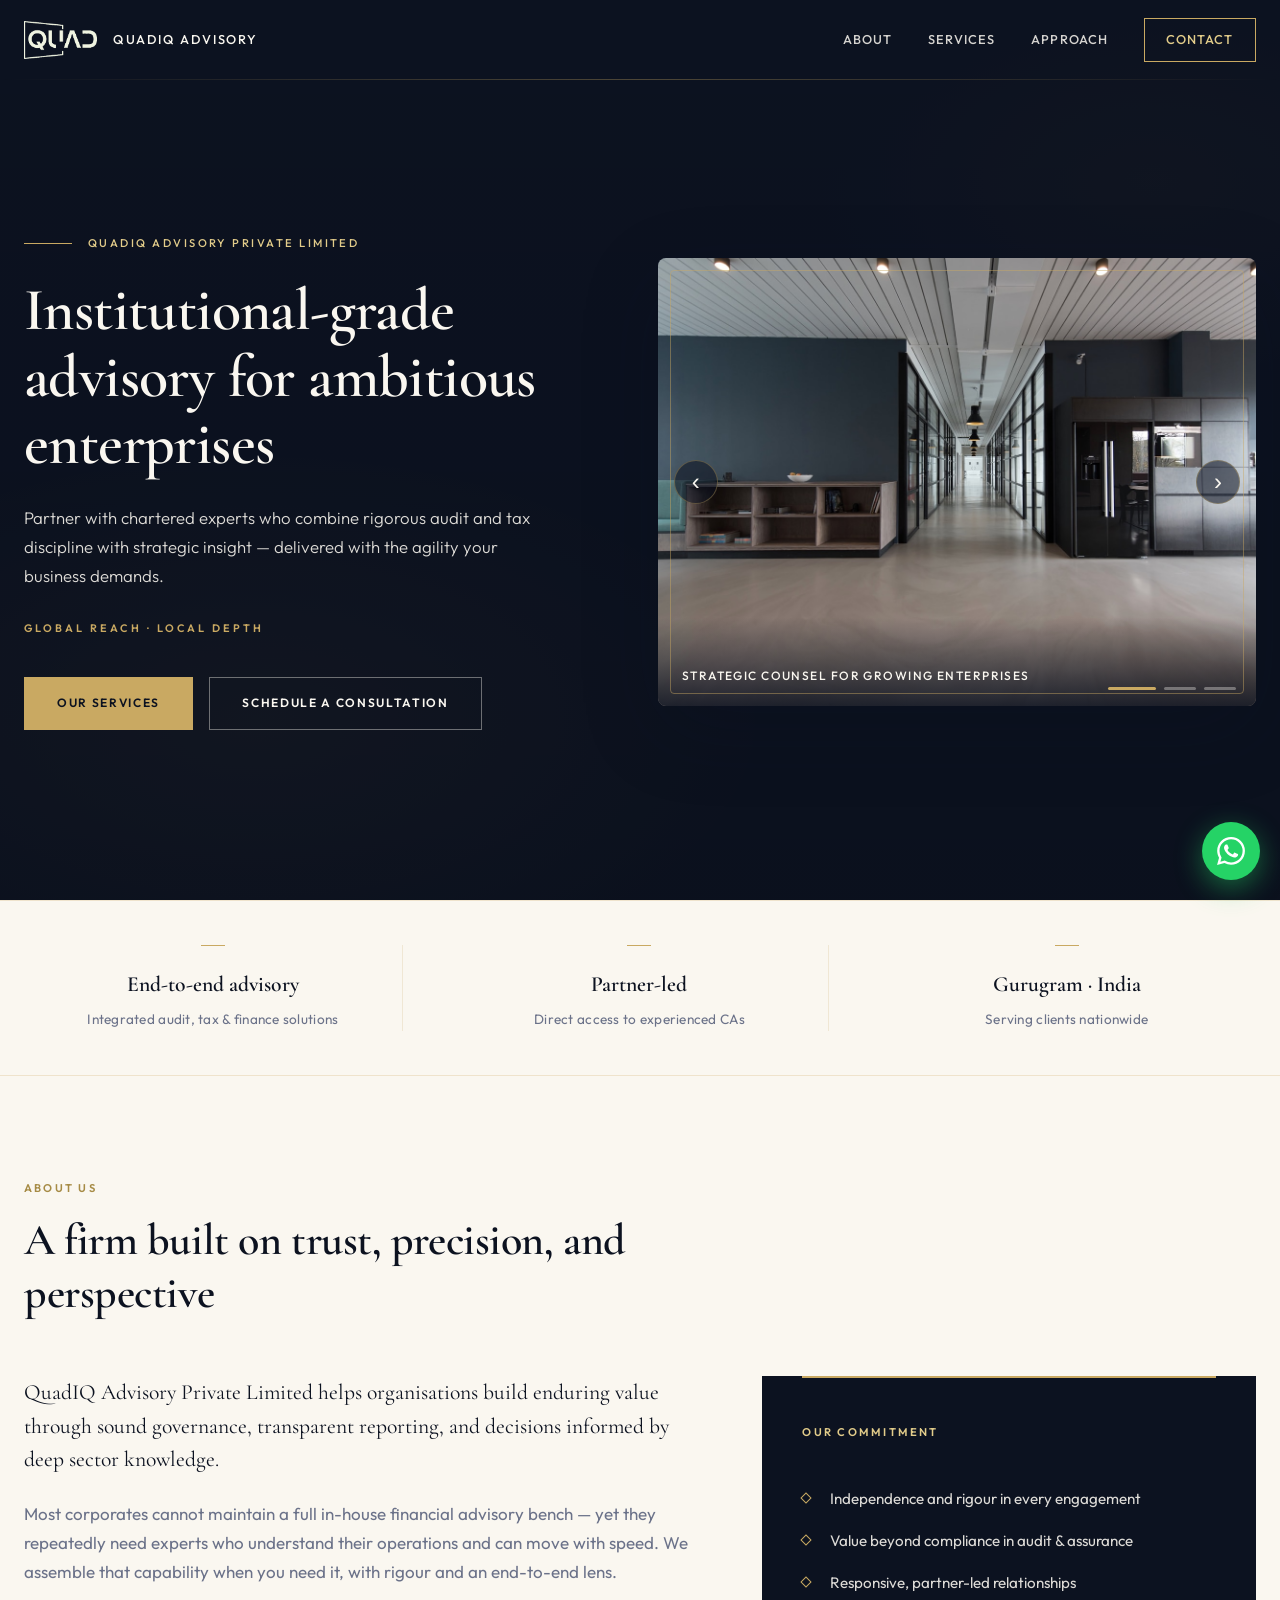
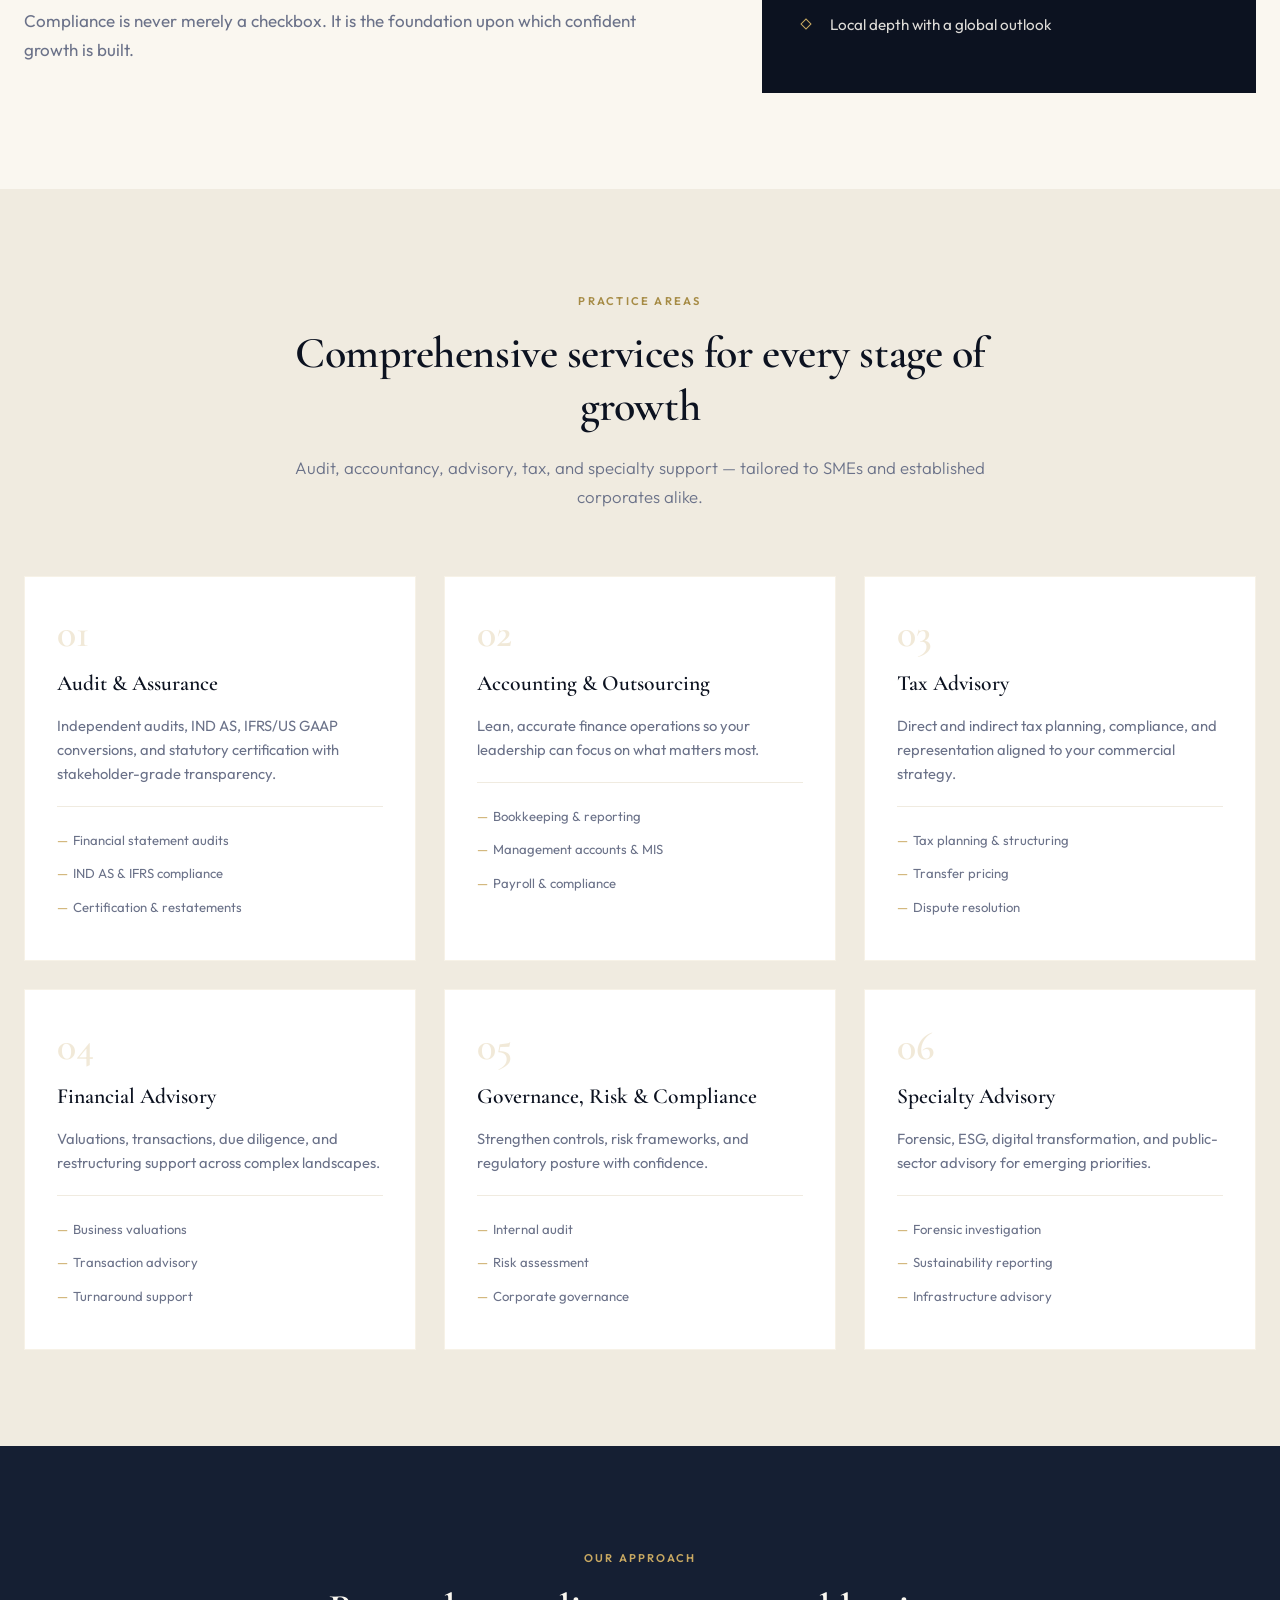
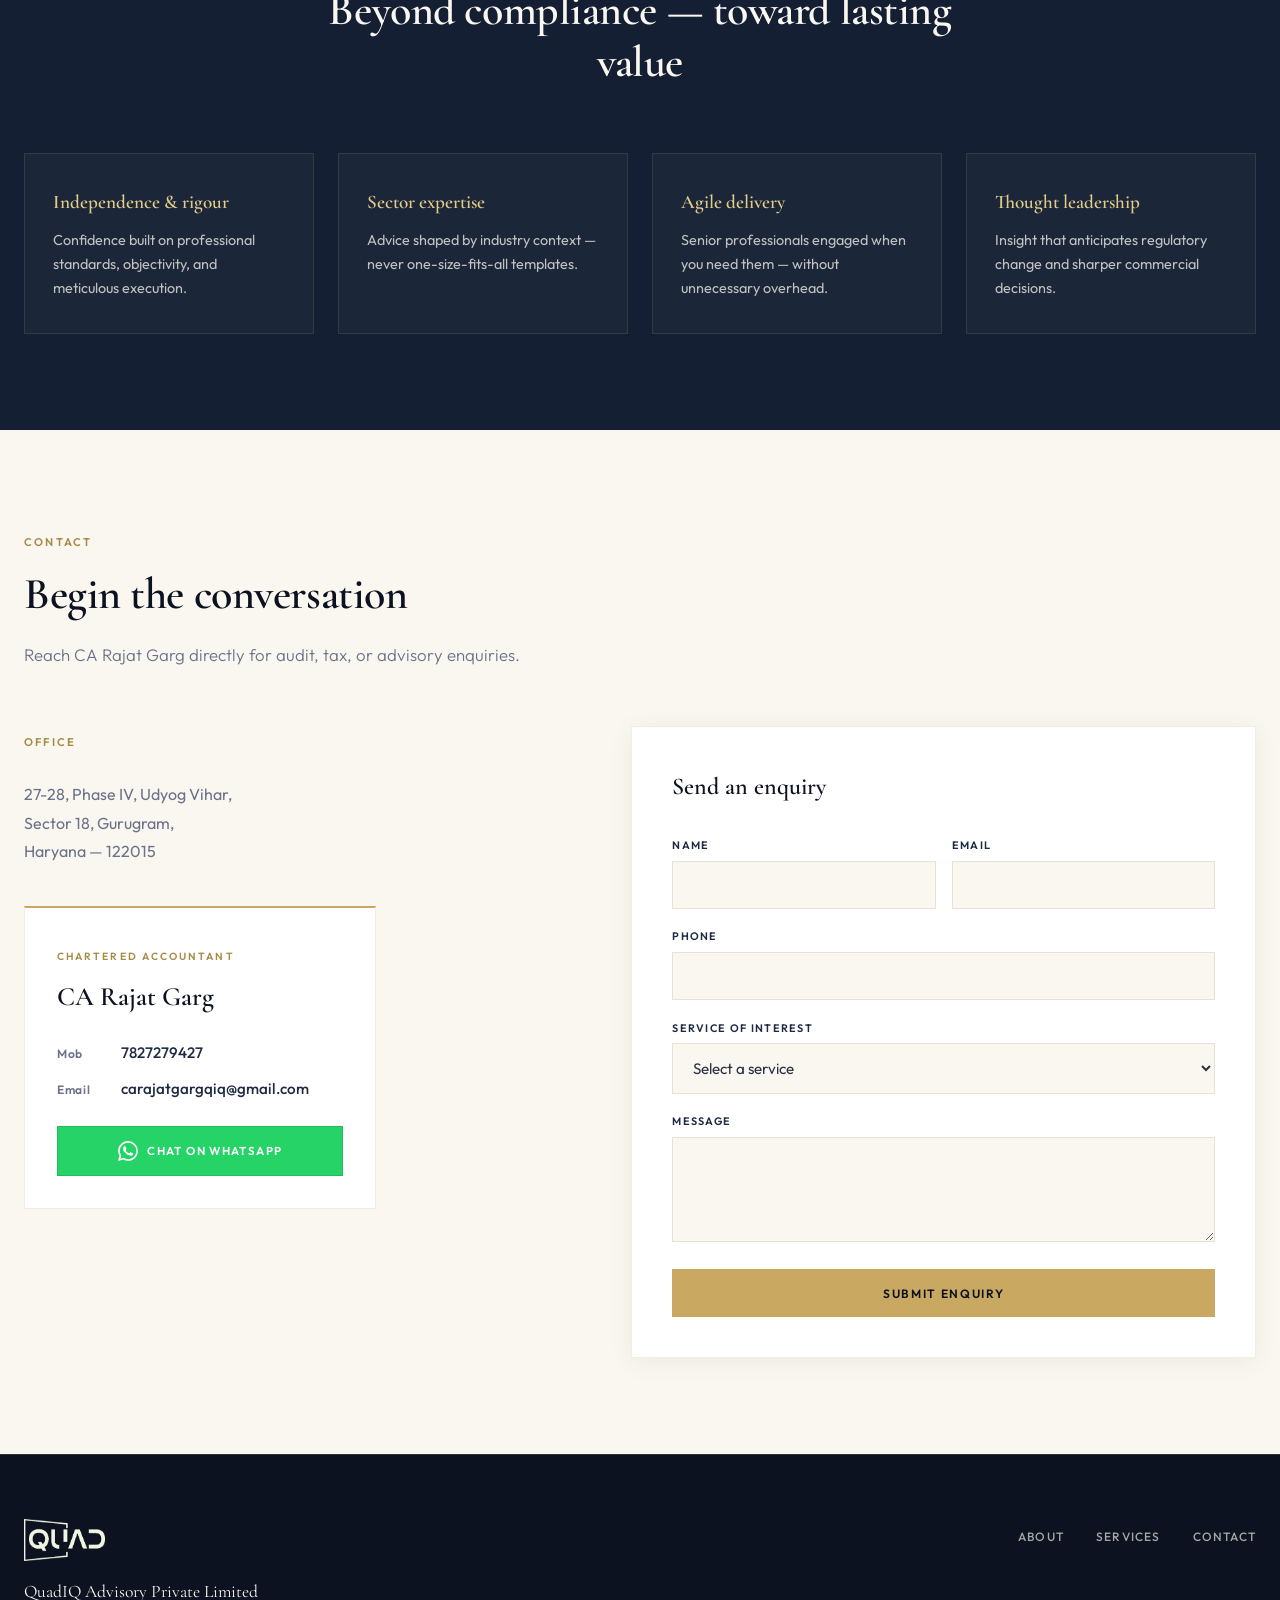
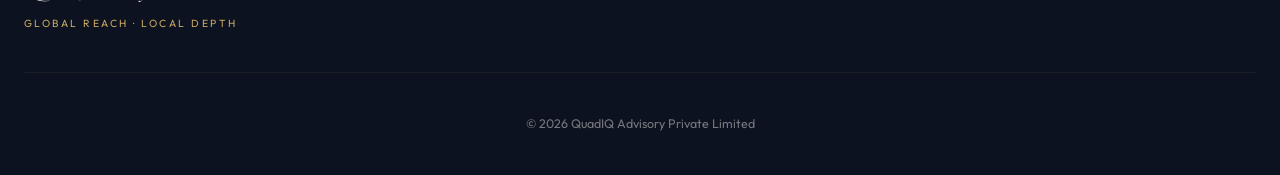
==== index.html @ 0214b920 "final changes" ====
<!DOCTYPE html>
<html lang="en-IN">
<head>
  <meta charset="UTF-8" />
  <meta name="viewport" content="width=device-width, initial-scale=1.0" />
  <title>QuadIQ Advisory | Audit, Tax &amp; Financial Advisory in Gurugram</title>
  <meta name="description" content="QuadIQ Advisory Private Limited — partner-led CA firm for audit &amp; assurance, tax advisory, accounting outsourcing, financial advisory &amp; GRC in Gurugram, India. Global reach, local depth." />
  <meta name="keywords" content="chartered accountant Gurugram, audit and assurance India, tax advisory Gurugram, financial advisory Haryana, IND AS audit, QuadIQ Advisory, CA firm Udyog Vihar" />
  <meta name="author" content="QuadIQ Advisory Private Limited" />
  <meta name="robots" content="index, follow, max-image-preview:large, max-snippet:-1, max-video-preview:-1" />
  <meta name="googlebot" content="index, follow" />
  <meta name="theme-color" content="#0c1220" />
  <meta name="format-detection" content="telephone=yes" />
  <meta name="geo.region" content="IN-HR" />
  <meta name="geo.placename" content="Gurugram" />
  <meta name="geo.position" content="28.4950;77.0890" />
  <meta name="ICBM" content="28.4950, 77.0890" />

  <link rel="canonical" href="https://quadiqadvisory.com/" />
  <link rel="alternate" hreflang="en-in" href="https://quadiqadvisory.com/" />
  <link rel="alternate" hreflang="en" href="https://quadiqadvisory.com/" />
  <link rel="alternate" hreflang="x-default" href="https://quadiqadvisory.com/" />

  <!-- Open Graph -->
  <meta property="og:type" content="website" />
  <meta property="og:site_name" content="QuadIQ Advisory" />
  <meta property="og:title" content="QuadIQ Advisory | Audit, Tax &amp; Financial Advisory" />
  <meta property="og:description" content="Partner-led audit, tax, and financial advisory in Gurugram. Global reach, local depth." />
  <meta property="og:url" content="https://quadiqadvisory.com/" />
  <meta property="og:locale" content="en_IN" />
  <meta property="og:image" content="https://quadiqadvisory.com/public/assets/og-image.jpg" />
  <meta property="og:image:width" content="1200" />
  <meta property="og:image:height" content="630" />
  <meta property="og:image:alt" content="QuadIQ Advisory — professional financial advisory services" />

  <!-- Twitter Card -->
  <meta name="twitter:card" content="summary_large_image" />
  <meta name="twitter:title" content="QuadIQ Advisory | Audit, Tax &amp; Financial Advisory" />
  <meta name="twitter:description" content="Partner-led audit, tax, and financial advisory in Gurugram, India." />
  <meta name="twitter:image" content="https://quadiqadvisory.com/public/assets/og-image.jpg" />
  <meta name="twitter:image:alt" content="QuadIQ Advisory" />

  <link rel="icon" href="public/assets/favicon.png" type="image/png" />
  <link rel="apple-touch-icon" href="public/assets/logo.png" />
  <link rel="manifest" href="site.webmanifest" />

  <link rel="preconnect" href="https://fonts.googleapis.com" />
  <link rel="preconnect" href="https://fonts.gstatic.com" crossorigin />
  <link href="https://fonts.googleapis.com/css2?family=Cormorant+Garamond:ital,wght@0,500;0,600;0,700;1,500&family=Outfit:wght@300;400;500;600&display=swap" rel="stylesheet" />
  <link rel="stylesheet" href="css/styles.css" />

  <script type="application/ld+json">
  {
    "@context": "https://schema.org",
    "@graph": [
      {
        "@type": "Organization",
        "@id": "https://quadiqadvisory.com/#organization",
        "name": "QuadIQ Advisory Private Limited",
        "alternateName": "QuadIQ Advisory",
        "url": "https://quadiqadvisory.com/",
        "logo": "https://quadiqadvisory.com/public/assets/logo.png",
        "image": "https://quadiqadvisory.com/public/assets/og-image.jpg",
        "description": "Partner-led chartered accountancy and advisory firm in Gurugram, India.",
        "slogan": "Global Reach · Local Depth",
        "telephone": "+91-7827279427",
        "email": "carajatgargqiq@gmail.com",
        "address": {
          "@type": "PostalAddress",
          "streetAddress": "27-28, Phase IV, Udyog Vihar, Sector 18",
          "addressLocality": "Gurugram",
          "addressRegion": "Haryana",
          "postalCode": "122015",
          "addressCountry": "IN"
        },
        "areaServed": { "@type": "Country", "name": "India" }
      },
      {
        "@type": "ProfessionalService",
        "@id": "https://quadiqadvisory.com/#business",
        "name": "QuadIQ Advisory Private Limited",
        "url": "https://quadiqadvisory.com/",
        "image": "https://quadiqadvisory.com/public/assets/og-image.jpg",
        "telephone": "+91-7827279427",
        "email": "carajatgargqiq@gmail.com",
        "priceRange": "$$",
        "address": {
          "@type": "PostalAddress",
          "streetAddress": "27-28, Phase IV, Udyog Vihar, Sector 18",
          "addressLocality": "Gurugram",
          "addressRegion": "Haryana",
          "postalCode": "122015",
          "addressCountry": "IN"
        },
        "geo": {
          "@type": "GeoCoordinates",
          "latitude": 28.495,
          "longitude": 77.089
        },
        "openingHoursSpecification": {
          "@type": "OpeningHoursSpecification",
          "dayOfWeek": ["Monday", "Tuesday", "Wednesday", "Thursday", "Friday"],
          "opens": "09:00",
          "closes": "18:00"
        }
      },
      {
        "@type": "WebSite",
        "@id": "https://quadiqadvisory.com/#website",
        "url": "https://quadiqadvisory.com/",
        "name": "QuadIQ Advisory",
        "publisher": { "@id": "https://quadiqadvisory.com/#organization" },
        "inLanguage": "en-IN"
      },
      {
        "@type": "WebPage",
        "@id": "https://quadiqadvisory.com/#webpage",
        "url": "https://quadiqadvisory.com/",
        "name": "QuadIQ Advisory | Audit, Tax & Financial Advisory in Gurugram",
        "isPartOf": { "@id": "https://quadiqadvisory.com/#website" },
        "about": { "@id": "https://quadiqadvisory.com/#organization" },
        "inLanguage": "en-IN"
      }
    ]
  }
  </script>

  <!-- Analytics: paste Google tag / GTM snippet below when ready -->
</head>
<body>
  <header class="site-header" id="top">
    <div class="container header-inner">
      <a href="#top" class="brand" aria-label="QuadIQ Advisory home">
        <img src="public/assets/logo-light.png" alt="QUAD" class="brand-logo logo" width="120" height="63" data-logo-dark="public/assets/logo.png" data-logo-light="public/assets/logo-light.png" />
        <span class="brand-text">QuadIQ Advisory</span>
      </a>
      <button class="nav-toggle" aria-label="Open menu" aria-expanded="false" aria-controls="site-nav">
        <span></span><span></span><span></span>
      </button>
      <nav class="site-nav" id="site-nav" aria-label="Main navigation">
        <a href="#about">About</a>
        <a href="#services">Services</a>
        <a href="#approach">Approach</a>
        <a href="#contact" class="nav-cta">Contact</a>
      </nav>
    </div>
  </header>

  <main id="main-content">
    <section class="hero" aria-label="Introduction">
      <div class="hero-pattern" aria-hidden="true"></div>
      <div class="container hero-grid">
        <div class="hero-content reveal">
          <div class="eyebrow">
            <span class="eyebrow-line" aria-hidden="true"></span>
            <span>QuadIQ Advisory Private Limited</span>
          </div>
          <h1>Institutional-grade advisory for ambitious enterprises</h1>
          <p class="hero-lead">
            Partner with chartered experts who combine rigorous audit and tax discipline with
            strategic insight — delivered with the agility your business demands.
          </p>
          <p class="hero-tagline">Global Reach · Local Depth</p>
          <div class="hero-actions">
            <a href="#services" class="btn btn-gold">Our Services</a>
            <a href="#contact" class="btn btn-ghost">Schedule a Consultation</a>
          </div>
        </div>

        <div class="hero-carousel-wrap reveal reveal-delay">
          <div class="hero-carousel" data-carousel aria-roledescription="carousel" aria-label="Featured imagery">
            <div class="carousel-track">
              <figure class="carousel-slide is-active" data-slide="0">
                <img src="public/assets/carousel/slide-1.jpg" alt="Modern corporate workspace" width="700" height="520" />
                <figcaption class="carousel-caption">Strategic counsel for growing enterprises</figcaption>
              </figure>
              <figure class="carousel-slide" data-slide="1">
                <img src="public/assets/carousel/slide-2.jpg" alt="Financial planning and analysis" width="700" height="520" />
                <figcaption class="carousel-caption">Audit, tax &amp; assurance with depth</figcaption>
              </figure>
              <figure class="carousel-slide" data-slide="2">
                <img src="public/assets/carousel/slide-3.jpg" alt="Global business skyline" width="700" height="520" />
                <figcaption class="carousel-caption">Global reach, rooted in local expertise</figcaption>
              </figure>
            </div>
            <div class="carousel-frame" aria-hidden="true"></div>
            <button type="button" class="carousel-btn carousel-btn--prev" aria-label="Previous slide" data-carousel-prev>&lsaquo;</button>
            <button type="button" class="carousel-btn carousel-btn--next" aria-label="Next slide" data-carousel-next>&rsaquo;</button>
            <div class="carousel-dots" role="tablist" aria-label="Choose slide">
              <button type="button" role="tab" aria-selected="true" aria-label="Slide 1" data-carousel-dot="0"></button>
              <button type="button" role="tab" aria-selected="false" aria-label="Slide 2" data-carousel-dot="1"></button>
              <button type="button" role="tab" aria-selected="false" aria-label="Slide 3" data-carousel-dot="2"></button>
            </div>
          </div>
        </div>
      </div>
    </section>

    <section class="trust-bar" aria-label="Highlights">
      <div class="container trust-grid">
        <div class="trust-item">
          <span class="trust-accent" aria-hidden="true"></span>
          <p class="trust-title">End-to-end advisory</p>
          <p class="trust-desc">Integrated audit, tax &amp; finance solutions</p>
        </div>
        <div class="trust-item">
          <span class="trust-accent" aria-hidden="true"></span>
          <p class="trust-title">Partner-led</p>
          <p class="trust-desc">Direct access to experienced CAs</p>
        </div>
        <div class="trust-item">
          <span class="trust-accent" aria-hidden="true"></span>
          <p class="trust-title">Gurugram · India</p>
          <p class="trust-desc">Serving clients nationwide</p>
        </div>
      </div>
    </section>

    <section class="section" id="about">
      <div class="container">
        <div class="section-intro reveal">
          <span class="label">About us</span>
          <h2 class="section-title">A firm built on trust, precision, and perspective</h2>
        </div>
        <div class="split reveal">
          <div class="prose">
            <p class="lead">
              QuadIQ Advisory Private Limited helps organisations build enduring value through
              sound governance, transparent reporting, and decisions informed by deep sector knowledge.
            </p>
            <p>
              Most corporates cannot maintain a full in-house financial advisory bench — yet they repeatedly
              need experts who understand their operations and can move with speed. We assemble that capability
              when you need it, with rigour and an end-to-end lens.
            </p>
            <p>
              Compliance is never merely a checkbox. It is the foundation upon which confident growth is built.
            </p>
          </div>
          <aside class="about-card">
            <div class="about-card-header">
              <span class="label label--light">Our commitment</span>
            </div>
            <ul class="check-list">
              <li>Independence and rigour in every engagement</li>
              <li>Value beyond compliance in audit &amp; assurance</li>
              <li>Responsive, partner-led relationships</li>
              <li>Local depth with a global outlook</li>
            </ul>
          </aside>
        </div>
      </div>
    </section>

    <section class="section section-ivory" id="services">
      <div class="container">
        <div class="section-intro centered reveal">
          <span class="label">Practice areas</span>
          <h2 class="section-title">Comprehensive services for every stage of growth</h2>
          <p class="section-lead">
            Audit, accountancy, advisory, tax, and specialty support — tailored to SMEs and established corporates alike.
          </p>
        </div>

        <div class="services-grid">
          <article class="service-card reveal">
            <span class="service-num">01</span>
            <h3>Audit &amp; Assurance</h3>
            <p>Independent audits, IND AS, IFRS/US GAAP conversions, and statutory certification with stakeholder-grade transparency.</p>
            <ul class="service-list">
              <li>Financial statement audits</li>
              <li>IND AS &amp; IFRS compliance</li>
              <li>Certification &amp; restatements</li>
            </ul>
          </article>
          <article class="service-card reveal">
            <span class="service-num">02</span>
            <h3>Accounting &amp; Outsourcing</h3>
            <p>Lean, accurate finance operations so your leadership can focus on what matters most.</p>
            <ul class="service-list">
              <li>Bookkeeping &amp; reporting</li>
              <li>Management accounts &amp; MIS</li>
              <li>Payroll &amp; compliance</li>
            </ul>
          </article>
          <article class="service-card reveal">
            <span class="service-num">03</span>
            <h3>Tax Advisory</h3>
            <p>Direct and indirect tax planning, compliance, and representation aligned to your commercial strategy.</p>
            <ul class="service-list">
              <li>Tax planning &amp; structuring</li>
              <li>Transfer pricing</li>
              <li>Dispute resolution</li>
            </ul>
          </article>
          <article class="service-card reveal">
            <span class="service-num">04</span>
            <h3>Financial Advisory</h3>
            <p>Valuations, transactions, due diligence, and restructuring support across complex landscapes.</p>
            <ul class="service-list">
              <li>Business valuations</li>
              <li>Transaction advisory</li>
              <li>Turnaround support</li>
            </ul>
          </article>
          <article class="service-card reveal">
            <span class="service-num">05</span>
            <h3>Governance, Risk &amp; Compliance</h3>
            <p>Strengthen controls, risk frameworks, and regulatory posture with confidence.</p>
            <ul class="service-list">
              <li>Internal audit</li>
              <li>Risk assessment</li>
              <li>Corporate governance</li>
            </ul>
          </article>
          <article class="service-card reveal">
            <span class="service-num">06</span>
            <h3>Specialty Advisory</h3>
            <p>Forensic, ESG, digital transformation, and public-sector advisory for emerging priorities.</p>
            <ul class="service-list">
              <li>Forensic investigation</li>
              <li>Sustainability reporting</li>
              <li>Infrastructure advisory</li>
            </ul>
          </article>
        </div>
      </div>
    </section>

    <section class="section section-navy" id="approach">
      <div class="container">
        <div class="section-intro centered reveal">
          <span class="label label--gold">Our approach</span>
          <h2 class="section-title section-title--light">Beyond compliance — toward lasting value</h2>
        </div>
        <div class="approach-grid">
          <div class="approach-card reveal">
            <h3>Independence &amp; rigour</h3>
            <p>Confidence built on professional standards, objectivity, and meticulous execution.</p>
          </div>
          <div class="approach-card reveal">
            <h3>Sector expertise</h3>
            <p>Advice shaped by industry context — never one-size-fits-all templates.</p>
          </div>
          <div class="approach-card reveal">
            <h3>Agile delivery</h3>
            <p>Senior professionals engaged when you need them — without unnecessary overhead.</p>
          </div>
          <div class="approach-card reveal">
            <h3>Thought leadership</h3>
            <p>Insight that anticipates regulatory change and sharper commercial decisions.</p>
          </div>
        </div>
      </div>
    </section>

    <section class="section" id="contact">
      <div class="container">
        <div class="section-intro reveal">
          <span class="label">Contact</span>
          <h2 class="section-title">Begin the conversation</h2>
          <p class="section-lead">Reach CA Rajat Garg directly for audit, tax, or advisory enquiries.</p>
        </div>

        <div class="contact-layout reveal">
          <div class="contact-side">
            <address class="office-block">
              <span class="label">Office</span>
              <p>
                27-28, Phase IV, Udyog Vihar,<br />
                Sector 18, Gurugram,<br />
                Haryana — 122015
              </p>
            </address>
            <article class="partner-card partner-card--primary">
              <span class="partner-role">Chartered Accountant</span>
              <h3>CA Rajat Garg</h3>
              <ul class="partner-contact-list">
                <li>
                  <span class="partner-label">Mob</span>
                  <a href="tel:+917827279427">7827279427</a>
                </li>
                <li>
                  <span class="partner-label">Email</span>
                  <a href="mailto:carajatgargqiq@gmail.com">carajatgargqiq@gmail.com</a>
                </li>
              </ul>
              <a
                href="https://wa.me/917827279427?text=Hello%2C%20I%20would%20like%20to%20enquire%20about%20QuadIQ%20Advisory%20services."
                class="btn btn-whatsapp"
                target="_blank"
                rel="noopener noreferrer"
              >
                <svg class="btn-whatsapp-icon" viewBox="0 0 24 24" width="20" height="20" aria-hidden="true" focusable="false">
                  <path fill="currentColor" d="M17.472 14.382c-.297-.149-1.758-.867-2.03-.967-.273-.099-.471-.148-.67.15-.197.297-.767.966-.94 1.164-.173.199-.347.223-.644.075-.297-.15-1.255-.463-2.39-1.475-.883-.788-1.48-1.761-1.653-2.059-.173-.297-.018-.458.13-.606.134-.133.298-.347.446-.52.149-.174.198-.298.298-.497.099-.198.05-.371-.025-.52-.075-.149-.669-1.612-.916-2.207-.242-.579-.487-.5-.669-.51-.173-.008-.371-.01-.57-.01-.198 0-.52.074-.792.372-.272.297-1.04 1.016-1.04 2.479 0 1.462 1.065 2.875 1.213 3.074.149.198 2.096 3.2 5.077 4.487.709.306 1.262.489 1.694.625.712.227 1.36.195 1.871.118.571-.085 1.758-.719 2.006-1.413.248-.694.248-1.289.173-1.413-.074-.124-.272-.198-.57-.347m-5.421 7.403h-.004a9.87 9.87 0 01-5.031-1.378l-.361-.214-3.741.982.998-3.648-.235-.374a9.86 9.86 0 01-1.51-5.26c.001-5.45 4.436-9.884 9.888-9.884 2.64 0 5.122 1.03 6.988 2.898a9.825 9.825 0 012.893 6.994c-.003 5.45-4.435 9.884-9.881 9.884m8.413-18.297A11.815 11.815 0 0012.05 0C5.495 0 .16 5.335.157 11.892c0 2.096.547 4.142 1.588 5.945L.057 24l6.305-1.654a11.882 11.882 0 005.683 1.448h.005c6.554 0 11.89-5.335 11.893-11.893a11.821 11.821 0 00-3.48-8.413z"/>
                </svg>
                Chat on WhatsApp
              </a>
            </article>
          </div>

          <form
            class="contact-form"
            id="contact-form"
            action="https://formsubmit.co/ajax/carajatgargqiq@gmail.com"
            method="post"
          >
            <input type="hidden" name="_subject" value="New enquiry — QuadIQ Advisory website" />
            <input type="hidden" name="_captcha" value="false" />
            <input type="text" name="_honey" class="visually-hidden" tabindex="-1" autocomplete="off" aria-hidden="true" />
            <h3 class="form-title">Send an enquiry</h3>
            <div class="form-row">
              <label>
                <span>Name</span>
                <input type="text" name="name" required autocomplete="name" />
              </label>
              <label>
                <span>Email</span>
                <input type="email" name="email" required autocomplete="email" />
              </label>
            </div>
            <label>
              <span>Phone</span>
              <input type="tel" name="phone" autocomplete="tel" />
            </label>
            <label>
              <span>Service of interest</span>
              <select name="service">
                <option value="">Select a service</option>
                <option>Audit &amp; Assurance</option>
                <option>Accounting &amp; Outsourcing</option>
                <option>Tax Advisory</option>
                <option>Financial Advisory</option>
                <option>Governance, Risk &amp; Compliance</option>
                <option>Other</option>
              </select>
            </label>
            <label>
              <span>Message</span>
              <textarea name="message" rows="4" required></textarea>
            </label>
            <button type="submit" class="btn btn-gold btn-full" id="form-submit-btn">Submit enquiry</button>
            <p class="form-note form-note--success" id="form-note" hidden>Thank you — your message has been sent. We will respond shortly.</p>
            <p class="form-note form-note--error" id="form-error" hidden>Something went wrong. Please try again or contact us on WhatsApp.</p>
          </form>
        </div>
      </div>
    </section>
  </main>

  <footer class="site-footer">
    <div class="container footer-inner">
      <div class="footer-brand">
        <img src="public/assets/logo-light.png" alt="QUAD" class="footer-logo logo" width="140" height="73" />
        <p class="footer-name">QuadIQ Advisory Private Limited</p>
        <p class="footer-tagline">Global Reach · Local Depth</p>
      </div>
      <nav class="footer-nav" aria-label="Footer">
        <a href="#about">About</a>
        <a href="#services">Services</a>
        <a href="#contact">Contact</a>
      </nav>
      <p class="footer-copy">&copy; <span id="year"></span> QuadIQ Advisory Private Limited</p>
    </div>
  </footer>

  <a
    href="https://wa.me/917827279427?text=Hello%2C%20I%20would%20like%20to%20enquire%20about%20QuadIQ%20Advisory%20services."
    class="whatsapp-float"
    target="_blank"
    rel="noopener noreferrer"
    aria-label="Chat with CA Rajat Garg on WhatsApp"
  >
    <svg viewBox="0 0 24 24" width="28" height="28" aria-hidden="true" focusable="false">
      <path fill="currentColor" d="M17.472 14.382c-.297-.149-1.758-.867-2.03-.967-.273-.099-.471-.148-.67.15-.197.297-.767.966-.94 1.164-.173.199-.347.223-.644.075-.297-.15-1.255-.463-2.39-1.475-.883-.788-1.48-1.761-1.653-2.059-.173-.297-.018-.458.13-.606.134-.133.298-.347.446-.52.149-.174.198-.298.298-.497.099-.198.05-.371-.025-.52-.075-.149-.669-1.612-.916-2.207-.242-.579-.487-.5-.669-.51-.173-.008-.371-.01-.57-.01-.198 0-.52.074-.792.372-.272.297-1.04 1.016-1.04 2.479 0 1.462 1.065 2.875 1.213 3.074.149.198 2.096 3.2 5.077 4.487.709.306 1.262.489 1.694.625.712.227 1.36.195 1.871.118.571-.085 1.758-.719 2.006-1.413.248-.694.248-1.289.173-1.413-.074-.124-.272-.198-.57-.347m-5.421 7.403h-.004a9.87 9.87 0 01-5.031-1.378l-.361-.214-3.741.982.998-3.648-.235-.374a9.86 9.86 0 01-1.51-5.26c.001-5.45 4.436-9.884 9.888-9.884 2.64 0 5.122 1.03 6.988 2.898a9.825 9.825 0 012.893 6.994c-.003 5.45-4.435 9.884-9.881 9.884m8.413-18.297A11.815 11.815 0 0012.05 0C5.495 0 .16 5.335.157 11.892c0 2.096.547 4.142 1.588 5.945L.057 24l6.305-1.654a11.882 11.882 0 005.683 1.448h.005c6.554 0 11.89-5.335 11.893-11.893a11.821 11.821 0 00-3.48-8.413z"/>
    </svg>
  </a>

  <script src="js/main.js"></script>
</body>
</html>
---- css/styles.css ----
/* QuadIQ Advisory — Premium design system */
:root {
  --navy: #0c1220;
  --navy-mid: #151f33;
  --navy-soft: #1e2a42;
  --ivory: #faf7f0;
  --ivory-deep: #f0ebe0;
  --cream: #e8e2d4;
  --gold: #c9a962;
  --gold-light: #e2cc8a;
  --gold-dark: #a68b45;
  --white: #ffffff;
  --text: #2a3142;
  --text-muted: #6b7289;
  --text-on-dark: rgba(250, 247, 240, 0.88);
  --font-display: "Cormorant Garamond", Georgia, serif;
  --font-body: "Outfit", system-ui, sans-serif;
  --max-w: 1240px;
  --header-h: 80px;
  --radius: 4px;
  --radius-lg: 8px;
  --ease: cubic-bezier(0.4, 0, 0.2, 1);
  --shadow-soft: 0 4px 24px rgba(12, 18, 32, 0.06);
  --shadow-rich: 0 24px 80px rgba(12, 18, 32, 0.18);
  --line-gold: linear-gradient(90deg, transparent, var(--gold), transparent);
}

*,
*::before,
*::after {
  box-sizing: border-box;
}

html {
  scroll-behavior: smooth;
}

body {
  margin: 0;
  font-family: var(--font-body);
  font-size: 1.0625rem;
  font-weight: 400;
  line-height: 1.7;
  color: var(--text);
  background: var(--ivory);
  -webkit-font-smoothing: antialiased;
}

img {
  max-width: 100%;
  height: auto;
  display: block;
}

a {
  color: inherit;
  text-decoration: none;
  transition: color 0.3s var(--ease);
}

.container {
  width: min(100% - 3rem, var(--max-w));
  margin-inline: auto;
}

/* Typography utilities */
.label {
  display: inline-block;
  font-size: 0.7rem;
  font-weight: 600;
  letter-spacing: 0.2em;
  text-transform: uppercase;
  color: var(--gold-dark);
  margin-bottom: 1rem;
}

.label--light {
  color: var(--gold-light);
}

.label--gold {
  color: var(--gold);
}

.logo {
  display: block;
  height: auto;
  object-fit: contain;
  object-position: left center;
}

/* Header */
.site-header {
  position: fixed;
  inset: 0 0 auto;
  z-index: 200;
  height: var(--header-h);
  transition: background 0.4s var(--ease), border-color 0.4s var(--ease), box-shadow 0.4s var(--ease);
}

.site-header::after {
  content: "";
  position: absolute;
  inset: auto 0 0;
  height: 1px;
  background: var(--line-gold);
  opacity: 0.35;
}

.site-header.scrolled {
  background: rgba(250, 247, 240, 0.97);
  backdrop-filter: blur(16px);
  box-shadow: var(--shadow-soft);
}

.site-header.scrolled .brand,
.site-header.scrolled .brand-text,
.site-header.scrolled .site-nav a:not(.nav-cta) {
  color: var(--navy);
}

.site-header.scrolled .nav-toggle span {
  background: var(--navy);
}

.site-header.scrolled .nav-cta {
  background: var(--navy);
  color: var(--ivory) !important;
}

.header-inner {
  display: flex;
  align-items: center;
  justify-content: space-between;
  height: var(--header-h);
}

.brand {
  display: flex;
  align-items: center;
  gap: 1rem;
  color: var(--ivory);
}

.brand-logo {
  height: 38px;
  width: auto;
  max-width: 130px;
}

.brand-text {
  display: none;
  font-family: var(--font-body);
  font-size: 0.8rem;
  font-weight: 500;
  letter-spacing: 0.14em;
  text-transform: uppercase;
}

@media (min-width: 720px) {
  .brand-text {
    display: block;
  }
}

.site-nav {
  display: flex;
  align-items: center;
  gap: 2.25rem;
}

.site-nav a {
  font-size: 0.8rem;
  font-weight: 500;
  letter-spacing: 0.08em;
  text-transform: uppercase;
  color: rgba(250, 247, 240, 0.85);
}

.site-nav a:hover {
  color: var(--gold-light);
}

.nav-cta {
  padding: 0.65rem 1.35rem;
  border: 1px solid var(--gold);
  color: var(--gold-light) !important;
  transition: background 0.3s var(--ease), color 0.3s var(--ease);
}

.nav-cta:hover {
  background: var(--gold);
  color: var(--navy) !important;
}

.nav-toggle {
  display: none;
  flex-direction: column;
  gap: 6px;
  padding: 8px;
  background: none;
  border: none;
  cursor: pointer;
}

.nav-toggle span {
  display: block;
  width: 24px;
  height: 1.5px;
  background: var(--ivory);
  transition: transform 0.3s var(--ease), opacity 0.3s var(--ease);
}

@media (max-width: 768px) {
  .nav-toggle {
    display: flex;
  }

  .site-nav {
    position: fixed;
    top: var(--header-h);
    left: 0;
    right: 0;
    flex-direction: column;
    padding: 2rem;
    gap: 1.25rem;
    background: var(--navy);
    border-bottom: 1px solid rgba(201, 169, 98, 0.2);
    transform: translateY(-110%);
    opacity: 0;
    pointer-events: none;
    transition: transform 0.4s var(--ease), opacity 0.4s var(--ease);
  }

  .site-nav.open {
    transform: translateY(0);
    opacity: 1;
    pointer-events: auto;
  }

  .site-header.scrolled .site-nav {
    background: var(--ivory);
  }

  .site-header.scrolled .site-nav a:not(.nav-cta) {
    color: var(--navy);
  }

  .nav-toggle[aria-expanded="true"] span:nth-child(1) {
    transform: translateY(7.5px) rotate(45deg);
  }

  .nav-toggle[aria-expanded="true"] span:nth-child(2) {
    opacity: 0;
  }

  .nav-toggle[aria-expanded="true"] span:nth-child(3) {
    transform: translateY(-7.5px) rotate(-45deg);
  }
}

/* Hero */
.hero {
  position: relative;
  min-height: 100vh;
  min-height: 100dvh;
  padding: calc(var(--header-h) + 3rem) 0 4rem;
  background: var(--navy);
  overflow: hidden;
}

.hero-pattern {
  position: absolute;
  inset: 0;
  opacity: 0.4;
  background:
    radial-gradient(ellipse 80% 60% at 20% 80%, rgba(201, 169, 98, 0.08), transparent 50%),
    radial-gradient(ellipse 60% 50% at 90% 20%, rgba(201, 169, 98, 0.05), transparent 45%),
    linear-gradient(180deg, transparent 0%, rgba(0, 0, 0, 0.15) 100%);
  pointer-events: none;
}

.hero-grid {
  position: relative;
  display: grid;
  gap: 3.5rem;
  align-items: center;
  min-height: calc(100vh - var(--header-h) - 7rem);
  min-height: calc(100dvh - var(--header-h) - 7rem);
}

@media (min-width: 960px) {
  .hero-grid {
    grid-template-columns: 1fr 1.05fr;
    gap: 4rem;
  }
}

.hero-content {
  color: var(--ivory);
}

.eyebrow {
  display: flex;
  align-items: center;
  gap: 1rem;
  margin-bottom: 1.5rem;
  font-size: 0.7rem;
  font-weight: 500;
  letter-spacing: 0.22em;
  text-transform: uppercase;
  color: var(--gold-light);
}

.eyebrow-line {
  width: 48px;
  height: 1px;
  background: var(--gold);
  flex-shrink: 0;
}

.hero h1 {
  font-family: var(--font-display);
  font-size: clamp(2.5rem, 5.5vw, 3.75rem);
  font-weight: 600;
  line-height: 1.12;
  letter-spacing: -0.01em;
  margin: 0 0 1.5rem;
  color: var(--ivory);
}

.hero-lead {
  font-size: 1.05rem;
  font-weight: 300;
  line-height: 1.75;
  color: var(--text-on-dark);
  margin: 0 0 1.75rem;
  max-width: 32rem;
}

.hero-tagline {
  font-size: 0.68rem;
  font-weight: 600;
  letter-spacing: 0.28em;
  text-transform: uppercase;
  color: var(--gold);
  margin: 0 0 2.5rem;
}

.hero-actions {
  display: flex;
  flex-wrap: wrap;
  gap: 1rem;
}

/* Carousel */
.hero-carousel-wrap {
  position: relative;
}

.hero-carousel {
  position: relative;
  border-radius: var(--radius-lg);
  overflow: hidden;
  box-shadow: var(--shadow-rich);
}

.carousel-frame {
  position: absolute;
  inset: 12px;
  border: 1px solid rgba(201, 169, 98, 0.45);
  border-radius: calc(var(--radius-lg) - 4px);
  pointer-events: none;
  z-index: 3;
}

.carousel-track {
  position: relative;
  aspect-ratio: 4 / 3;
  background: var(--navy-mid);
}

.carousel-slide {
  position: absolute;
  inset: 0;
  margin: 0;
  opacity: 0;
  transition: opacity 1s var(--ease);
}

.carousel-slide.is-active {
  opacity: 1;
  z-index: 1;
}

.carousel-slide img {
  width: 100%;
  height: 100%;
  object-fit: cover;
  transform: scale(1.05);
  transition: transform 8s var(--ease);
}

.carousel-slide.is-active img {
  transform: scale(1);
}

.carousel-caption {
  position: absolute;
  left: 0;
  right: 0;
  bottom: 0;
  margin: 0;
  padding: 3rem 1.5rem 1.25rem;
  font-size: 0.75rem;
  font-weight: 500;
  letter-spacing: 0.12em;
  text-transform: uppercase;
  color: var(--ivory);
  background: linear-gradient(transparent, rgba(12, 18, 32, 0.85));
  z-index: 2;
}

.carousel-btn {
  position: absolute;
  top: 50%;
  transform: translateY(-50%);
  z-index: 4;
  width: 44px;
  height: 44px;
  display: flex;
  align-items: center;
  justify-content: center;
  font-size: 1.5rem;
  line-height: 1;
  color: var(--ivory);
  background: rgba(12, 18, 32, 0.55);
  border: 1px solid rgba(201, 169, 98, 0.35);
  border-radius: 50%;
  cursor: pointer;
  transition: background 0.3s var(--ease), border-color 0.3s var(--ease);
}

.carousel-btn:hover {
  background: rgba(201, 169, 98, 0.25);
  border-color: var(--gold);
}

.carousel-btn--prev {
  left: 1rem;
}

.carousel-btn--next {
  right: 1rem;
}

.carousel-dots {
  position: absolute;
  bottom: 1rem;
  right: 1.25rem;
  z-index: 4;
  display: flex;
  gap: 0.5rem;
}

.carousel-dots button {
  width: 32px;
  height: 3px;
  padding: 0;
  border: none;
  border-radius: 2px;
  background: rgba(250, 247, 240, 0.35);
  cursor: pointer;
  transition: background 0.3s var(--ease), width 0.3s var(--ease);
}

.carousel-dots button[aria-selected="true"] {
  background: var(--gold);
  width: 48px;
}

/* Buttons */
.btn {
  display: inline-flex;
  align-items: center;
  justify-content: center;
  padding: 0.95rem 2rem;
  font-family: var(--font-body);
  font-size: 0.75rem;
  font-weight: 600;
  letter-spacing: 0.14em;
  text-transform: uppercase;
  border: 1px solid transparent;
  border-radius: 0;
  cursor: pointer;
  transition: background 0.35s var(--ease), color 0.35s var(--ease), border-color 0.35s var(--ease), transform 0.2s ease;
}

.btn:active {
  transform: scale(0.98);
}

.btn-gold {
  background: var(--gold);
  color: var(--navy);
  border-color: var(--gold);
}

.btn-gold:hover {
  background: var(--gold-light);
  border-color: var(--gold-light);
  color: var(--navy);
}

.btn-ghost {
  background: transparent;
  color: var(--ivory);
  border-color: rgba(250, 247, 240, 0.4);
}

.btn-ghost:hover {
  border-color: var(--gold);
  color: var(--gold-light);
}

.btn-full {
  width: 100%;
}

/* Trust bar */
.trust-bar {
  background: var(--ivory);
  border-top: 1px solid rgba(201, 169, 98, 0.25);
  border-bottom: 1px solid rgba(201, 169, 98, 0.25);
  padding: 2.75rem 0;
}

.trust-grid {
  display: grid;
  gap: 2rem;
}

@media (min-width: 768px) {
  .trust-grid {
    grid-template-columns: repeat(3, 1fr);
    gap: 3rem;
  }
}

.trust-item {
  text-align: center;
  padding: 0 1rem;
}

@media (min-width: 768px) {
  .trust-item:not(:last-child) {
    border-right: 1px solid rgba(201, 169, 98, 0.2);
  }
}

.trust-accent {
  display: block;
  width: 24px;
  height: 1px;
  background: var(--gold);
  margin: 0 auto 1.25rem;
}

.trust-title {
  font-family: var(--font-display);
  font-size: 1.35rem;
  font-weight: 600;
  color: var(--navy);
  margin: 0 0 0.35rem;
}

.trust-desc {
  font-size: 0.85rem;
  color: var(--text-muted);
  margin: 0;
  letter-spacing: 0.02em;
}

/* Sections */
.section {
  padding: 6rem 0;
}

.section-ivory {
  background: var(--ivory-deep);
}

.section-navy {
  background: var(--navy-mid);
  color: var(--text-on-dark);
}

.section-intro {
  margin-bottom: 3.5rem;
  max-width: 38rem;
}

.section-intro.centered {
  text-align: center;
  max-width: 44rem;
  margin-inline: auto;
  margin-bottom: 4rem;
}

.section-title {
  font-family: var(--font-display);
  font-size: clamp(2rem, 4vw, 2.75rem);
  font-weight: 600;
  line-height: 1.2;
  color: var(--navy);
  margin: 0;
  letter-spacing: -0.01em;
}

.section-title--light {
  color: var(--ivory);
}

.section-lead {
  font-size: 1.05rem;
  font-weight: 300;
  color: var(--text-muted);
  margin: 1.25rem 0 0;
  line-height: 1.75;
}

.split {
  display: grid;
  gap: 3rem;
  align-items: start;
}

@media (min-width: 860px) {
  .split {
    grid-template-columns: 1.35fr 1fr;
    gap: 4.5rem;
  }
}

.prose .lead {
  font-family: var(--font-display);
  font-size: 1.35rem;
  line-height: 1.55;
  color: var(--navy);
  margin: 0 0 1.5rem;
}

.prose p {
  color: var(--text-muted);
  margin: 0 0 1.25rem;
}

.about-card {
  background: var(--navy);
  color: var(--ivory);
  padding: 2.5rem;
  position: relative;
  overflow: hidden;
}

.about-card::before {
  content: "";
  position: absolute;
  top: 0;
  left: 2.5rem;
  right: 2.5rem;
  height: 2px;
  background: var(--gold);
}

.about-card-header {
  margin-bottom: 1.75rem;
}

.check-list {
  list-style: none;
  margin: 0;
  padding: 0;
}

.check-list li {
  position: relative;
  padding-left: 1.75rem;
  margin-bottom: 1rem;
  font-size: 0.95rem;
  color: var(--text-on-dark);
}

.check-list li::before {
  content: "";
  position: absolute;
  left: 0;
  top: 0.55em;
  width: 8px;
  height: 8px;
  border: 1px solid var(--gold);
  transform: rotate(45deg);
}

/* Services */
.services-grid {
  display: grid;
  gap: 1.5rem;
}

@media (min-width: 640px) {
  .services-grid {
    grid-template-columns: repeat(2, 1fr);
  }
}

@media (min-width: 1024px) {
  .services-grid {
    grid-template-columns: repeat(3, 1fr);
    gap: 1.75rem;
  }
}

.service-card {
  background: var(--white);
  padding: 2.25rem 2rem;
  border: 1px solid rgba(201, 169, 98, 0.15);
  position: relative;
  transition: transform 0.4s var(--ease), box-shadow 0.4s var(--ease), border-color 0.4s var(--ease);
}

.service-card::before {
  content: "";
  position: absolute;
  top: 0;
  left: 0;
  right: 0;
  height: 2px;
  background: linear-gradient(90deg, var(--gold), var(--gold-light));
  transform: scaleX(0);
  transform-origin: left;
  transition: transform 0.4s var(--ease);
}

.service-card:hover {
  transform: translateY(-6px);
  box-shadow: var(--shadow-rich);
  border-color: rgba(201, 169, 98, 0.35);
}

.service-card:hover::before {
  transform: scaleX(1);
}

.service-num {
  display: block;
  font-family: var(--font-display);
  font-size: 2.5rem;
  font-weight: 600;
  color: rgba(201, 169, 98, 0.25);
  line-height: 1;
  margin-bottom: 0.75rem;
}

.service-card h3 {
  font-family: var(--font-display);
  font-size: 1.35rem;
  font-weight: 600;
  color: var(--navy);
  margin: 0 0 0.75rem;
}

.service-card > p {
  font-size: 0.92rem;
  color: var(--text-muted);
  margin: 0 0 1.25rem;
  line-height: 1.65;
}

.service-list {
  margin: 0;
  padding: 0;
  list-style: none;
  border-top: 1px solid var(--ivory-deep);
  padding-top: 1rem;
}

.service-list li {
  font-size: 0.82rem;
  color: var(--text-muted);
  padding: 0.35rem 0;
  padding-left: 1rem;
  position: relative;
}

.service-list li::before {
  content: "—";
  position: absolute;
  left: 0;
  color: var(--gold);
}

/* Approach */
.approach-grid {
  display: grid;
  gap: 1.5rem;
}

@media (min-width: 640px) {
  .approach-grid {
    grid-template-columns: repeat(2, 1fr);
  }
}

@media (min-width: 1024px) {
  .approach-grid {
    grid-template-columns: repeat(4, 1fr);
  }
}

.approach-card {
  padding: 2rem 1.75rem;
  border: 1px solid rgba(201, 169, 98, 0.15);
  background: rgba(255, 255, 255, 0.03);
  transition: border-color 0.3s var(--ease), background 0.3s var(--ease);
}

.approach-card:hover {
  border-color: rgba(201, 169, 98, 0.4);
  background: rgba(201, 169, 98, 0.06);
}

.approach-card h3 {
  font-family: var(--font-display);
  font-size: 1.2rem;
  font-weight: 600;
  color: var(--gold-light);
  margin: 0 0 0.65rem;
}

.approach-card p {
  font-size: 0.9rem;
  color: var(--text-on-dark);
  margin: 0;
  opacity: 0.85;
  line-height: 1.65;
}

/* Contact */
.contact-layout {
  display: grid;
  gap: 3rem;
}

@media (min-width: 900px) {
  .contact-layout {
    grid-template-columns: 1fr 1.15fr;
    gap: 4rem;
    align-items: start;
  }
}

.office-block {
  font-style: normal;
  margin-bottom: 2.5rem;
}

.office-block p {
  font-size: 1rem;
  color: var(--text-muted);
  margin: 0.75rem 0 0;
  line-height: 1.8;
}

.partner-card {
  padding: 2rem;
  background: var(--white);
  border: 1px solid rgba(201, 169, 98, 0.2);
  border-top: 2px solid var(--gold);
}

.partner-card--primary {
  max-width: 22rem;
}

.partner-role {
  font-size: 0.65rem;
  font-weight: 600;
  letter-spacing: 0.2em;
  text-transform: uppercase;
  color: var(--gold-dark);
}

.partner-card h3 {
  font-family: var(--font-display);
  font-size: 1.65rem;
  font-weight: 600;
  color: var(--navy);
  margin: 0.35rem 0 1.25rem;
}

.partner-contact-list {
  list-style: none;
  margin: 0 0 1.5rem;
  padding: 0;
}

.partner-contact-list li {
  display: grid;
  grid-template-columns: 3.5rem 1fr;
  gap: 0.5rem;
  align-items: baseline;
  margin-bottom: 0.65rem;
}

.partner-label {
  font-size: 0.75rem;
  font-weight: 600;
  letter-spacing: 0.06em;
  color: var(--text-muted);
}

.partner-contact-list a {
  font-size: 0.95rem;
  font-weight: 500;
  color: var(--navy-soft);
  word-break: break-word;
}

.partner-contact-list a:hover {
  color: var(--gold-dark);
}

.btn-whatsapp {
  display: inline-flex;
  align-items: center;
  justify-content: center;
  gap: 0.6rem;
  width: 100%;
  padding: 0.9rem 1.25rem;
  font-size: 0.72rem;
  font-weight: 600;
  letter-spacing: 0.12em;
  text-transform: uppercase;
  color: var(--white);
  background: #25d366;
  border: 1px solid #20bd5a;
  border-radius: 0;
  transition: background 0.3s var(--ease), transform 0.2s ease;
}

.btn-whatsapp:hover {
  background: #20bd5a;
  color: var(--white);
}

.btn-whatsapp-icon {
  flex-shrink: 0;
}

.whatsapp-float {
  position: fixed;
  right: 1.25rem;
  bottom: 1.25rem;
  z-index: 150;
  display: flex;
  align-items: center;
  justify-content: center;
  width: 58px;
  height: 58px;
  color: var(--white);
  background: #25d366;
  border-radius: 50%;
  box-shadow: 0 8px 28px rgba(37, 211, 102, 0.45);
  transition: transform 0.25s var(--ease), box-shadow 0.25s var(--ease), background 0.25s var(--ease);
}

.whatsapp-float:hover {
  color: var(--white);
  background: #20bd5a;
  transform: scale(1.06);
  box-shadow: 0 12px 36px rgba(37, 211, 102, 0.5);
}

.visually-hidden {
  position: absolute;
  width: 1px;
  height: 1px;
  padding: 0;
  margin: -1px;
  overflow: hidden;
  clip: rect(0, 0, 0, 0);
  white-space: nowrap;
  border: 0;
}

.contact-form {
  background: var(--white);
  padding: 2.5rem;
  border: 1px solid rgba(201, 169, 98, 0.2);
  box-shadow: var(--shadow-soft);
}

.form-title {
  font-family: var(--font-display);
  font-size: 1.5rem;
  font-weight: 600;
  color: var(--navy);
  margin: 0 0 1.75rem;
}

.contact-form label {
  display: block;
  margin-bottom: 1.15rem;
}

.contact-form label span {
  display: block;
  font-size: 0.68rem;
  font-weight: 600;
  letter-spacing: 0.12em;
  text-transform: uppercase;
  color: var(--navy-soft);
  margin-bottom: 0.4rem;
}

.contact-form input,
.contact-form select,
.contact-form textarea {
  width: 100%;
  padding: 0.85rem 1rem;
  font-family: var(--font-body);
  font-size: 0.95rem;
  border: 1px solid var(--cream);
  border-radius: 0;
  background: var(--ivory);
  color: var(--text);
  transition: border-color 0.3s var(--ease), box-shadow 0.3s var(--ease);
}

.contact-form input:focus,
.contact-form select:focus,
.contact-form textarea:focus {
  outline: none;
  border-color: var(--gold);
  box-shadow: 0 0 0 1px var(--gold);
  background: var(--white);
}

.form-row {
  display: grid;
  gap: 1rem;
}

@media (min-width: 480px) {
  .form-row {
    grid-template-columns: 1fr 1fr;
  }
}

.form-note {
  margin: 1rem 0 0;
  font-size: 0.9rem;
}

.form-note--success {
  color: var(--gold-dark);
}

.form-note--error {
  color: #b42318;
}

#form-submit-btn:disabled {
  opacity: 0.7;
  cursor: not-allowed;
}

/* Footer */
.site-footer {
  background: var(--navy);
  color: var(--text-on-dark);
  padding: 4rem 0 2.5rem;
  border-top: 1px solid rgba(201, 169, 98, 0.2);
}

.footer-inner {
  display: grid;
  gap: 2.5rem;
  text-align: center;
}

@media (min-width: 768px) {
  .footer-inner {
    grid-template-columns: 1fr auto;
    text-align: left;
    align-items: start;
  }

  .footer-copy {
    grid-column: 1 / -1;
    text-align: center;
    padding-top: 2.5rem;
    margin-top: 0.5rem;
    border-top: 1px solid rgba(201, 169, 98, 0.15);
  }
}

.footer-logo {
  height: 42px;
  width: auto;
  margin-bottom: 1rem;
}

.footer-name {
  font-family: var(--font-display);
  font-size: 1.1rem;
  color: var(--ivory);
  margin: 0;
}

.footer-tagline {
  font-size: 0.65rem;
  letter-spacing: 0.24em;
  text-transform: uppercase;
  color: var(--gold);
  margin: 0.5rem 0 0 !important;
}

.footer-nav {
  display: flex;
  gap: 2rem;
  justify-content: center;
}

@media (min-width: 768px) {
  .footer-nav {
    justify-content: flex-end;
    padding-top: 0.5rem;
  }
}

.footer-nav a {
  font-size: 0.75rem;
  font-weight: 500;
  letter-spacing: 0.1em;
  text-transform: uppercase;
  color: rgba(250, 247, 240, 0.65);
}

.footer-nav a:hover {
  color: var(--gold-light);
}

.footer-copy {
  font-size: 0.78rem;
  opacity: 0.5;
  margin: 0;
}

/* Reveal animations */
.reveal {
  opacity: 0;
  transform: translateY(28px);
  transition: opacity 0.9s var(--ease), transform 0.9s var(--ease);
}

.reveal.is-visible {
  opacity: 1;
  transform: translateY(0);
}

.reveal-delay {
  transition-delay: 0.15s;
}

@media (prefers-reduced-motion: reduce) {
  .reveal,
  .carousel-slide,
  .carousel-slide img {
    transition: none;
  }

  html {
    scroll-behavior: auto;
  }
}
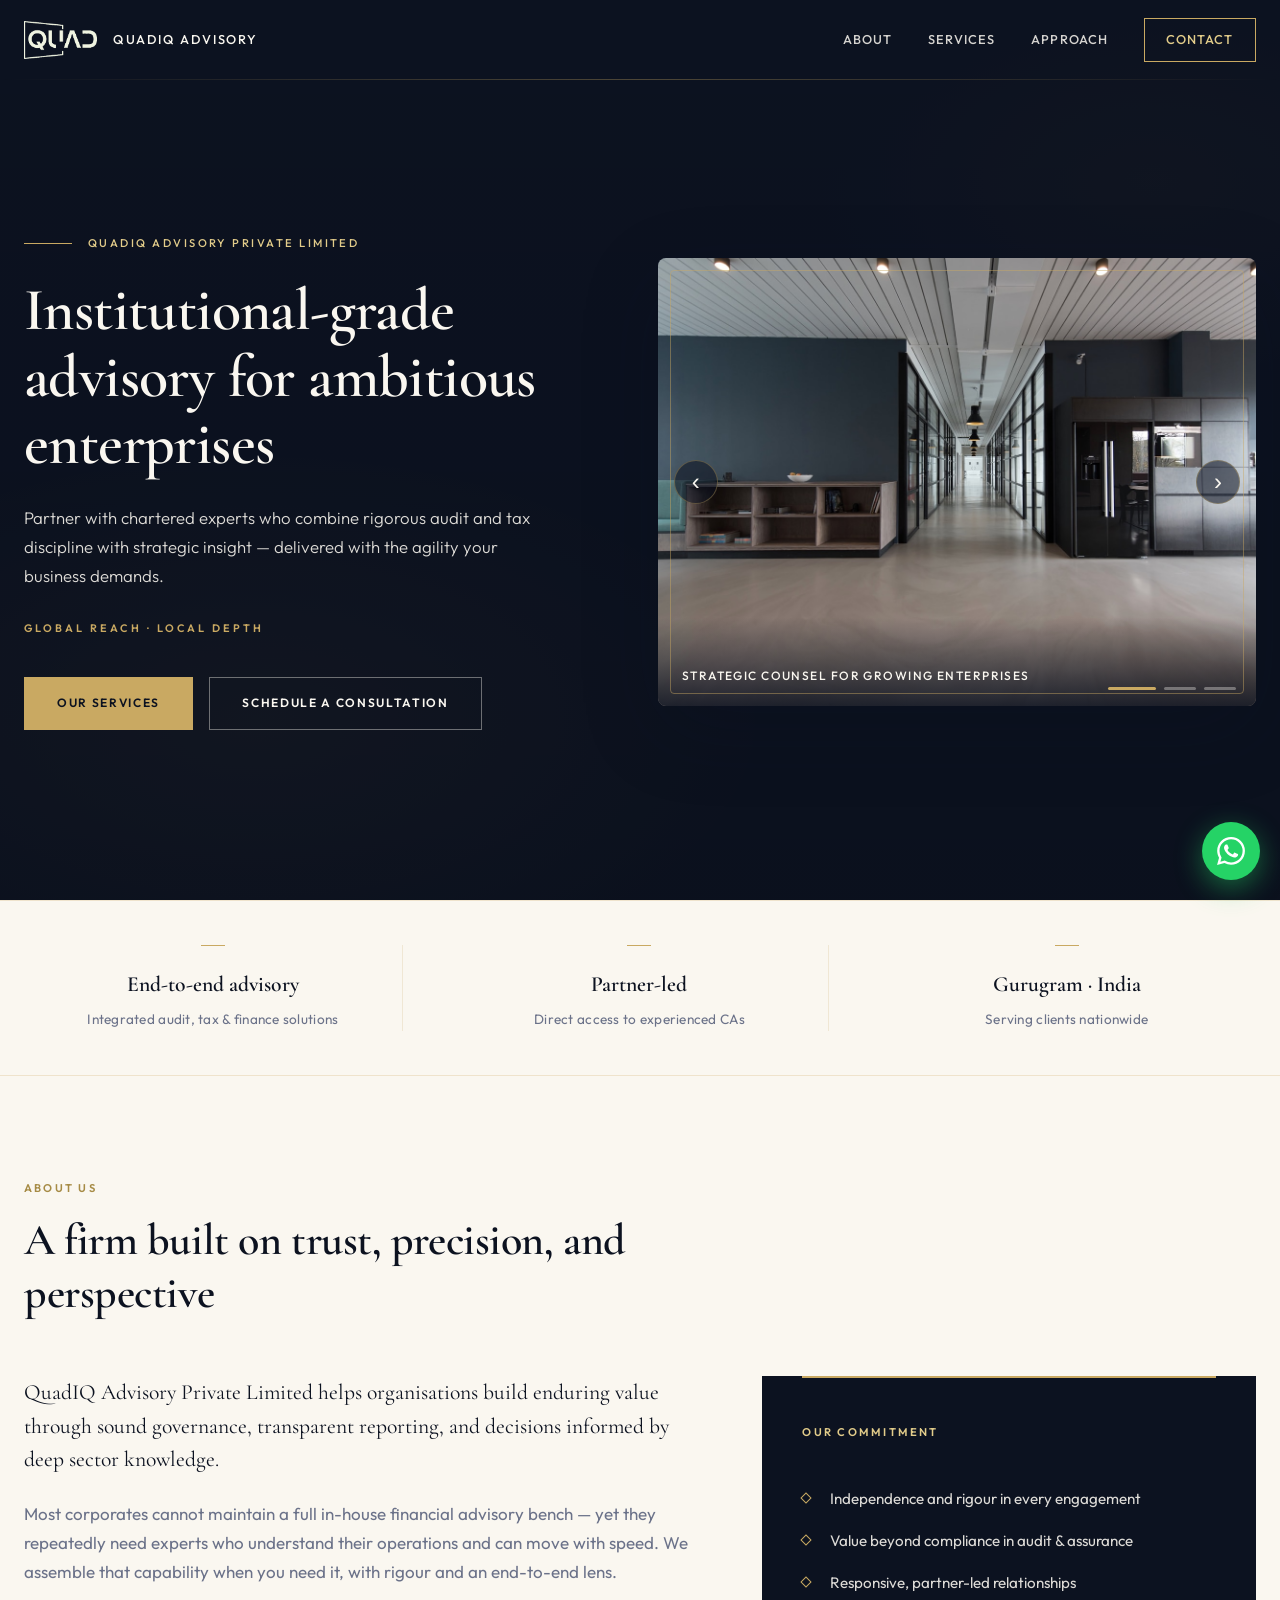
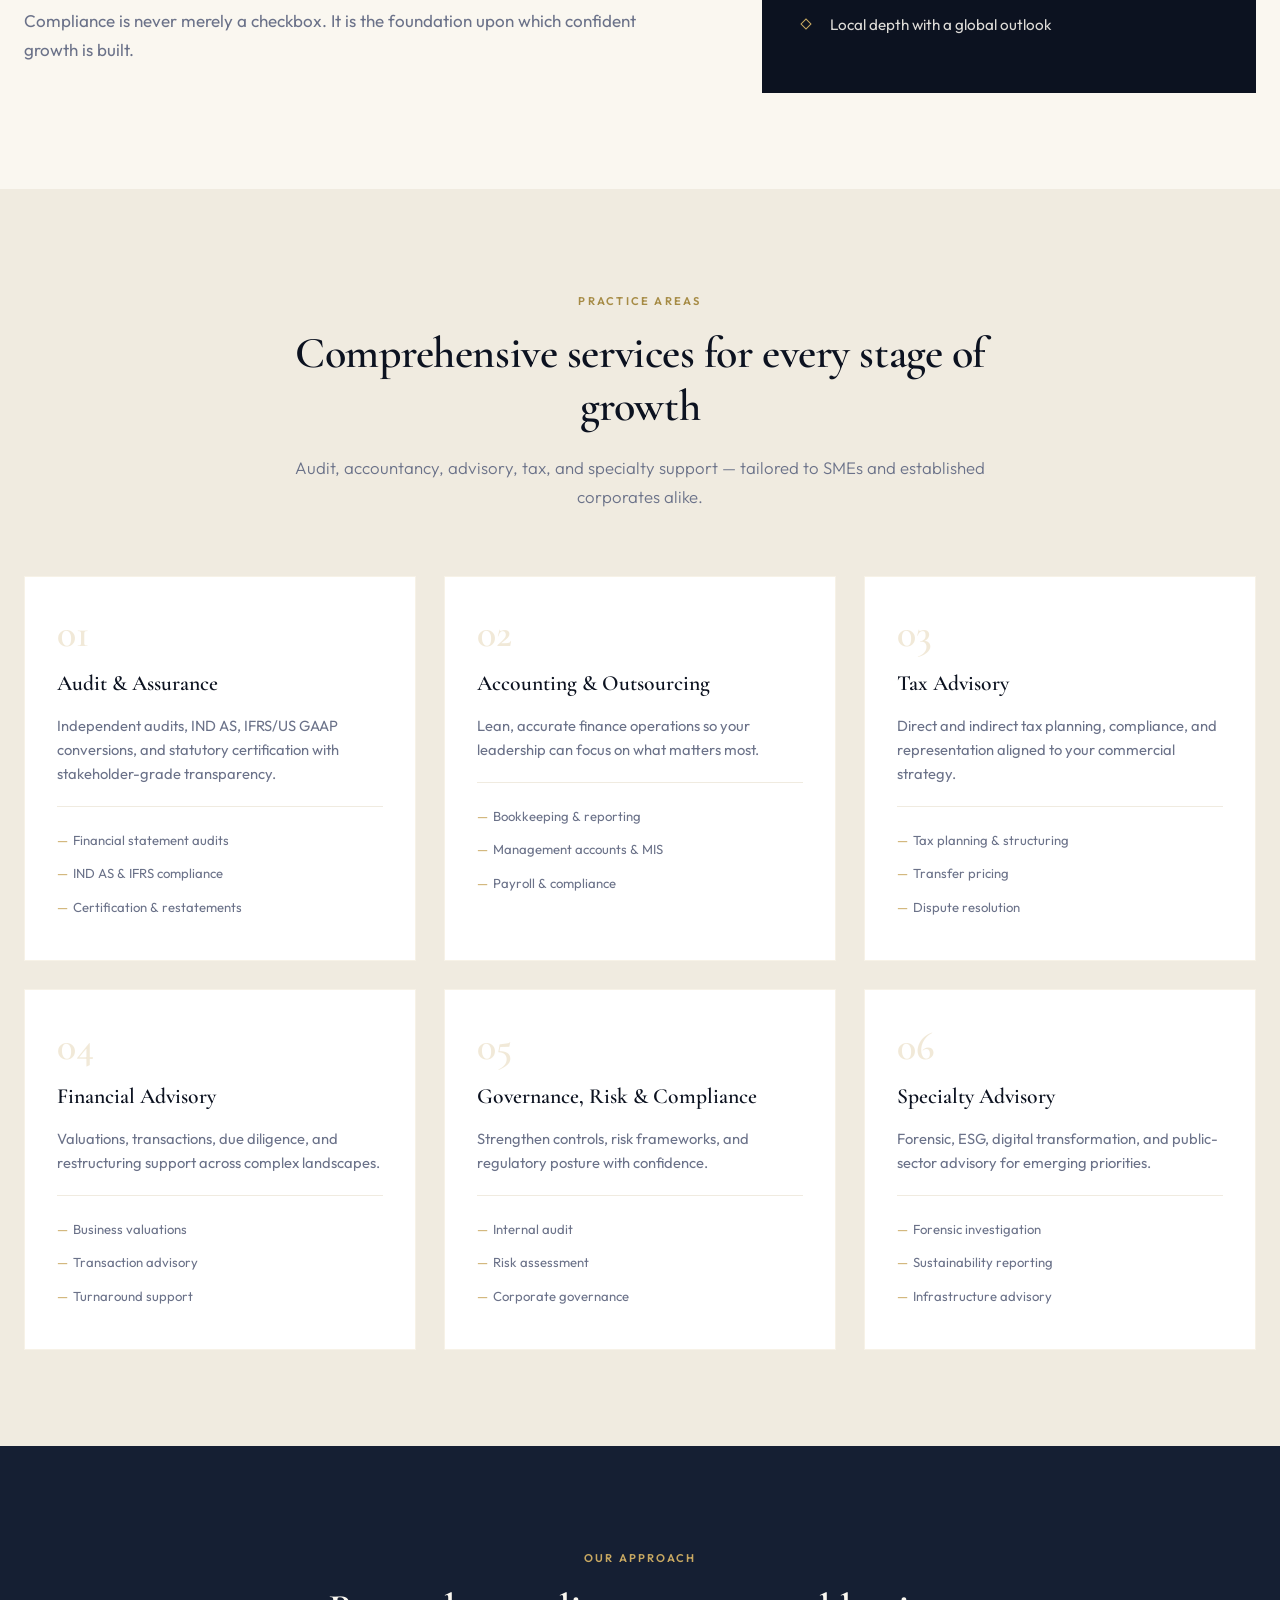
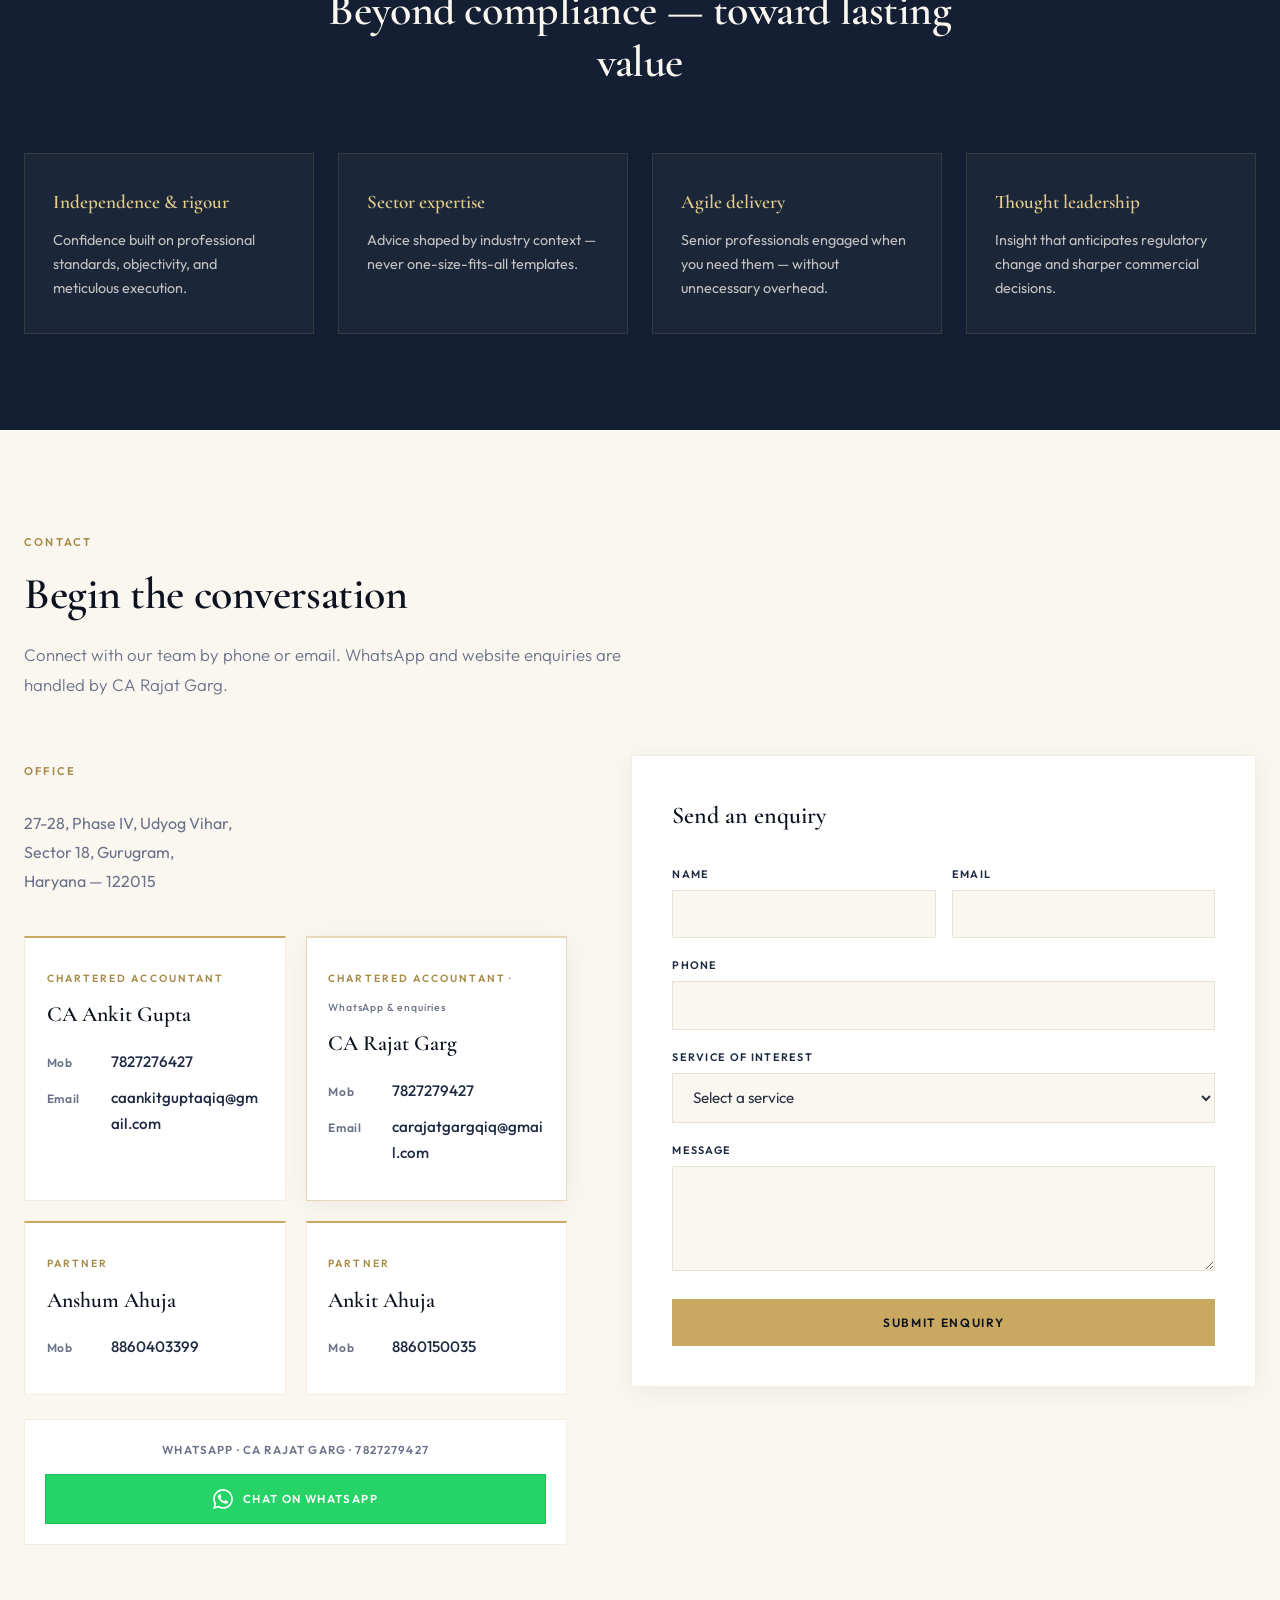
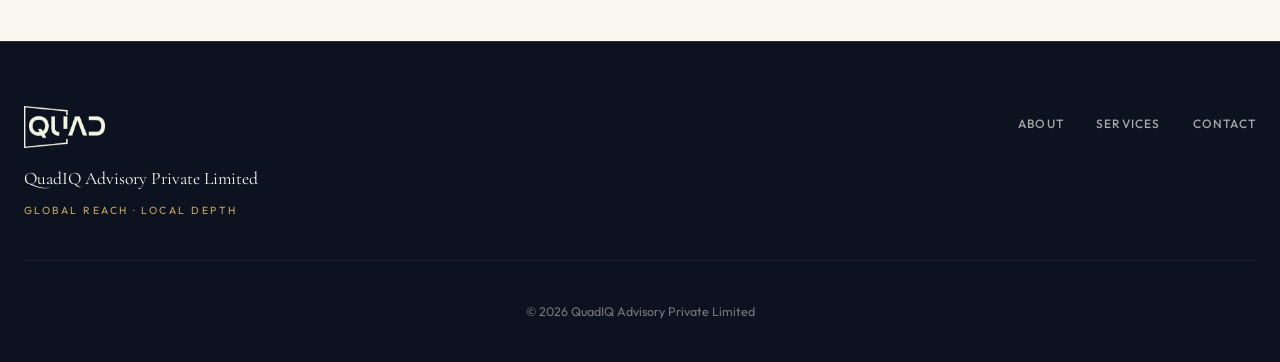
==== commit 48ba6ed1: "final changes" ====
--- a/index.html
+++ b/index.html
@@ -359,7 +359,7 @@
         <div class="section-intro reveal">
           <span class="label">Contact</span>
           <h2 class="section-title">Begin the conversation</h2>
-          <p class="section-lead">Reach CA Rajat Garg directly for audit, tax, or advisory enquiries.</p>
+          <p class="section-lead">Connect with our team by phone or email. WhatsApp and website enquiries are handled by CA Rajat Garg.</p>
         </div>
 
         <div class="contact-layout reveal">
@@ -372,19 +372,63 @@
                 Haryana — 122015
               </p>
             </address>
-            <article class="partner-card partner-card--primary">
-              <span class="partner-role">Chartered Accountant</span>
-              <h3>CA Rajat Garg</h3>
-              <ul class="partner-contact-list">
-                <li>
-                  <span class="partner-label">Mob</span>
-                  <a href="tel:+917827279427">7827279427</a>
-                </li>
-                <li>
-                  <span class="partner-label">Email</span>
-                  <a href="mailto:carajatgargqiq@gmail.com">carajatgargqiq@gmail.com</a>
-                </li>
-              </ul>
+
+            <div class="team-grid">
+              <article class="partner-card">
+                <span class="partner-role">Chartered Accountant</span>
+                <h3>CA Ankit Gupta</h3>
+                <ul class="partner-contact-list">
+                  <li>
+                    <span class="partner-label">Mob</span>
+                    <a href="tel:+917827276427">7827276427</a>
+                  </li>
+                  <li>
+                    <span class="partner-label">Email</span>
+                    <a href="mailto:caankitguptaqiq@gmail.com">caankitguptaqiq@gmail.com</a>
+                  </li>
+                </ul>
+              </article>
+
+              <article class="partner-card partner-card--featured">
+                <span class="partner-role">Chartered Accountant</span>
+                <h3>CA Rajat Garg</h3>
+                <ul class="partner-contact-list">
+                  <li>
+                    <span class="partner-label">Mob</span>
+                    <a href="tel:+917827279427">7827279427</a>
+                  </li>
+                  <li>
+                    <span class="partner-label">Email</span>
+                    <a href="mailto:carajatgargqiq@gmail.com">carajatgargqiq@gmail.com</a>
+                  </li>
+                </ul>
+              </article>
+
+              <article class="partner-card">
+                <span class="partner-role">Partner</span>
+                <h3>Anshum Ahuja</h3>
+                <ul class="partner-contact-list">
+                  <li>
+                    <span class="partner-label">Mob</span>
+                    <a href="tel:+918860403399">8860403399</a>
+                  </li>
+                </ul>
+              </article>
+
+              <article class="partner-card">
+                <span class="partner-role">Partner</span>
+                <h3>Ankit Ahuja</h3>
+                <ul class="partner-contact-list">
+                  <li>
+                    <span class="partner-label">Mob</span>
+                    <a href="tel:+918860150035">8860150035</a>
+                  </li>
+                </ul>
+              </article>
+            </div>
+
+            <div class="whatsapp-block">
+              <p class="whatsapp-note">WhatsApp · CA Rajat Garg · 7827279427</p>
               <a
                 href="https://wa.me/917827279427?text=Hello%2C%20I%20would%20like%20to%20enquire%20about%20QuadIQ%20Advisory%20services."
                 class="btn btn-whatsapp"
@@ -396,7 +440,7 @@
                 </svg>
                 Chat on WhatsApp
               </a>
-            </article>
+            </div>
           </div>
 
           <form
--- a/css/styles.css
+++ b/css/styles.css
@@ -872,15 +872,54 @@
   line-height: 1.8;
 }
 
+.team-grid {
+  display: grid;
+  gap: 1rem;
+  margin-bottom: 1.5rem;
+}
+
+@media (min-width: 560px) {
+  .team-grid {
+    grid-template-columns: repeat(2, 1fr);
+    gap: 1.25rem;
+  }
+}
+
 .partner-card {
-  padding: 2rem;
+  padding: 1.5rem 1.35rem;
   background: var(--white);
   border: 1px solid rgba(201, 169, 98, 0.2);
   border-top: 2px solid var(--gold);
-}
-
-.partner-card--primary {
-  max-width: 22rem;
+  height: 100%;
+}
+
+.partner-card--featured {
+  border-color: rgba(201, 169, 98, 0.45);
+  box-shadow: var(--shadow-soft);
+}
+
+.partner-card--featured .partner-role::after {
+  content: " · WhatsApp & enquiries";
+  letter-spacing: 0.08em;
+  font-weight: 500;
+  color: var(--text-muted);
+  text-transform: none;
+}
+
+.whatsapp-block {
+  padding: 1.25rem;
+  background: var(--white);
+  border: 1px solid rgba(201, 169, 98, 0.2);
+}
+
+.whatsapp-note {
+  margin: 0 0 0.85rem;
+  font-size: 0.72rem;
+  font-weight: 600;
+  letter-spacing: 0.1em;
+  text-transform: uppercase;
+  color: var(--text-muted);
+  text-align: center;
 }
 
 .partner-role {
@@ -893,15 +932,15 @@
 
 .partner-card h3 {
   font-family: var(--font-display);
-  font-size: 1.65rem;
+  font-size: 1.35rem;
   font-weight: 600;
   color: var(--navy);
-  margin: 0.35rem 0 1.25rem;
+  margin: 0.35rem 0 1rem;
 }
 
 .partner-contact-list {
   list-style: none;
-  margin: 0 0 1.5rem;
+  margin: 0;
   padding: 0;
 }
 
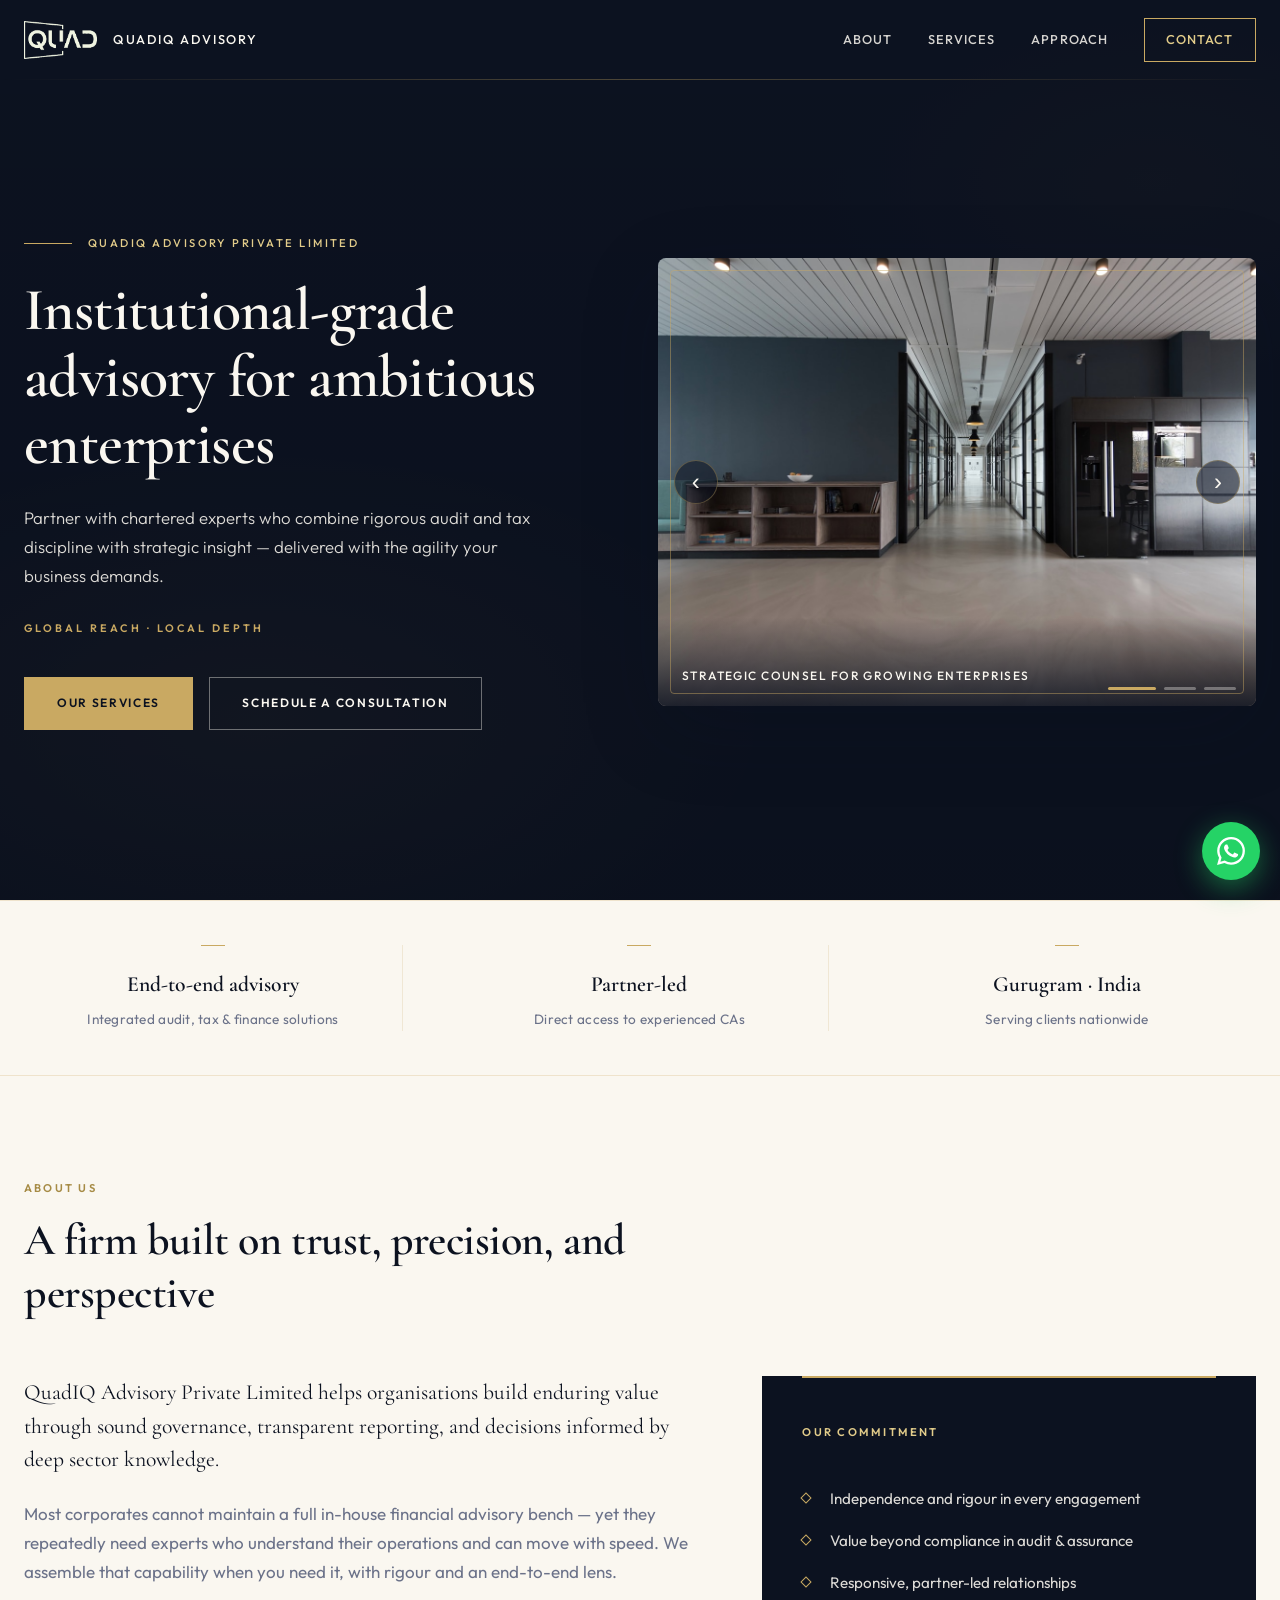
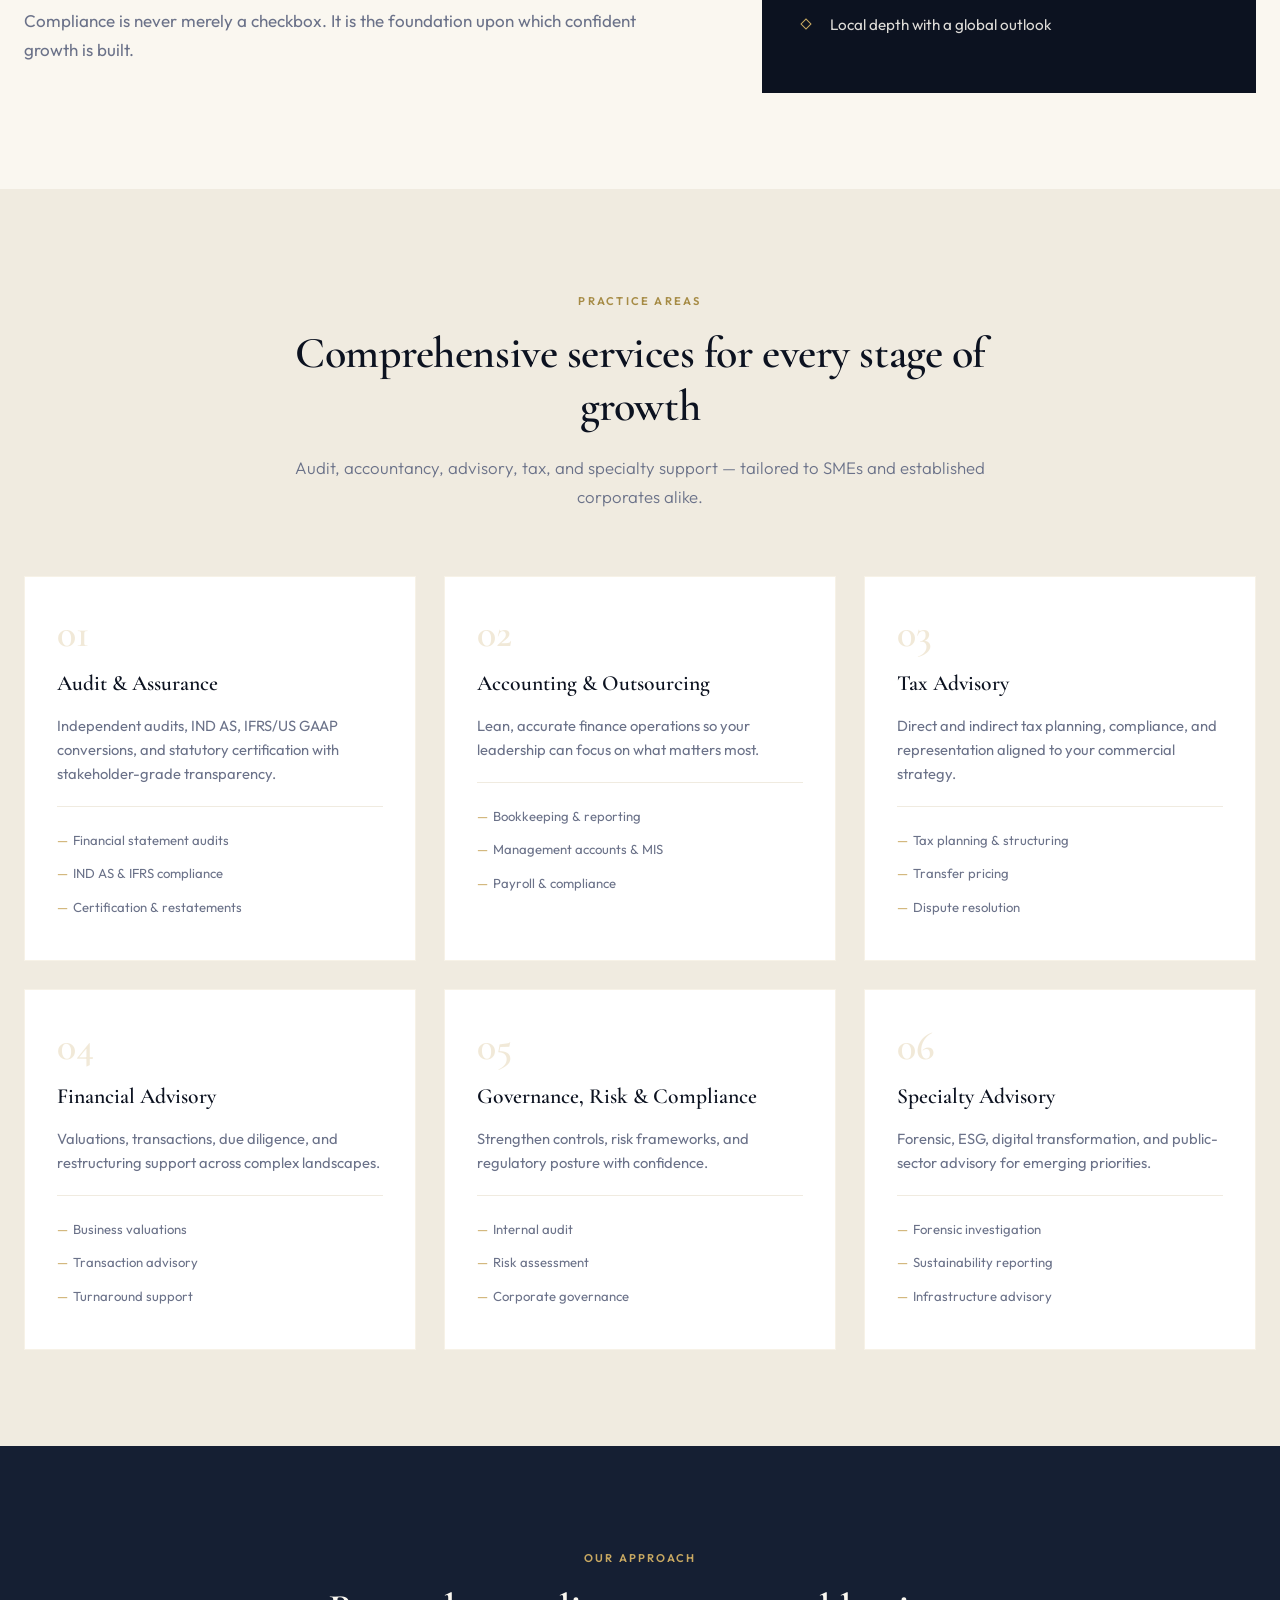
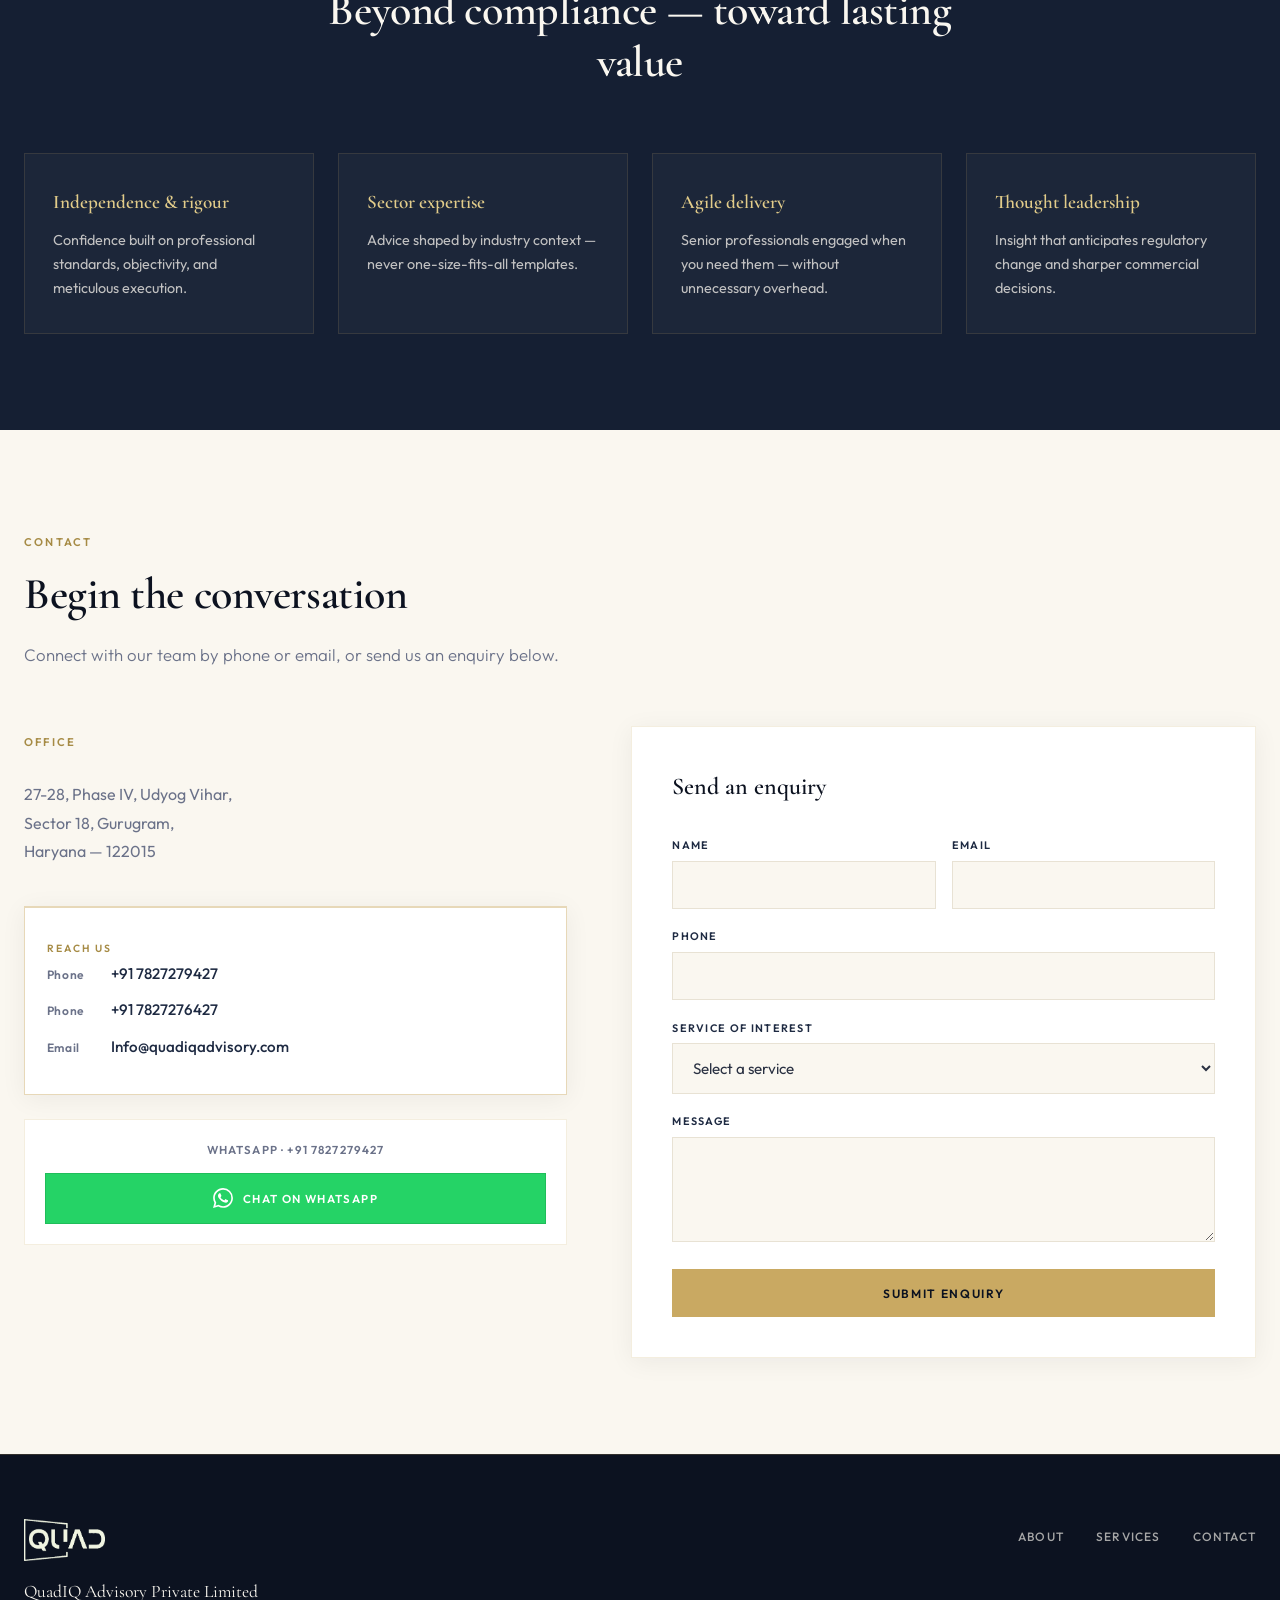
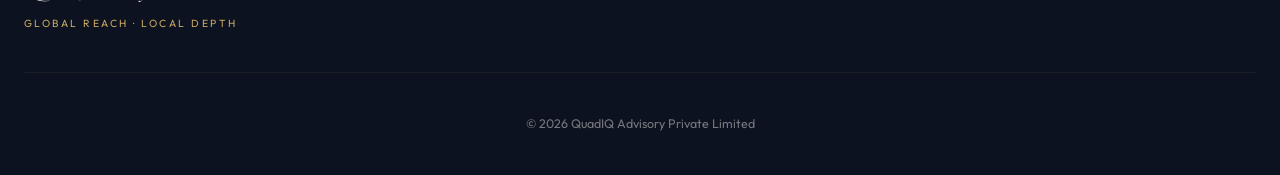
==== commit 399eac02: "final changes" ====
--- a/index.html
+++ b/index.html
@@ -64,7 +64,7 @@
         "description": "Partner-led chartered accountancy and advisory firm in Gurugram, India.",
         "slogan": "Global Reach · Local Depth",
         "telephone": "+91-7827279427",
-        "email": "carajatgargqiq@gmail.com",
+        "email": "Info@quadiqadvisory.com",
         "address": {
           "@type": "PostalAddress",
           "streetAddress": "27-28, Phase IV, Udyog Vihar, Sector 18",
@@ -82,7 +82,7 @@
         "url": "https://quadiqadvisory.com/",
         "image": "https://quadiqadvisory.com/public/assets/og-image.jpg",
         "telephone": "+91-7827279427",
-        "email": "carajatgargqiq@gmail.com",
+        "email": "Info@quadiqadvisory.com",
         "priceRange": "$$",
         "address": {
           "@type": "PostalAddress",
@@ -359,7 +359,7 @@
         <div class="section-intro reveal">
           <span class="label">Contact</span>
           <h2 class="section-title">Begin the conversation</h2>
-          <p class="section-lead">Connect with our team by phone or email. WhatsApp and website enquiries are handled by CA Rajat Garg.</p>
+          <p class="section-lead">Connect with our team by phone or email, or send us an enquiry below.</p>
         </div>
 
         <div class="contact-layout reveal">
@@ -373,62 +373,28 @@
               </p>
             </address>
 
-            <div class="team-grid">
-              <article class="partner-card">
-                <span class="partner-role">Chartered Accountant</span>
-                <h3>CA Ankit Gupta</h3>
+            <div class="contact-direct">
+              <article class="partner-card partner-card--featured">
+                <span class="partner-role">Reach us</span>
                 <ul class="partner-contact-list">
                   <li>
-                    <span class="partner-label">Mob</span>
-                    <a href="tel:+917827276427">7827276427</a>
+                    <span class="partner-label">Phone</span>
+                    <a href="tel:+917827279427">+91 7827279427</a>
+                  </li>
+                  <li>
+                    <span class="partner-label">Phone</span>
+                    <a href="tel:+917827276427">+91 7827276427</a>
                   </li>
                   <li>
                     <span class="partner-label">Email</span>
-                    <a href="mailto:caankitguptaqiq@gmail.com">caankitguptaqiq@gmail.com</a>
+                    <a href="mailto:Info@quadiqadvisory.com">Info@quadiqadvisory.com</a>
                   </li>
                 </ul>
               </article>
-
-              <article class="partner-card partner-card--featured">
-                <span class="partner-role">Chartered Accountant</span>
-                <h3>CA Rajat Garg</h3>
-                <ul class="partner-contact-list">
-                  <li>
-                    <span class="partner-label">Mob</span>
-                    <a href="tel:+917827279427">7827279427</a>
-                  </li>
-                  <li>
-                    <span class="partner-label">Email</span>
-                    <a href="mailto:carajatgargqiq@gmail.com">carajatgargqiq@gmail.com</a>
-                  </li>
-                </ul>
-              </article>
-
-              <article class="partner-card">
-                <span class="partner-role">Partner</span>
-                <h3>Anshum Ahuja</h3>
-                <ul class="partner-contact-list">
-                  <li>
-                    <span class="partner-label">Mob</span>
-                    <a href="tel:+918860403399">8860403399</a>
-                  </li>
-                </ul>
-              </article>
-
-              <article class="partner-card">
-                <span class="partner-role">Partner</span>
-                <h3>Ankit Ahuja</h3>
-                <ul class="partner-contact-list">
-                  <li>
-                    <span class="partner-label">Mob</span>
-                    <a href="tel:+918860150035">8860150035</a>
-                  </li>
-                </ul>
-              </article>
             </div>
 
             <div class="whatsapp-block">
-              <p class="whatsapp-note">WhatsApp · CA Rajat Garg · 7827279427</p>
+              <p class="whatsapp-note">WhatsApp · +91 7827279427</p>
               <a
                 href="https://wa.me/917827279427?text=Hello%2C%20I%20would%20like%20to%20enquire%20about%20QuadIQ%20Advisory%20services."
                 class="btn btn-whatsapp"
@@ -446,7 +412,7 @@
           <form
             class="contact-form"
             id="contact-form"
-            action="https://formsubmit.co/ajax/carajatgargqiq@gmail.com"
+            action="https://formsubmit.co/ajax/Info@quadiqadvisory.com"
             method="post"
           >
             <input type="hidden" name="_subject" value="New enquiry — QuadIQ Advisory website" />
--- a/css/styles.css
+++ b/css/styles.css
@@ -898,12 +898,8 @@
   box-shadow: var(--shadow-soft);
 }
 
-.partner-card--featured .partner-role::after {
-  content: " · WhatsApp & enquiries";
-  letter-spacing: 0.08em;
-  font-weight: 500;
-  color: var(--text-muted);
-  text-transform: none;
+.contact-direct {
+  margin-bottom: 1.5rem;
 }
 
 .whatsapp-block {
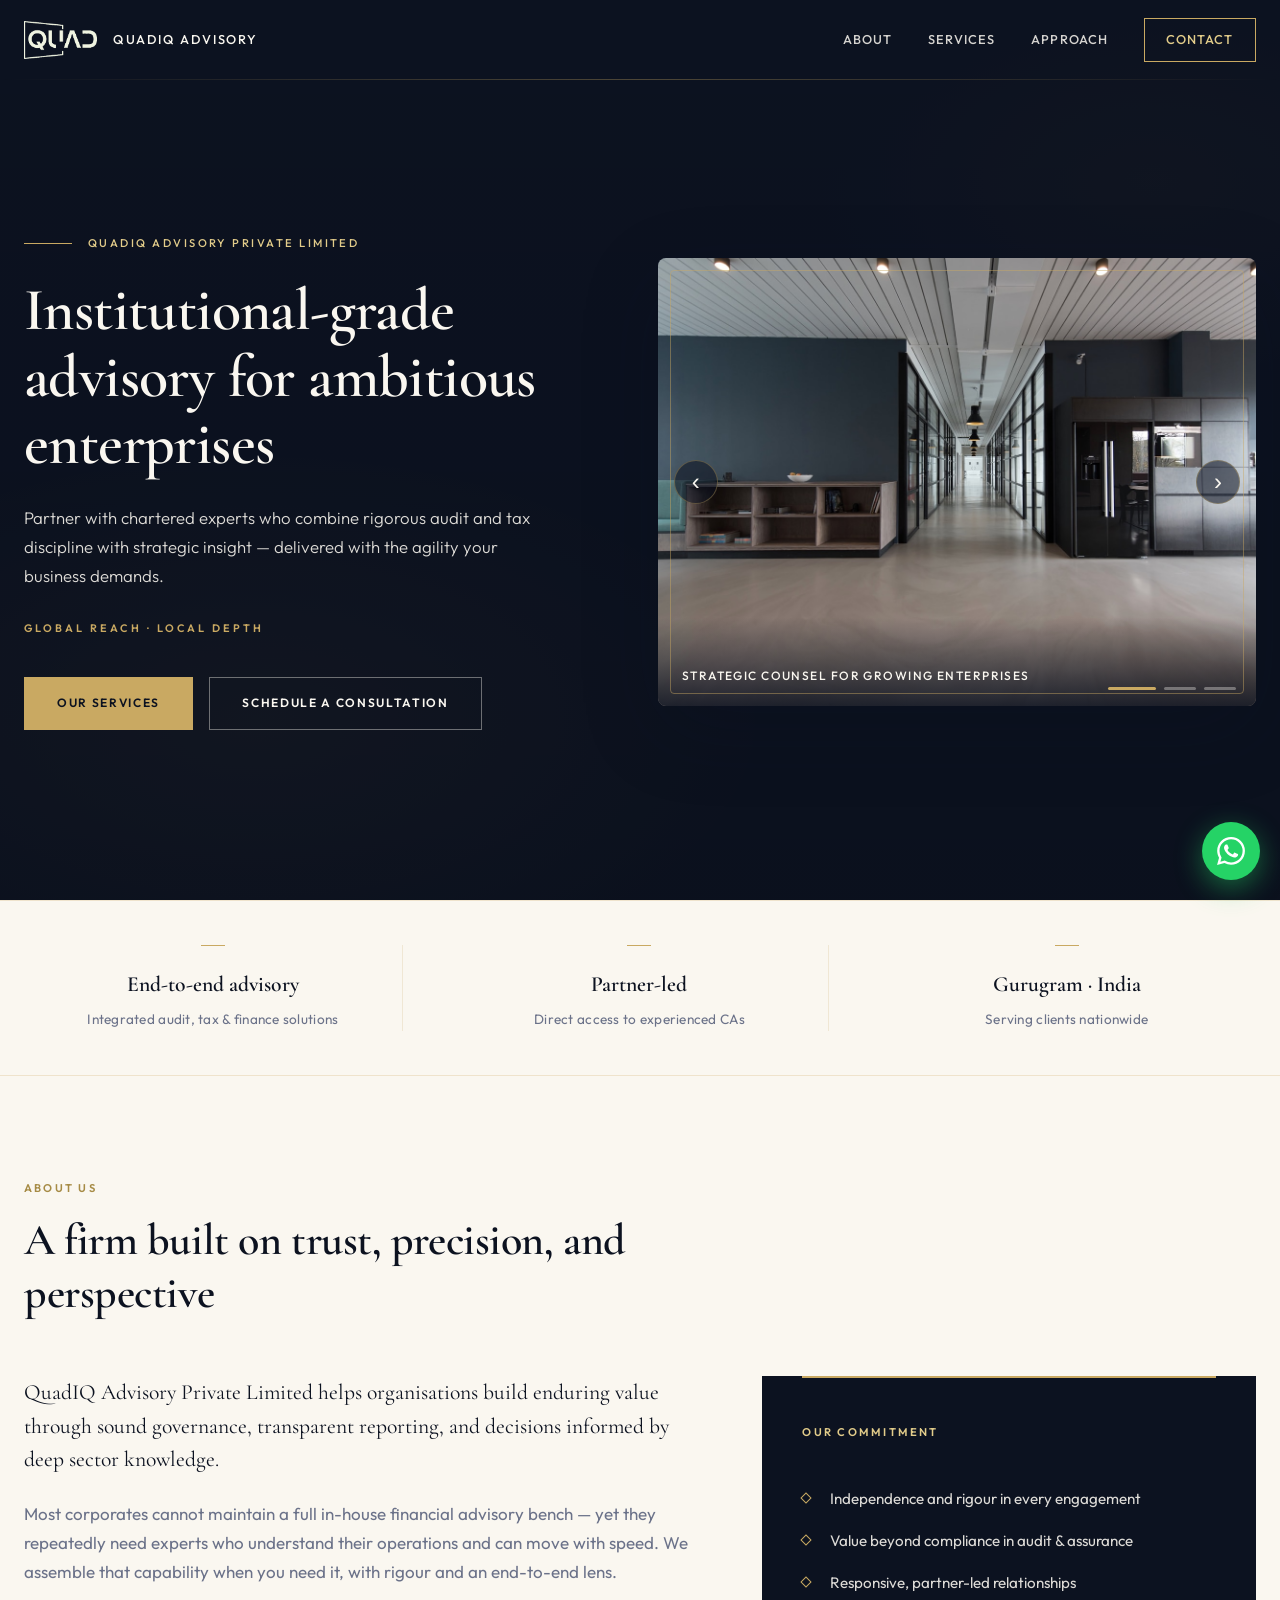
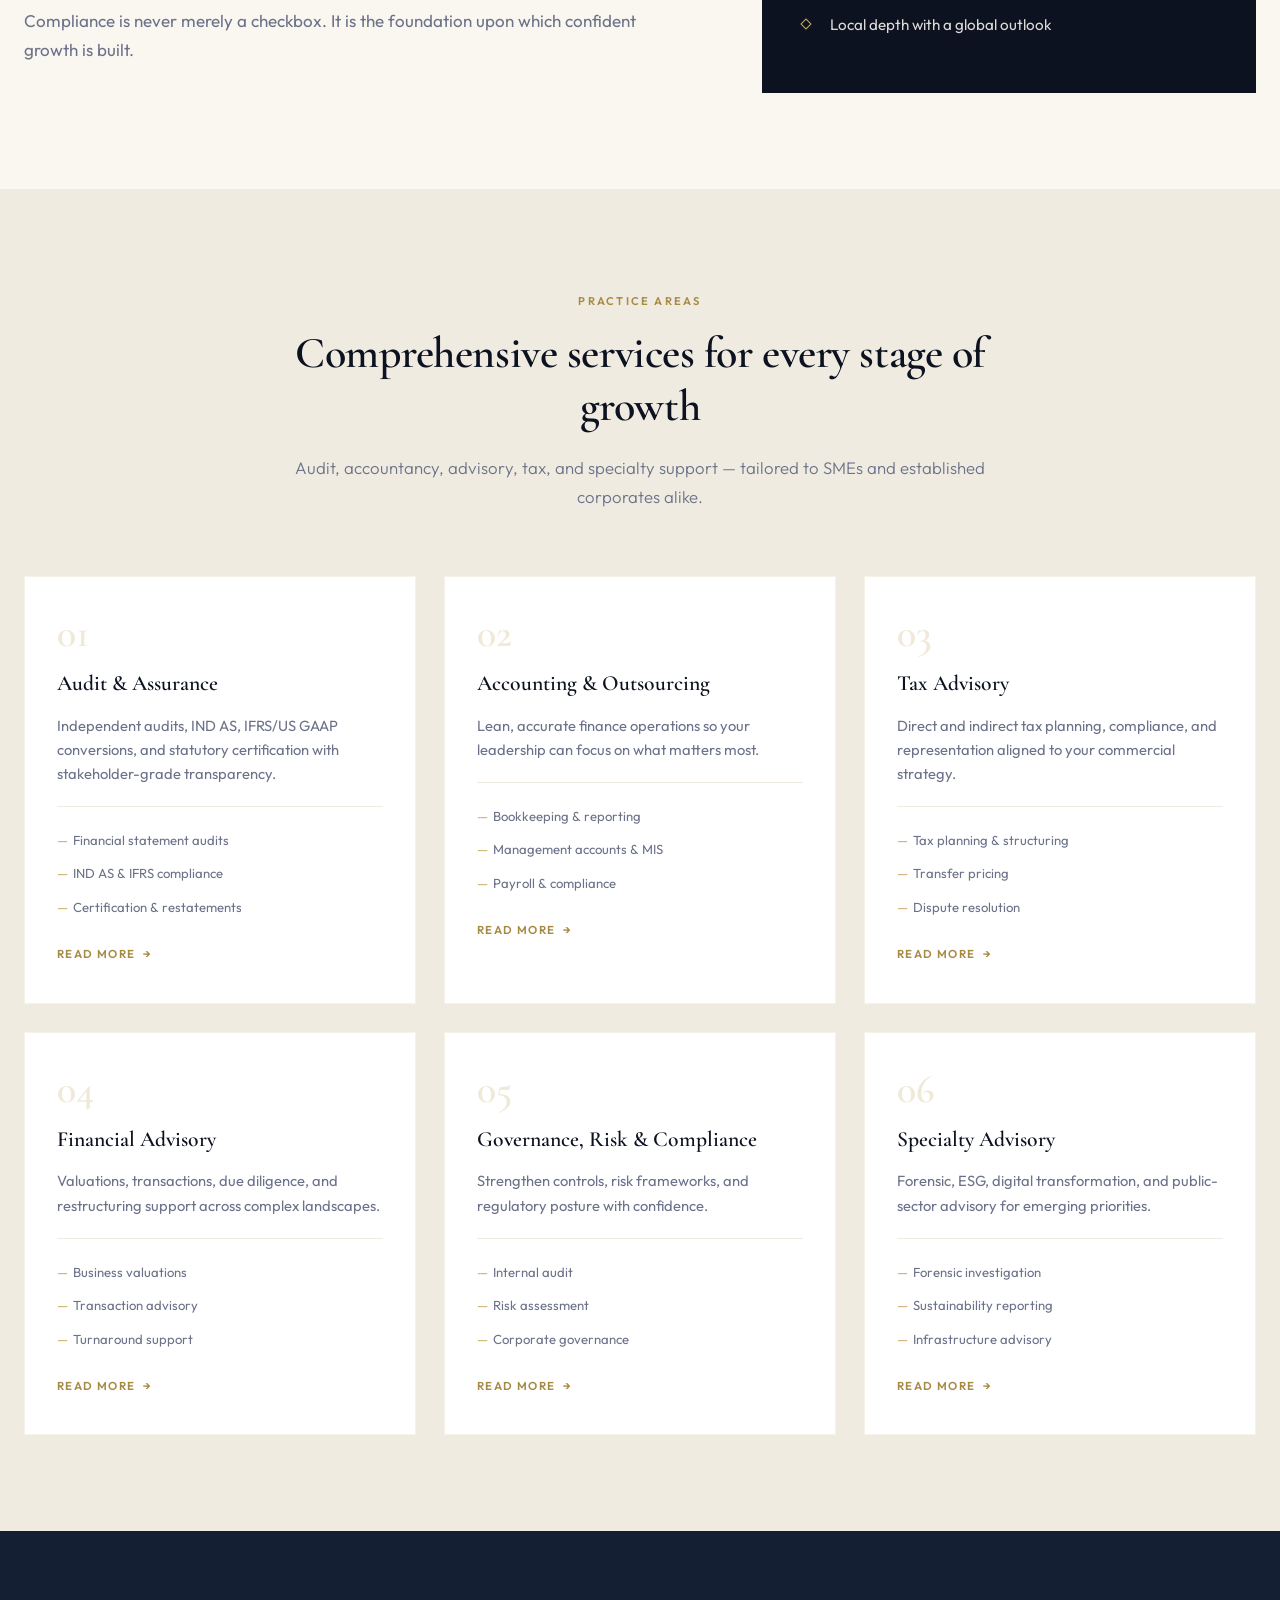
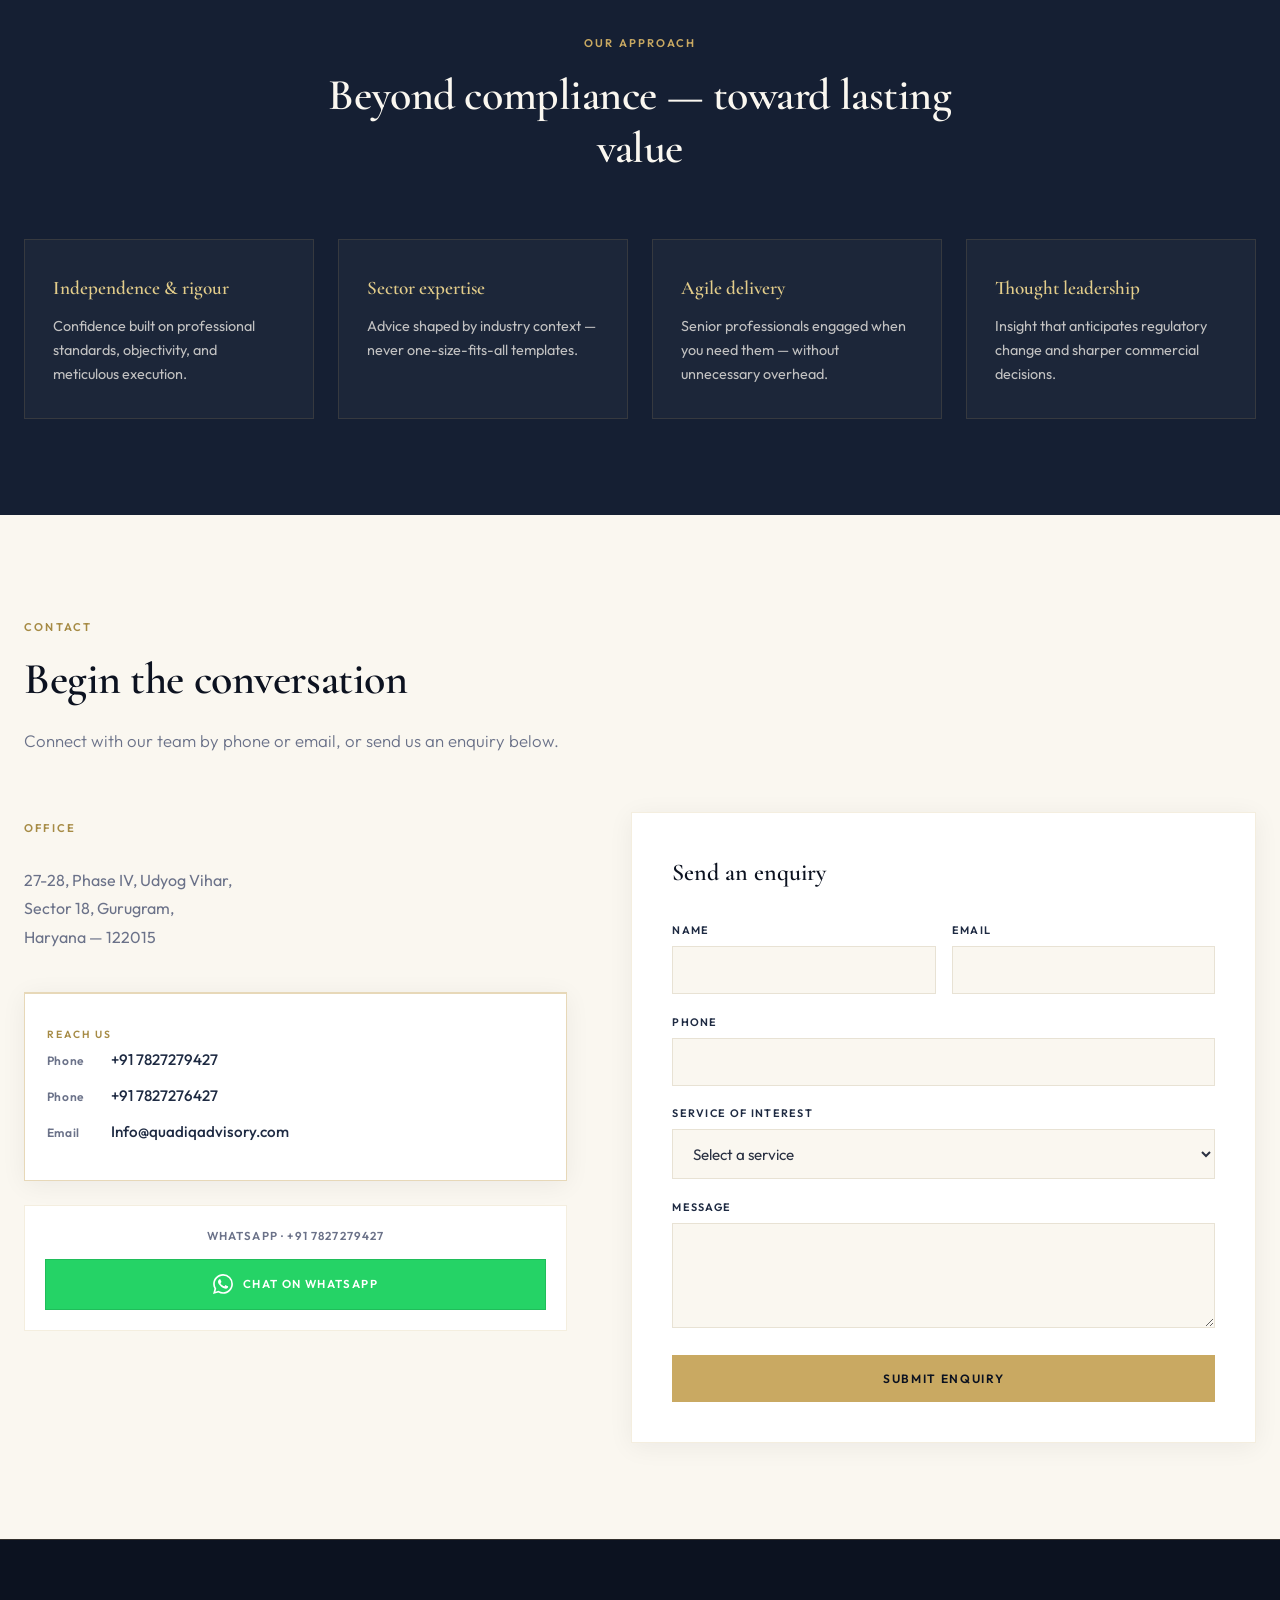
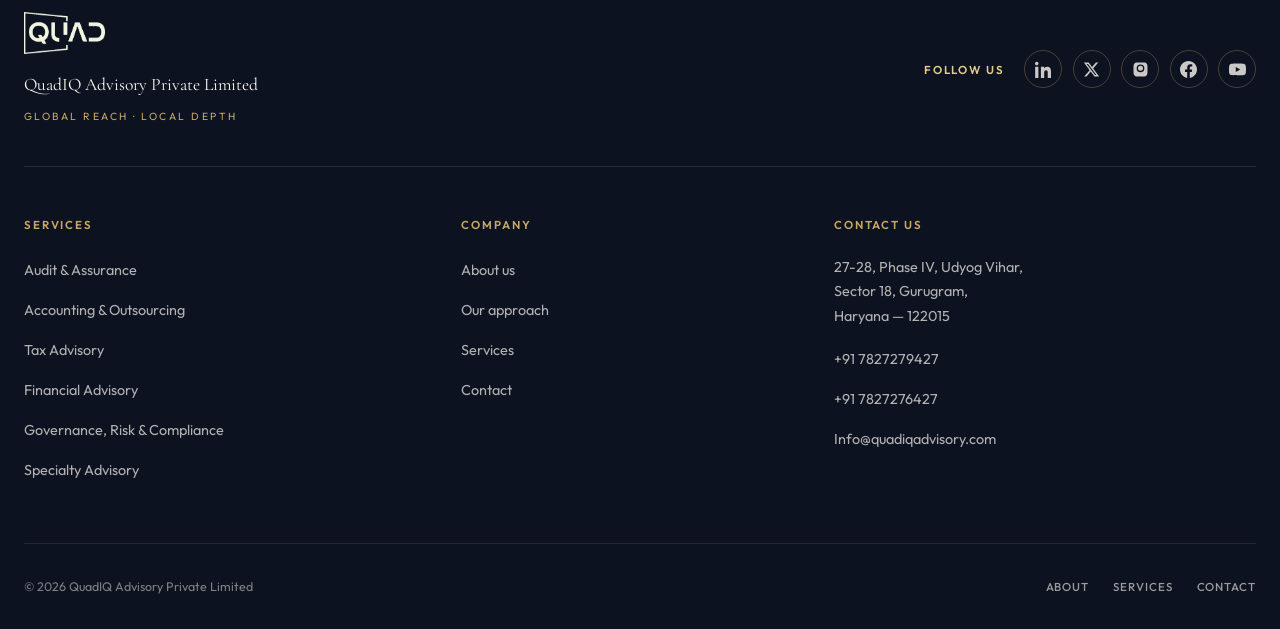
==== commit 6f240243: "final changes" ====
--- a/index.html
+++ b/index.html
@@ -263,7 +263,7 @@
         </div>
 
         <div class="services-grid">
-          <article class="service-card reveal">
+          <a class="service-card reveal" href="services/audit-assurance.html">
             <span class="service-num">01</span>
             <h3>Audit &amp; Assurance</h3>
             <p>Independent audits, IND AS, IFRS/US GAAP conversions, and statutory certification with stakeholder-grade transparency.</p>
@@ -272,8 +272,9 @@
               <li>IND AS &amp; IFRS compliance</li>
               <li>Certification &amp; restatements</li>
             </ul>
-          </article>
-          <article class="service-card reveal">
+            <span class="service-link">Read more</span>
+          </a>
+          <a class="service-card reveal" href="services/accounting-outsourcing.html">
             <span class="service-num">02</span>
             <h3>Accounting &amp; Outsourcing</h3>
             <p>Lean, accurate finance operations so your leadership can focus on what matters most.</p>
@@ -282,8 +283,9 @@
               <li>Management accounts &amp; MIS</li>
               <li>Payroll &amp; compliance</li>
             </ul>
-          </article>
-          <article class="service-card reveal">
+            <span class="service-link">Read more</span>
+          </a>
+          <a class="service-card reveal" href="services/tax-advisory.html">
             <span class="service-num">03</span>
             <h3>Tax Advisory</h3>
             <p>Direct and indirect tax planning, compliance, and representation aligned to your commercial strategy.</p>
@@ -292,8 +294,9 @@
               <li>Transfer pricing</li>
               <li>Dispute resolution</li>
             </ul>
-          </article>
-          <article class="service-card reveal">
+            <span class="service-link">Read more</span>
+          </a>
+          <a class="service-card reveal" href="services/financial-advisory.html">
             <span class="service-num">04</span>
             <h3>Financial Advisory</h3>
             <p>Valuations, transactions, due diligence, and restructuring support across complex landscapes.</p>
@@ -302,8 +305,9 @@
               <li>Transaction advisory</li>
               <li>Turnaround support</li>
             </ul>
-          </article>
-          <article class="service-card reveal">
+            <span class="service-link">Read more</span>
+          </a>
+          <a class="service-card reveal" href="services/governance-risk-compliance.html">
             <span class="service-num">05</span>
             <h3>Governance, Risk &amp; Compliance</h3>
             <p>Strengthen controls, risk frameworks, and regulatory posture with confidence.</p>
@@ -312,8 +316,9 @@
               <li>Risk assessment</li>
               <li>Corporate governance</li>
             </ul>
-          </article>
-          <article class="service-card reveal">
+            <span class="service-link">Read more</span>
+          </a>
+          <a class="service-card reveal" href="services/specialty-advisory.html">
             <span class="service-num">06</span>
             <h3>Specialty Advisory</h3>
             <p>Forensic, ESG, digital transformation, and public-sector advisory for emerging priorities.</p>
@@ -322,7 +327,8 @@
               <li>Sustainability reporting</li>
               <li>Infrastructure advisory</li>
             </ul>
-          </article>
+            <span class="service-link">Read more</span>
+          </a>
         </div>
       </div>
     </section>
@@ -459,18 +465,79 @@
   </main>
 
   <footer class="site-footer">
-    <div class="container footer-inner">
-      <div class="footer-brand">
-        <img src="public/assets/logo-light.png" alt="QUAD" class="footer-logo logo" width="140" height="73" />
-        <p class="footer-name">QuadIQ Advisory Private Limited</p>
-        <p class="footer-tagline">Global Reach · Local Depth</p>
-      </div>
-      <nav class="footer-nav" aria-label="Footer">
-        <a href="#about">About</a>
-        <a href="#services">Services</a>
-        <a href="#contact">Contact</a>
-      </nav>
-      <p class="footer-copy">&copy; <span id="year"></span> QuadIQ Advisory Private Limited</p>
+    <div class="container">
+      <div class="footer-top">
+        <div class="footer-brand">
+          <img src="public/assets/logo-light.png" alt="QUAD" class="footer-logo logo" width="140" height="73" />
+          <p class="footer-name">QuadIQ Advisory Private Limited</p>
+          <p class="footer-tagline">Global Reach · Local Depth</p>
+        </div>
+        <div class="footer-social">
+          <span class="footer-social-label">Follow us</span>
+          <div class="social-icons">
+            <a href="#" aria-label="Follow on LinkedIn" target="_blank" rel="noopener noreferrer">
+              <svg viewBox="0 0 24 24" fill="currentColor" aria-hidden="true"><path d="M4.98 3.5C4.98 4.88 3.87 6 2.5 6S0 4.88 0 3.5 1.12 1 2.5 1s2.48 1.12 2.48 2.5zM.22 8.25h4.56V24H.22V8.25zM8.34 8.25h4.37v2.15h.06c.61-1.15 2.1-2.36 4.32-2.36 4.62 0 5.47 3.04 5.47 6.99V24h-4.56v-6.99c0-1.67-.03-3.81-2.32-3.81-2.32 0-2.68 1.81-2.68 3.69V24H8.34V8.25z"/></svg>
+            </a>
+            <a href="#" aria-label="Follow on X" target="_blank" rel="noopener noreferrer">
+              <svg viewBox="0 0 24 24" fill="currentColor" aria-hidden="true"><path d="M18.244 2.25h3.308l-7.227 8.26 8.502 11.24h-6.66l-5.214-6.817L4.99 21.75H1.68l7.73-8.835L1.254 2.25H8.08l4.713 6.231 5.45-6.231zm-1.161 17.52h1.833L7.084 4.126H5.117L17.083 19.77z"/></svg>
+            </a>
+            <a href="#" aria-label="Follow on Instagram" target="_blank" rel="noopener noreferrer">
+              <svg viewBox="0 0 24 24" fill="currentColor" aria-hidden="true"><path d="M12 2.16c3.2 0 3.58.01 4.85.07 1.17.05 1.8.25 2.23.41.56.22.96.48 1.38.9.42.42.68.82.9 1.38.16.43.36 1.06.41 2.23.06 1.27.07 1.65.07 4.85s-.01 3.58-.07 4.85c-.05 1.17-.25 1.8-.41 2.23-.22.56-.48.96-.9 1.38-.42.42-.82.68-1.38.9-.43.16-1.06.36-2.23.41-1.27.06-1.65.07-4.85.07s-3.58-.01-4.85-.07c-1.17-.05-1.8-.25-2.23-.41-.56-.22-.96-.48-1.38-.9-.42-.42-.68-.82-.9-1.38-.16-.43-.36-1.06-.41-2.23C2.17 15.58 2.16 15.2 2.16 12s.01-3.58.07-4.85c.05-1.17.25-1.8.41-2.23.22-.56.48-.96.9-1.38.42-.42.82-.68 1.38-.9.43-.16 1.06-.36 2.23-.41C8.42 2.17 8.8 2.16 12 2.16zm0 2.76a5.46 5.46 0 100 10.92 5.46 5.46 0 000-10.92zm0 9a3.54 3.54 0 110-7.08 3.54 3.54 0 010 7.08zm6.95-9.22a1.27 1.27 0 11-2.54 0 1.27 1.27 0 012.54 0z"/></svg>
+            </a>
+            <a href="#" aria-label="Follow on Facebook" target="_blank" rel="noopener noreferrer">
+              <svg viewBox="0 0 24 24" fill="currentColor" aria-hidden="true"><path d="M24 12.07C24 5.4 18.63 0 12 0S0 5.4 0 12.07C0 18.1 4.39 23.1 10.12 24v-8.44H7.08v-3.49h3.04V9.41c0-3.02 1.79-4.69 4.53-4.69 1.31 0 2.69.24 2.69.24v2.97h-1.52c-1.49 0-1.96.93-1.96 1.89v2.25h3.33l-.53 3.49h-2.8V24C19.61 23.1 24 18.1 24 12.07z"/></svg>
+            </a>
+            <a href="#" aria-label="Subscribe on YouTube" target="_blank" rel="noopener noreferrer">
+              <svg viewBox="0 0 24 24" fill="currentColor" aria-hidden="true"><path d="M23.5 6.2a3.02 3.02 0 00-2.12-2.14C19.5 3.55 12 3.55 12 3.55s-7.5 0-9.38.51A3.02 3.02 0 00.5 6.2C0 8.08 0 12 0 12s0 3.92.5 5.8a3.02 3.02 0 002.12 2.14c1.88.51 9.38.51 9.38.51s7.5 0 9.38-.51a3.02 3.02 0 002.12-2.14c.5-1.88.5-5.8.5-5.8s0-3.92-.5-5.8zM9.6 15.57V8.43L15.82 12 9.6 15.57z"/></svg>
+            </a>
+          </div>
+        </div>
+      </div>
+
+      <div class="footer-grid">
+        <div class="footer-col">
+          <h4>Services</h4>
+          <ul>
+            <li><a href="services/audit-assurance.html">Audit &amp; Assurance</a></li>
+            <li><a href="services/accounting-outsourcing.html">Accounting &amp; Outsourcing</a></li>
+            <li><a href="services/tax-advisory.html">Tax Advisory</a></li>
+            <li><a href="services/financial-advisory.html">Financial Advisory</a></li>
+            <li><a href="services/governance-risk-compliance.html">Governance, Risk &amp; Compliance</a></li>
+            <li><a href="services/specialty-advisory.html">Specialty Advisory</a></li>
+          </ul>
+        </div>
+        <div class="footer-col">
+          <h4>Company</h4>
+          <ul>
+            <li><a href="#about">About us</a></li>
+            <li><a href="#approach">Our approach</a></li>
+            <li><a href="#services">Services</a></li>
+            <li><a href="#contact">Contact</a></li>
+          </ul>
+        </div>
+        <div class="footer-col">
+          <h4>Contact us</h4>
+          <address>
+            27-28, Phase IV, Udyog Vihar,<br />
+            Sector 18, Gurugram,<br />
+            Haryana — 122015
+          </address>
+          <ul>
+            <li><a href="tel:+917827279427">+91 7827279427</a></li>
+            <li><a href="tel:+917827276427">+91 7827276427</a></li>
+            <li><a href="mailto:Info@quadiqadvisory.com">Info@quadiqadvisory.com</a></li>
+          </ul>
+        </div>
+      </div>
+
+      <div class="footer-bottom">
+        <p class="footer-copy">&copy; <span id="year"></span> QuadIQ Advisory Private Limited</p>
+        <nav class="footer-legal" aria-label="Footer">
+          <a href="#about">About</a>
+          <a href="#services">Services</a>
+          <a href="#contact">Contact</a>
+        </nav>
+      </div>
     </div>
   </footer>
 
--- a/css/styles.css
+++ b/css/styles.css
@@ -1115,30 +1115,19 @@
 .site-footer {
   background: var(--navy);
   color: var(--text-on-dark);
-  padding: 4rem 0 2.5rem;
+  padding: 4.5rem 0 2rem;
   border-top: 1px solid rgba(201, 169, 98, 0.2);
 }
 
-.footer-inner {
-  display: grid;
-  gap: 2.5rem;
-  text-align: center;
-}
-
-@media (min-width: 768px) {
-  .footer-inner {
-    grid-template-columns: 1fr auto;
-    text-align: left;
-    align-items: start;
-  }
-
-  .footer-copy {
-    grid-column: 1 / -1;
-    text-align: center;
-    padding-top: 2.5rem;
-    margin-top: 0.5rem;
-    border-top: 1px solid rgba(201, 169, 98, 0.15);
-  }
+.footer-top {
+  display: flex;
+  flex-wrap: wrap;
+  align-items: center;
+  justify-content: space-between;
+  gap: 2rem;
+  padding-bottom: 2.5rem;
+  margin-bottom: 3rem;
+  border-bottom: 1px solid rgba(201, 169, 98, 0.18);
 }
 
 .footer-logo {
@@ -1159,38 +1148,335 @@
   letter-spacing: 0.24em;
   text-transform: uppercase;
   color: var(--gold);
-  margin: 0.5rem 0 0 !important;
-}
-
-.footer-nav {
+  margin: 0.5rem 0 0;
+}
+
+.footer-social {
   display: flex;
-  gap: 2rem;
+  align-items: center;
+  gap: 1.25rem;
+}
+
+.footer-social-label {
+  font-size: 0.72rem;
+  font-weight: 600;
+  letter-spacing: 0.16em;
+  text-transform: uppercase;
+  color: var(--gold-light);
+}
+
+.social-icons {
+  display: flex;
+  gap: 0.65rem;
+}
+
+.social-icons a {
+  display: inline-flex;
+  align-items: center;
   justify-content: center;
-}
-
-@media (min-width: 768px) {
-  .footer-nav {
-    justify-content: flex-end;
-    padding-top: 0.5rem;
-  }
-}
-
-.footer-nav a {
-  font-size: 0.75rem;
+  width: 38px;
+  height: 38px;
+  color: rgba(250, 247, 240, 0.8);
+  border: 1px solid rgba(201, 169, 98, 0.3);
+  border-radius: 50%;
+  transition: color 0.3s var(--ease), border-color 0.3s var(--ease), background 0.3s var(--ease), transform 0.2s ease;
+}
+
+.social-icons a:hover {
+  color: var(--navy);
+  background: var(--gold);
+  border-color: var(--gold);
+  transform: translateY(-2px);
+}
+
+.social-icons svg {
+  width: 17px;
+  height: 17px;
+}
+
+.footer-grid {
+  display: grid;
+  gap: 2.5rem;
+  grid-template-columns: 1fr;
+  margin-bottom: 3rem;
+}
+
+@media (min-width: 640px) {
+  .footer-grid {
+    grid-template-columns: repeat(2, 1fr);
+  }
+}
+
+@media (min-width: 900px) {
+  .footer-grid {
+    grid-template-columns: 1.2fr 1fr 1.3fr;
+    gap: 3rem;
+  }
+}
+
+.footer-col h4 {
+  font-family: var(--font-body);
+  font-size: 0.72rem;
+  font-weight: 600;
+  letter-spacing: 0.16em;
+  text-transform: uppercase;
+  color: var(--gold);
+  margin: 0 0 1.25rem;
+}
+
+.footer-col ul {
+  list-style: none;
+  margin: 0;
+  padding: 0;
+}
+
+.footer-col li {
+  margin-bottom: 0.7rem;
+}
+
+.footer-col a {
+  font-size: 0.9rem;
+  color: rgba(250, 247, 240, 0.7);
+}
+
+.footer-col a:hover {
+  color: var(--gold-light);
+}
+
+.footer-col address {
+  font-style: normal;
+  font-size: 0.9rem;
+  line-height: 1.7;
+  color: rgba(250, 247, 240, 0.7);
+  margin: 0 0 1rem;
+}
+
+.footer-bottom {
+  display: flex;
+  flex-wrap: wrap;
+  align-items: center;
+  justify-content: space-between;
+  gap: 1rem;
+  padding-top: 2rem;
+  border-top: 1px solid rgba(201, 169, 98, 0.15);
+}
+
+.footer-legal {
+  display: flex;
+  flex-wrap: wrap;
+  gap: 1.5rem;
+}
+
+.footer-legal a {
+  font-size: 0.72rem;
+  font-weight: 500;
+  letter-spacing: 0.08em;
+  text-transform: uppercase;
+  color: rgba(250, 247, 240, 0.6);
+}
+
+.footer-legal a:hover {
+  color: var(--gold-light);
+}
+
+.footer-copy {
+  font-size: 0.78rem;
+  opacity: 0.55;
+  margin: 0;
+}
+
+/* ===== Service detail (sub) pages ===== */
+.page-hero {
+  position: relative;
+  background: var(--navy);
+  color: var(--ivory);
+  padding: calc(var(--header-h) + 4.5rem) 0 4rem;
+  overflow: hidden;
+}
+
+.page-hero .container {
+  position: relative;
+  z-index: 1;
+}
+
+.breadcrumb {
+  display: flex;
+  flex-wrap: wrap;
+  align-items: center;
+  gap: 0.55rem;
+  margin-bottom: 1.5rem;
+  font-size: 0.72rem;
   font-weight: 500;
   letter-spacing: 0.1em;
   text-transform: uppercase;
-  color: rgba(250, 247, 240, 0.65);
-}
-
-.footer-nav a:hover {
+  color: rgba(250, 247, 240, 0.6);
+}
+
+.breadcrumb a {
   color: var(--gold-light);
 }
 
-.footer-copy {
-  font-size: 0.78rem;
-  opacity: 0.5;
+.breadcrumb a:hover {
+  color: var(--gold);
+}
+
+.breadcrumb .sep {
+  color: rgba(201, 169, 98, 0.5);
+}
+
+.breadcrumb [aria-current] {
+  color: rgba(250, 247, 240, 0.85);
+}
+
+.page-hero .service-num {
+  color: rgba(201, 169, 98, 0.4);
+  margin-bottom: 0.5rem;
+}
+
+.page-hero h1 {
+  font-family: var(--font-display);
+  font-size: clamp(2.25rem, 5vw, 3.25rem);
+  font-weight: 600;
+  line-height: 1.15;
+  letter-spacing: -0.01em;
+  margin: 0 0 1.25rem;
+  color: var(--ivory);
+  max-width: 20ch;
+}
+
+.page-hero-lead {
+  font-size: 1.1rem;
+  font-weight: 300;
+  line-height: 1.7;
+  color: var(--text-on-dark);
+  max-width: 42rem;
+  margin: 0 0 2.25rem;
+}
+
+/* Feature / offerings grid */
+.feature-grid {
+  display: grid;
+  gap: 1.5rem;
+}
+
+@media (min-width: 640px) {
+  .feature-grid {
+    grid-template-columns: repeat(2, 1fr);
+  }
+}
+
+@media (min-width: 1024px) {
+  .feature-grid {
+    grid-template-columns: repeat(3, 1fr);
+    gap: 1.75rem;
+  }
+}
+
+.feature-card {
+  background: var(--white);
+  border: 1px solid rgba(201, 169, 98, 0.15);
+  border-top: 2px solid var(--gold);
+  padding: 1.85rem 1.65rem;
+  transition: transform 0.4s var(--ease), box-shadow 0.4s var(--ease), border-color 0.4s var(--ease);
+}
+
+.feature-card:hover {
+  transform: translateY(-5px);
+  box-shadow: var(--shadow-rich);
+  border-color: rgba(201, 169, 98, 0.35);
+}
+
+.feature-card h3 {
+  font-family: var(--font-display);
+  font-size: 1.2rem;
+  font-weight: 600;
+  color: var(--navy);
+  margin: 0 0 0.6rem;
+}
+
+.feature-card p {
+  font-size: 0.9rem;
+  color: var(--text-muted);
   margin: 0;
+  line-height: 1.65;
+}
+
+/* Service link on home cards */
+.service-link {
+  display: inline-flex;
+  align-items: center;
+  gap: 0.45rem;
+  margin-top: 1.25rem;
+  font-size: 0.72rem;
+  font-weight: 600;
+  letter-spacing: 0.12em;
+  text-transform: uppercase;
+  color: var(--gold-dark);
+}
+
+.service-link::after {
+  content: "\2192";
+  transition: transform 0.3s var(--ease);
+}
+
+.service-card:hover .service-link::after {
+  transform: translateX(4px);
+}
+
+/* CTA band */
+.cta-band {
+  background: var(--navy-mid);
+  color: var(--ivory);
+  padding: 4.5rem 0;
+  text-align: center;
+}
+
+.cta-band h2 {
+  font-family: var(--font-display);
+  font-size: clamp(1.85rem, 3.5vw, 2.5rem);
+  font-weight: 600;
+  color: var(--ivory);
+  margin: 0 0 1rem;
+}
+
+.cta-band p {
+  color: var(--text-on-dark);
+  font-weight: 300;
+  max-width: 38rem;
+  margin: 0 auto 2.25rem;
+}
+
+.cta-actions {
+  display: flex;
+  flex-wrap: wrap;
+  gap: 1rem;
+  justify-content: center;
+}
+
+/* Related services */
+.related-services {
+  display: flex;
+  flex-wrap: wrap;
+  gap: 0.75rem;
+}
+
+.related-link {
+  display: inline-flex;
+  align-items: center;
+  padding: 0.7rem 1.3rem;
+  background: var(--white);
+  border: 1px solid rgba(201, 169, 98, 0.3);
+  font-size: 0.8rem;
+  font-weight: 500;
+  letter-spacing: 0.03em;
+  color: var(--navy-soft);
+  transition: border-color 0.3s var(--ease), color 0.3s var(--ease), transform 0.2s ease;
+}
+
+.related-link:hover {
+  border-color: var(--gold);
+  color: var(--gold-dark);
+  transform: translateY(-2px);
 }
 
 /* Reveal animations */
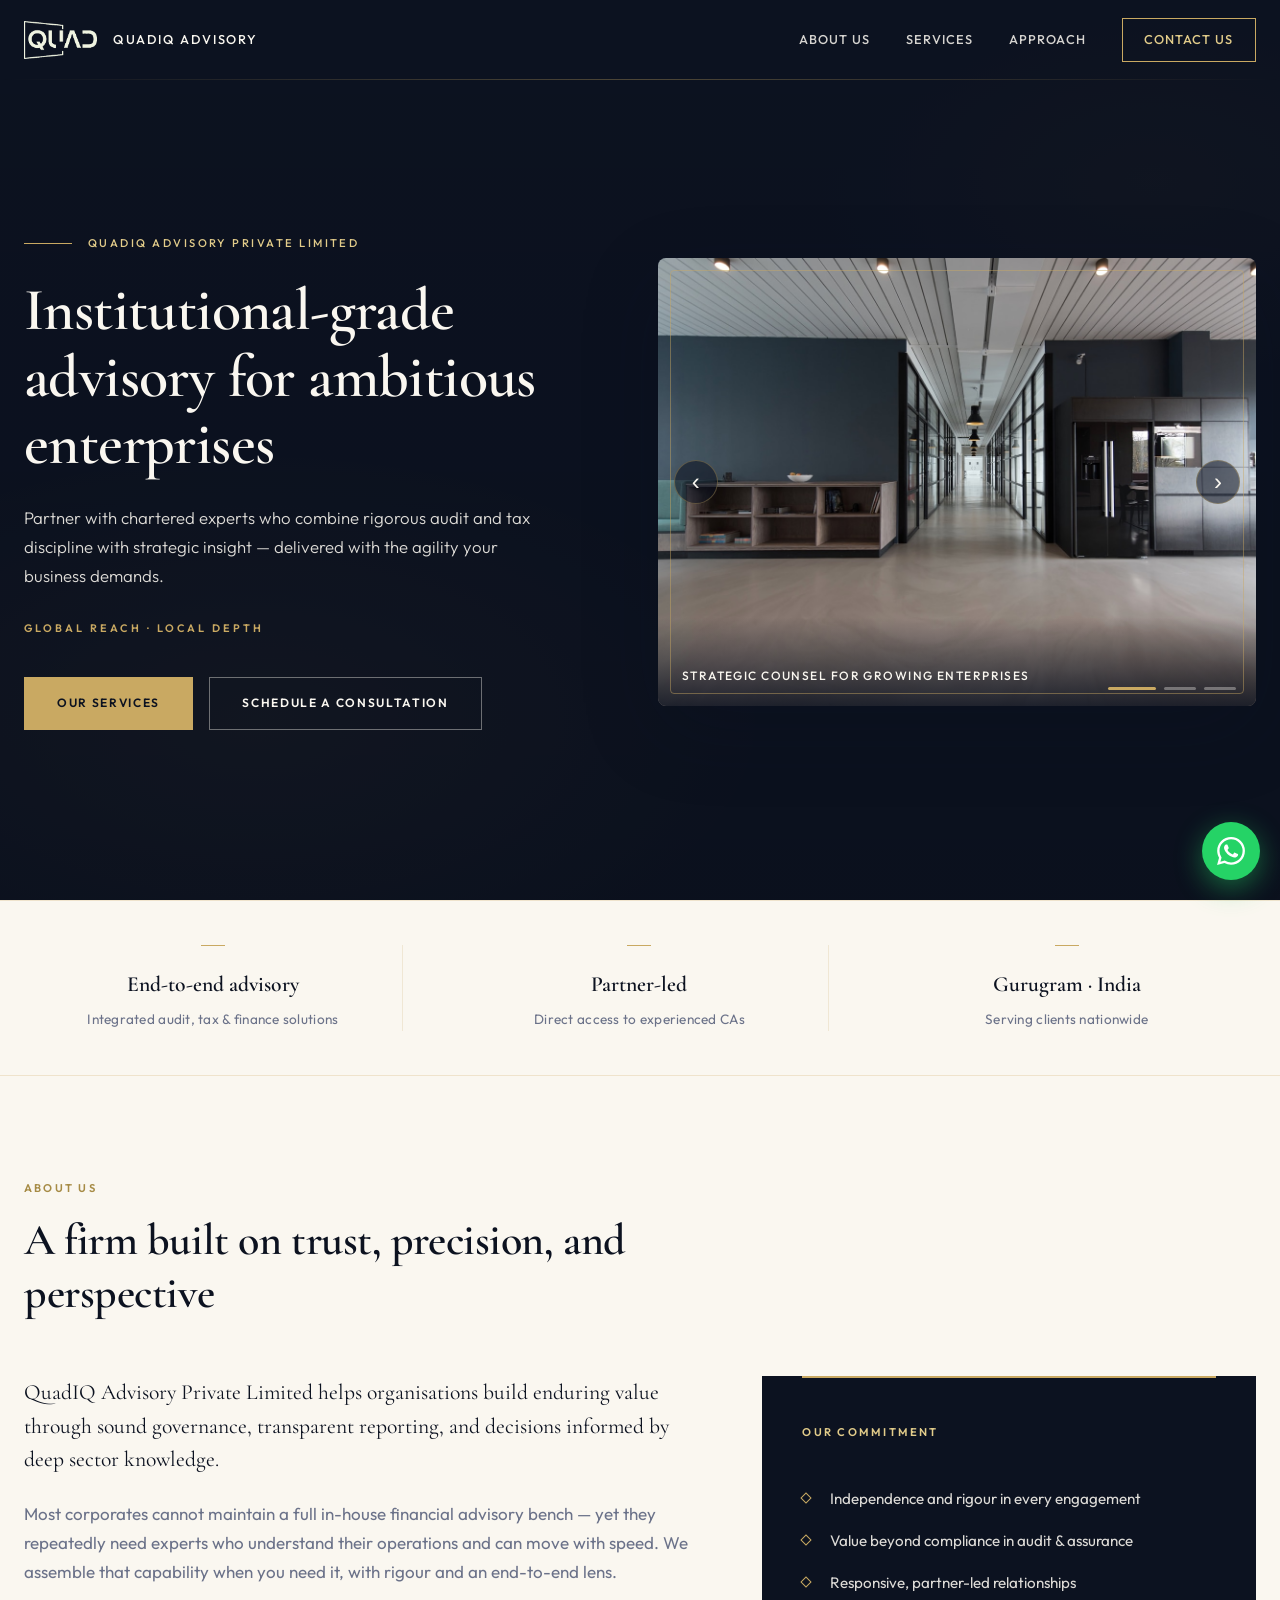
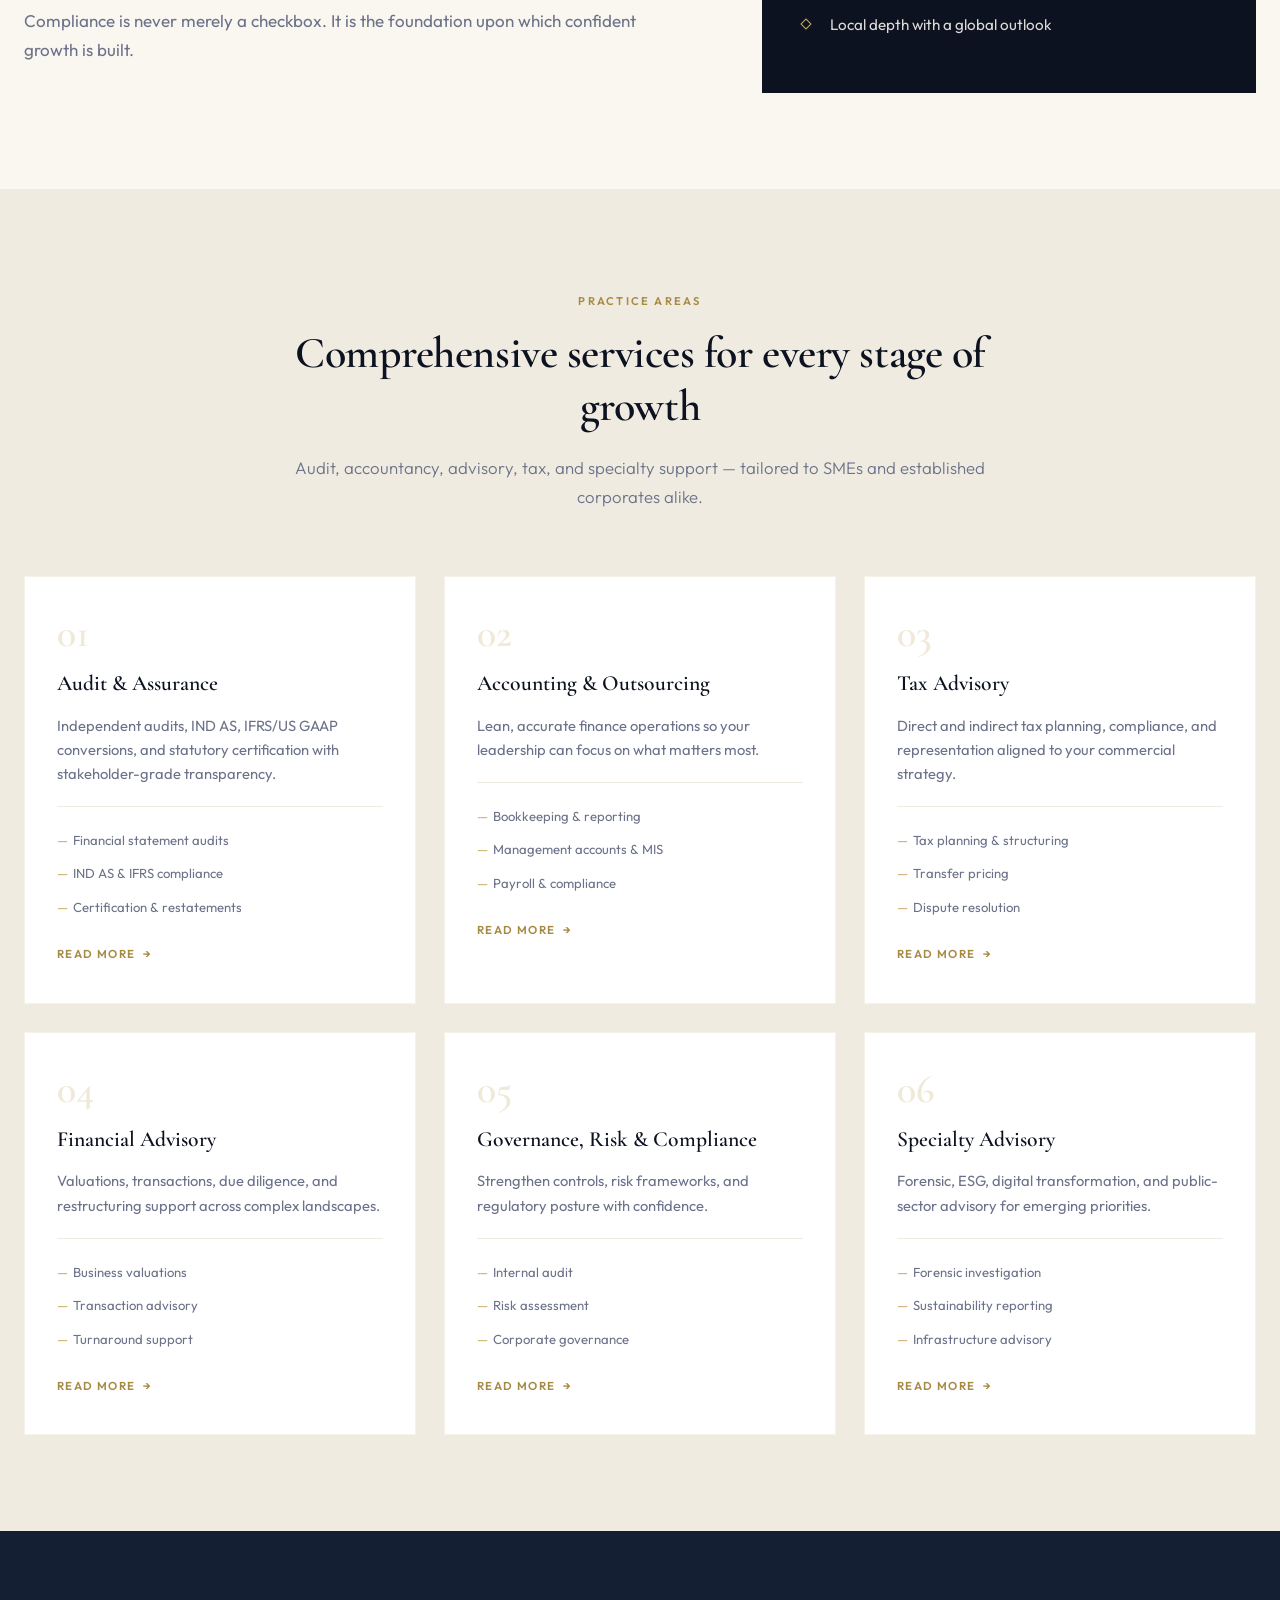
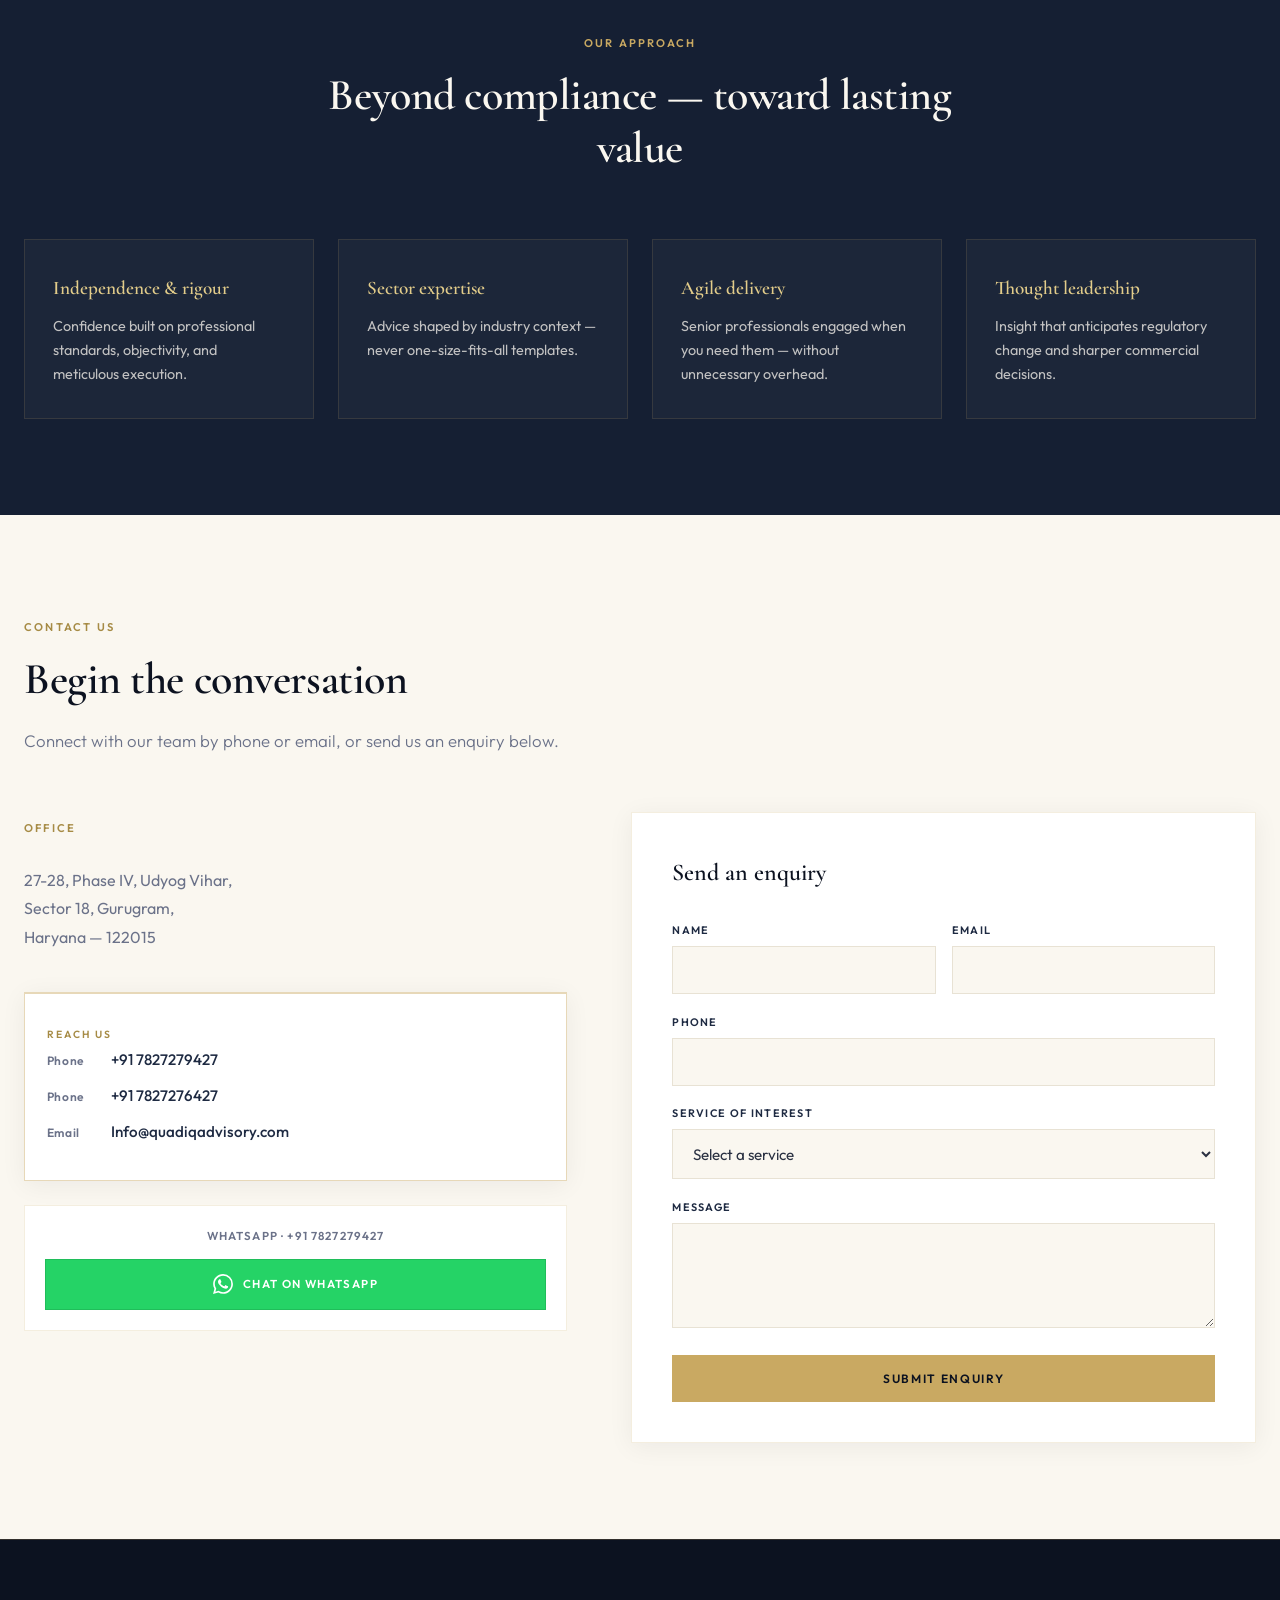
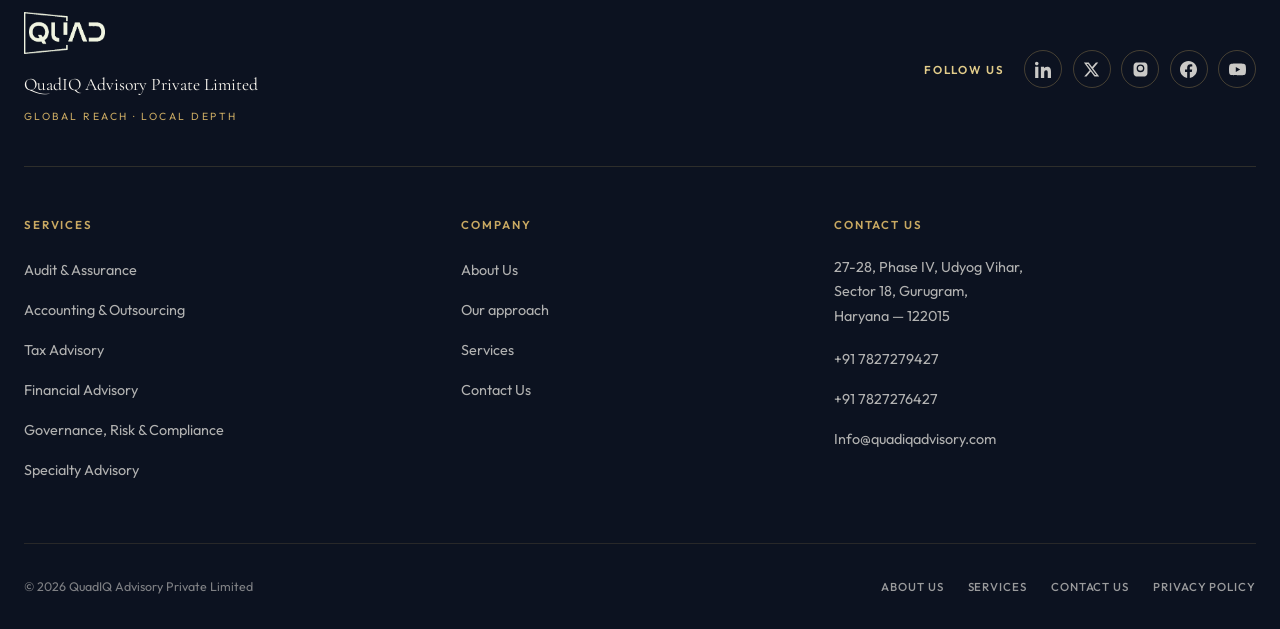
==== commit 90ab9eff: "final changes" ====
--- a/index.html
+++ b/index.html
@@ -138,10 +138,10 @@
         <span></span><span></span><span></span>
       </button>
       <nav class="site-nav" id="site-nav" aria-label="Main navigation">
-        <a href="#about">About</a>
+        <a href="#about">About Us</a>
         <a href="#services">Services</a>
         <a href="#approach">Approach</a>
-        <a href="#contact" class="nav-cta">Contact</a>
+        <a href="#contact" class="nav-cta">Contact Us</a>
       </nav>
     </div>
   </header>
@@ -219,7 +219,7 @@
     <section class="section" id="about">
       <div class="container">
         <div class="section-intro reveal">
-          <span class="label">About us</span>
+          <span class="label">About Us</span>
           <h2 class="section-title">A firm built on trust, precision, and perspective</h2>
         </div>
         <div class="split reveal">
@@ -363,7 +363,7 @@
     <section class="section" id="contact">
       <div class="container">
         <div class="section-intro reveal">
-          <span class="label">Contact</span>
+          <span class="label">Contact Us</span>
           <h2 class="section-title">Begin the conversation</h2>
           <p class="section-lead">Connect with our team by phone or email, or send us an enquiry below.</p>
         </div>
@@ -509,10 +509,10 @@
         <div class="footer-col">
           <h4>Company</h4>
           <ul>
-            <li><a href="#about">About us</a></li>
+            <li><a href="#about">About Us</a></li>
             <li><a href="#approach">Our approach</a></li>
             <li><a href="#services">Services</a></li>
-            <li><a href="#contact">Contact</a></li>
+            <li><a href="#contact">Contact Us</a></li>
           </ul>
         </div>
         <div class="footer-col">
@@ -533,9 +533,10 @@
       <div class="footer-bottom">
         <p class="footer-copy">&copy; <span id="year"></span> QuadIQ Advisory Private Limited</p>
         <nav class="footer-legal" aria-label="Footer">
-          <a href="#about">About</a>
+          <a href="#about">About Us</a>
           <a href="#services">Services</a>
-          <a href="#contact">Contact</a>
+          <a href="#contact">Contact Us</a>
+          <a href="privacy-policy.html">Privacy Policy</a>
         </nav>
       </div>
     </div>
--- a/css/styles.css
+++ b/css/styles.css
@@ -1479,6 +1479,53 @@
   transform: translateY(-2px);
 }
 
+/* Legal / content pages */
+.legal-content {
+  max-width: 56rem;
+}
+
+.legal-updated {
+  font-size: 0.85rem;
+  color: var(--text-muted);
+  margin: 0 0 2.5rem;
+}
+
+.legal-content h2 {
+  font-family: var(--font-display);
+  font-size: 1.6rem;
+  font-weight: 600;
+  color: var(--navy);
+  margin: 2.75rem 0 1rem;
+}
+
+.legal-content h2:first-of-type {
+  margin-top: 0;
+}
+
+.legal-content p {
+  color: var(--text-muted);
+  margin: 0 0 1.15rem;
+}
+
+.legal-content ul {
+  margin: 0 0 1.5rem;
+  padding-left: 1.25rem;
+  color: var(--text-muted);
+}
+
+.legal-content li {
+  margin-bottom: 0.5rem;
+}
+
+.legal-content a {
+  color: var(--gold-dark);
+  text-decoration: underline;
+}
+
+.legal-content a:hover {
+  color: var(--gold);
+}
+
 /* Reveal animations */
 .reveal {
   opacity: 0;
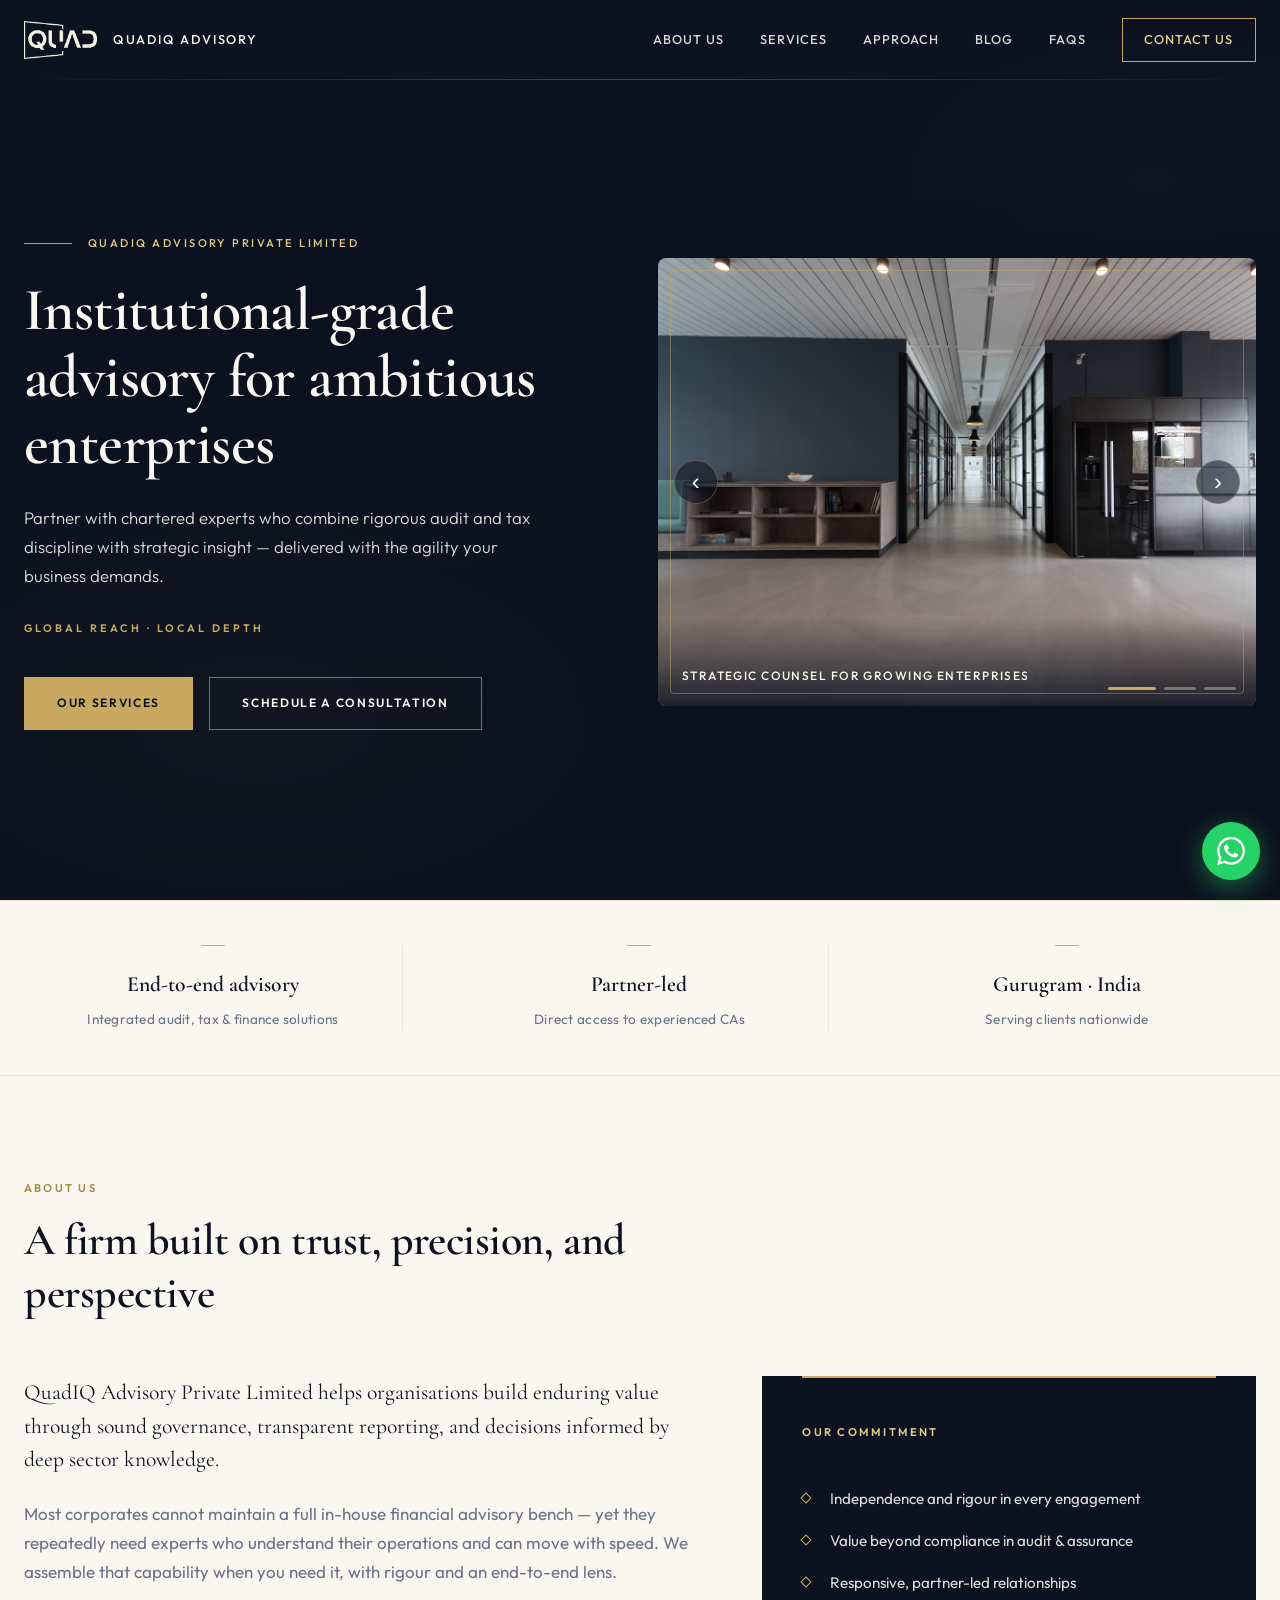
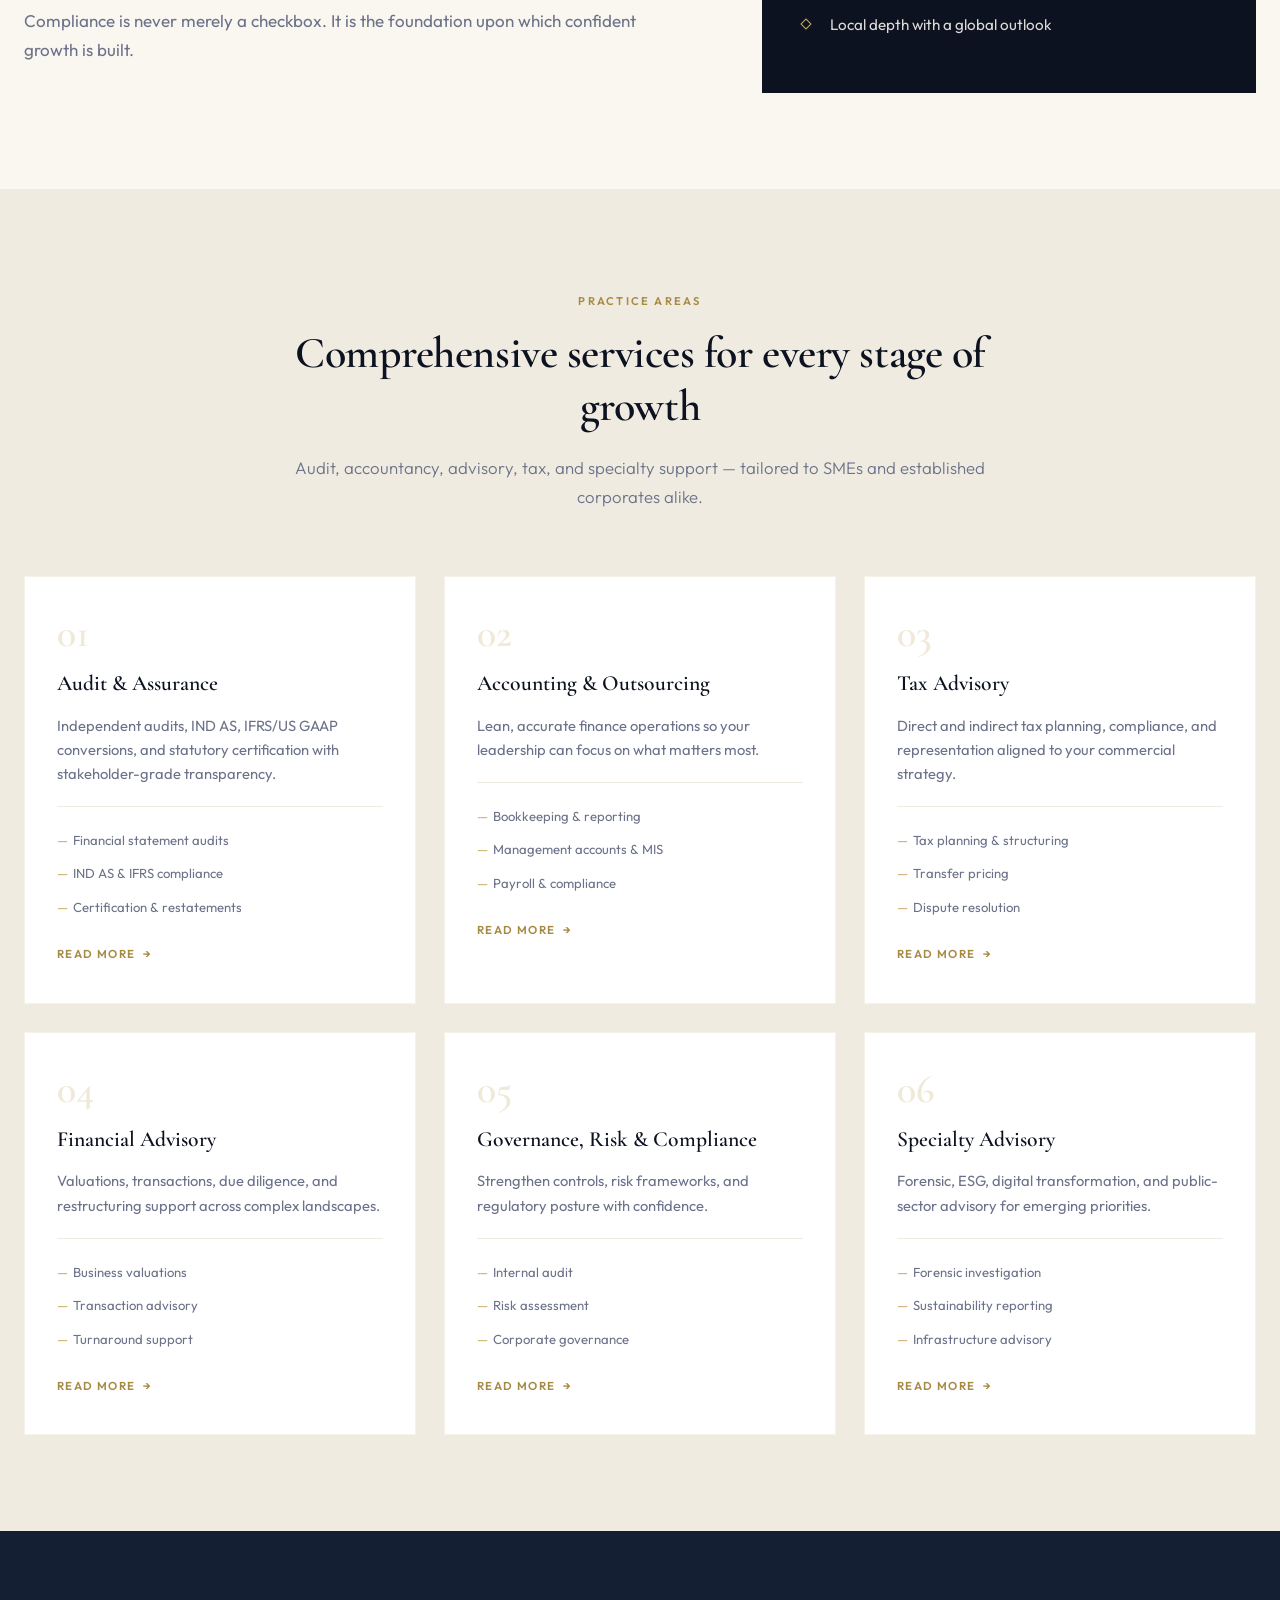
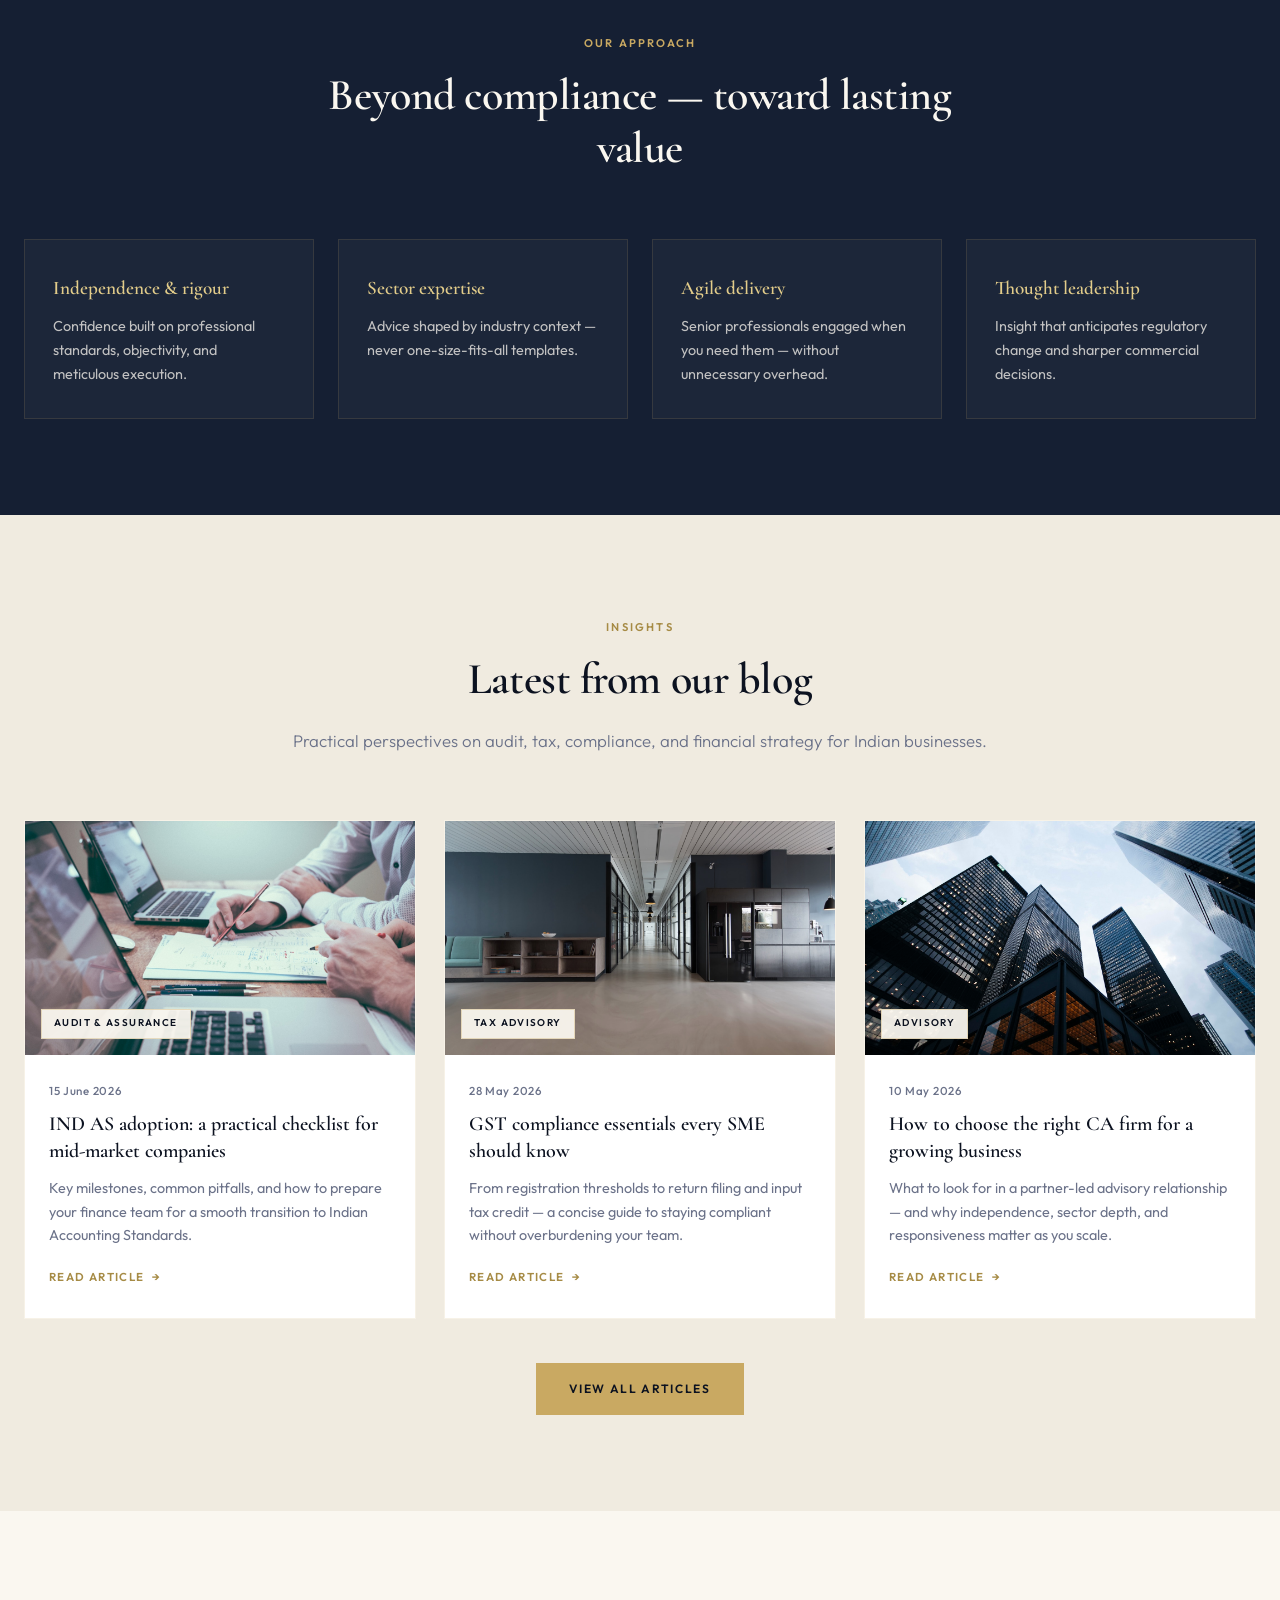
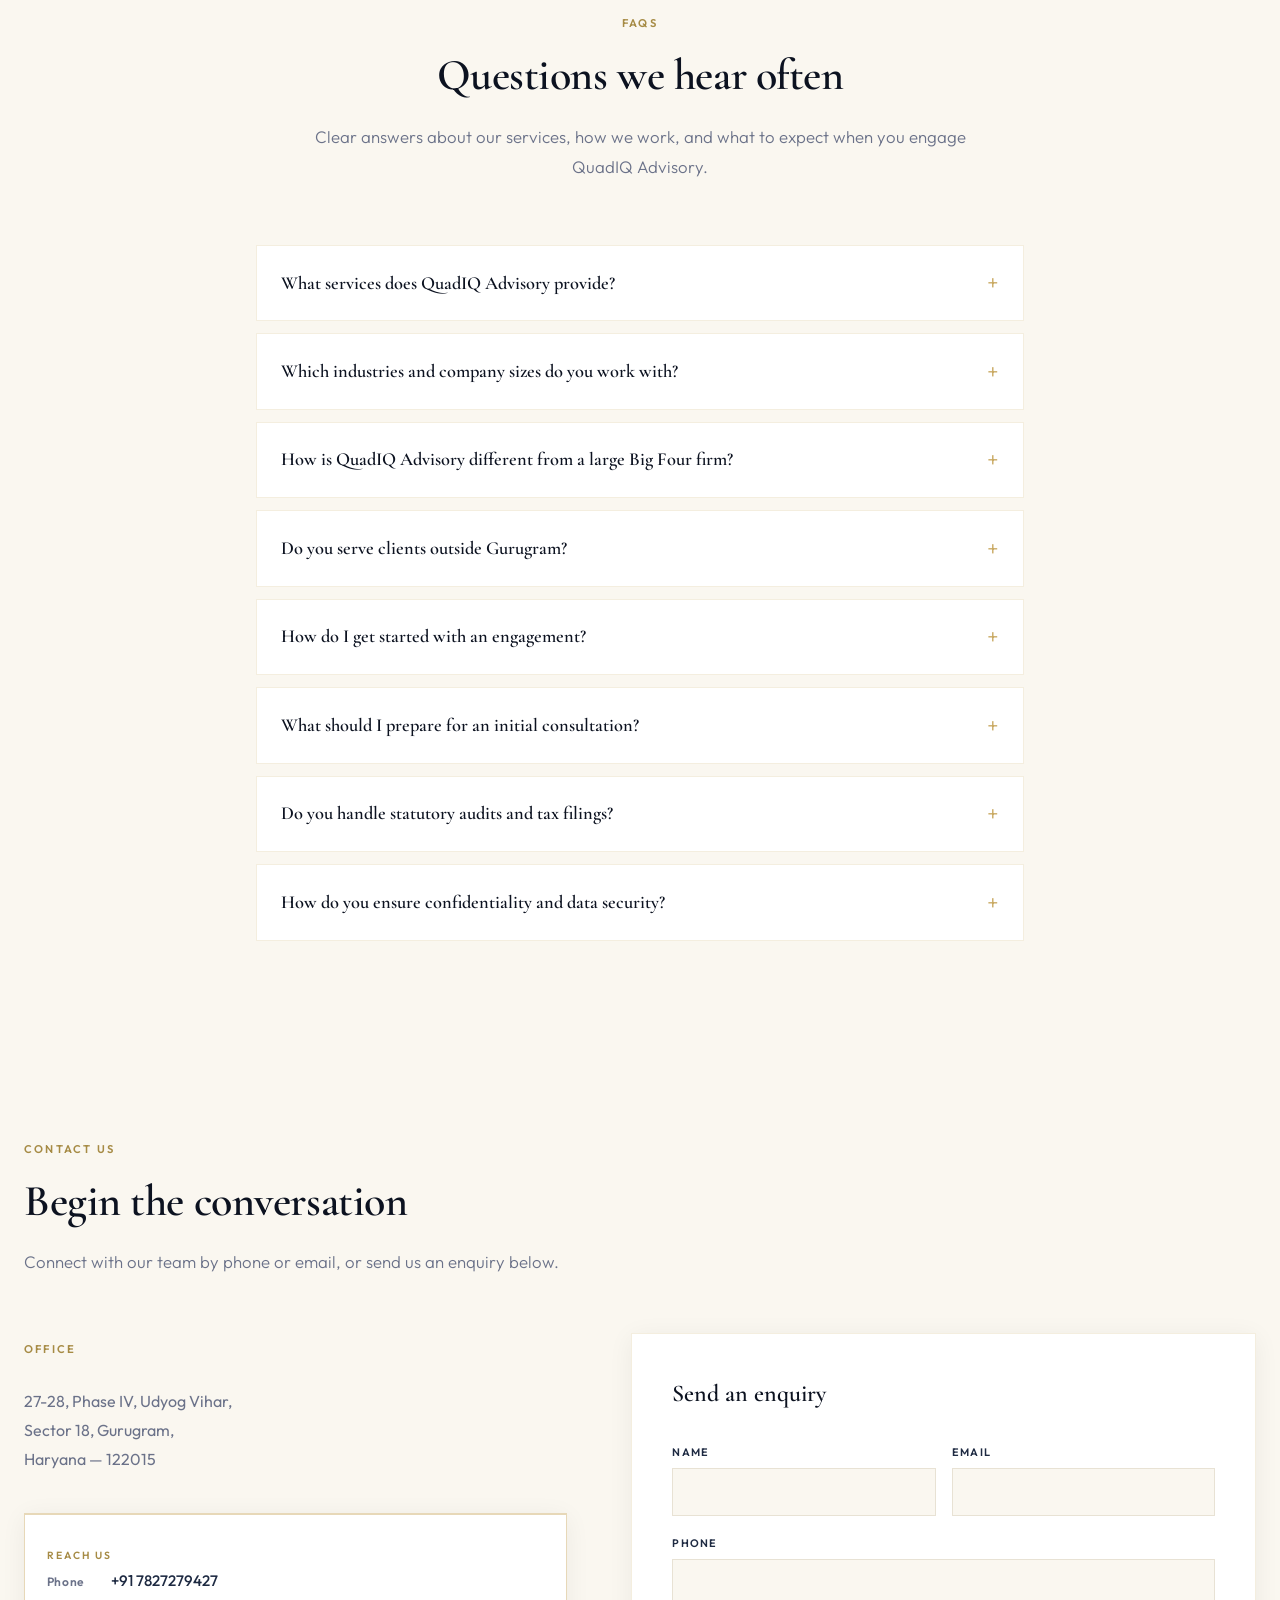
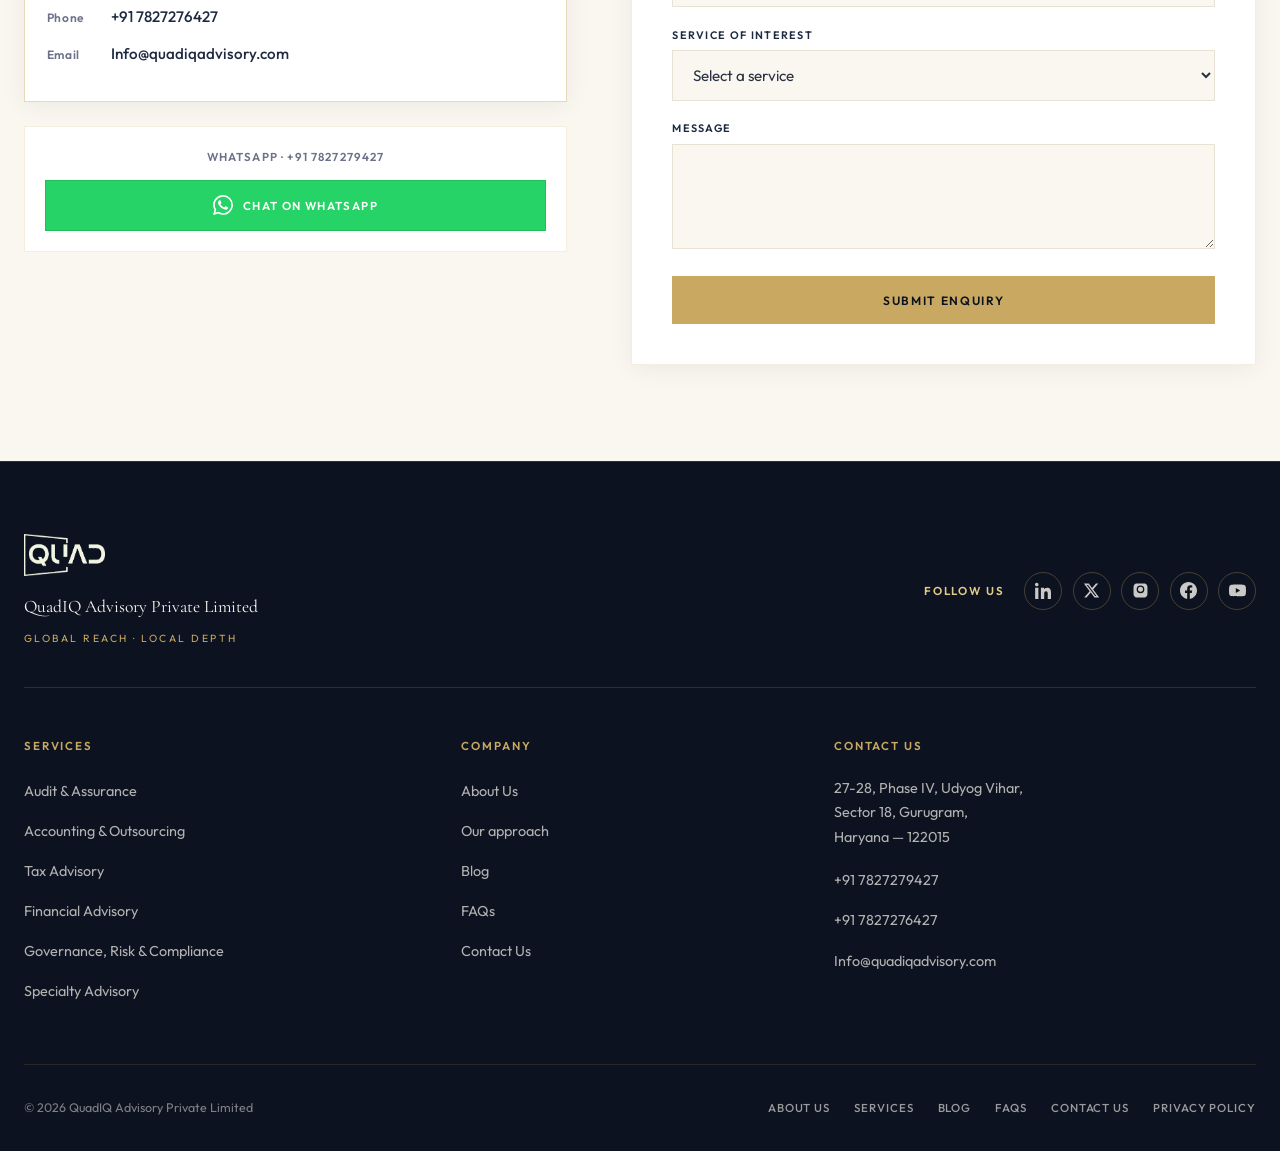
==== commit dd4f329f: "faq blog" ====
--- a/index.html
+++ b/index.html
@@ -1,6 +1,15 @@
 <!DOCTYPE html>
 <html lang="en-IN">
 <head>
+  <!-- Google tag (gtag.js) -->
+  <script async src="https://www.googletagmanager.com/gtag/js?id=G-BCS0HP3KTW"></script>
+  <script>
+    window.dataLayer = window.dataLayer || [];
+    function gtag(){dataLayer.push(arguments);}
+    gtag('js', new Date());
+
+    gtag('config', 'G-BCS0HP3KTW');
+  </script>
   <meta charset="UTF-8" />
   <meta name="viewport" content="width=device-width, initial-scale=1.0" />
   <title>QuadIQ Advisory | Audit, Tax &amp; Financial Advisory in Gurugram</title>
@@ -120,6 +129,52 @@
         "isPartOf": { "@id": "https://quadiqadvisory.com/#website" },
         "about": { "@id": "https://quadiqadvisory.com/#organization" },
         "inLanguage": "en-IN"
+      },
+      {
+        "@type": "FAQPage",
+        "@id": "https://quadiqadvisory.com/#faq",
+        "mainEntity": [
+          {
+            "@type": "Question",
+            "name": "What services does QuadIQ Advisory provide?",
+            "acceptedAnswer": {
+              "@type": "Answer",
+              "text": "We offer audit & assurance, accounting & outsourcing, tax advisory, financial advisory, governance risk & compliance (GRC), and specialty advisory including forensic, ESG, and infrastructure support."
+            }
+          },
+          {
+            "@type": "Question",
+            "name": "Which industries and company sizes do you work with?",
+            "acceptedAnswer": {
+              "@type": "Answer",
+              "text": "We serve SMEs and established corporates across manufacturing, technology, services, infrastructure, and regulated sectors."
+            }
+          },
+          {
+            "@type": "Question",
+            "name": "How is QuadIQ Advisory different from a large Big Four firm?",
+            "acceptedAnswer": {
+              "@type": "Answer",
+              "text": "You work directly with experienced chartered accountants with institutional-grade rigour and mid-market agility, responsiveness, and cost efficiency."
+            }
+          },
+          {
+            "@type": "Question",
+            "name": "Do you serve clients outside Gurugram?",
+            "acceptedAnswer": {
+              "@type": "Answer",
+              "text": "Yes. While our office is in Udyog Vihar, Gurugram, we advise clients across India through on-site visits and virtual meetings."
+            }
+          },
+          {
+            "@type": "Question",
+            "name": "How do I get started with an engagement?",
+            "acceptedAnswer": {
+              "@type": "Answer",
+              "text": "Contact us via the website form, email Info@quadiqadvisory.com, or WhatsApp at +91 7827279427 for an initial conversation."
+            }
+          }
+        ]
       }
     ]
   }
@@ -141,6 +196,8 @@
         <a href="#about">About Us</a>
         <a href="#services">Services</a>
         <a href="#approach">Approach</a>
+        <a href="blog/index.html">Blog</a>
+        <a href="#faq">FAQs</a>
         <a href="#contact" class="nav-cta">Contact Us</a>
       </nav>
     </div>
@@ -360,6 +417,130 @@
       </div>
     </section>
 
+    <section class="section section-ivory" id="blog">
+      <div class="container">
+        <div class="section-intro centered reveal">
+          <span class="label">Insights</span>
+          <h2 class="section-title">Latest from our blog</h2>
+          <p class="section-lead">
+            Practical perspectives on audit, tax, compliance, and financial strategy for Indian businesses.
+          </p>
+        </div>
+
+        <div class="blog-grid">
+          <article class="blog-card reveal">
+            <a href="blog/ind-as-adoption-checklist.html" class="blog-card-link">
+              <div class="blog-card-image">
+                <img src="public/assets/carousel/slide-2.jpg" alt="" width="400" height="240" loading="lazy" />
+                <span class="blog-category">Audit &amp; Assurance</span>
+              </div>
+              <div class="blog-card-body">
+                <time class="blog-date" datetime="2026-06-15">15 June 2026</time>
+                <h3>IND AS adoption: a practical checklist for mid-market companies</h3>
+                <p>Key milestones, common pitfalls, and how to prepare your finance team for a smooth transition to Indian Accounting Standards.</p>
+                <span class="blog-read-more">Read article</span>
+              </div>
+            </a>
+          </article>
+          <article class="blog-card reveal">
+            <a href="blog/gst-compliance-sme-guide.html" class="blog-card-link">
+              <div class="blog-card-image">
+                <img src="public/assets/carousel/slide-1.jpg" alt="" width="400" height="240" loading="lazy" />
+                <span class="blog-category">Tax Advisory</span>
+              </div>
+              <div class="blog-card-body">
+                <time class="blog-date" datetime="2026-05-28">28 May 2026</time>
+                <h3>GST compliance essentials every SME should know</h3>
+                <p>From registration thresholds to return filing and input tax credit — a concise guide to staying compliant without overburdening your team.</p>
+                <span class="blog-read-more">Read article</span>
+              </div>
+            </a>
+          </article>
+          <article class="blog-card reveal">
+            <a href="blog/choosing-ca-firm-growing-business.html" class="blog-card-link">
+              <div class="blog-card-image">
+                <img src="public/assets/carousel/slide-3.jpg" alt="" width="400" height="240" loading="lazy" />
+                <span class="blog-category">Advisory</span>
+              </div>
+              <div class="blog-card-body">
+                <time class="blog-date" datetime="2026-05-10">10 May 2026</time>
+                <h3>How to choose the right CA firm for a growing business</h3>
+                <p>What to look for in a partner-led advisory relationship — and why independence, sector depth, and responsiveness matter as you scale.</p>
+                <span class="blog-read-more">Read article</span>
+              </div>
+            </a>
+          </article>
+        </div>
+
+        <div class="section-actions reveal">
+          <a href="blog/index.html" class="btn btn-gold">View all articles</a>
+        </div>
+      </div>
+    </section>
+
+    <section class="section" id="faq">
+      <div class="container">
+        <div class="section-intro centered reveal">
+          <span class="label">FAQs</span>
+          <h2 class="section-title">Questions we hear often</h2>
+          <p class="section-lead">
+            Clear answers about our services, how we work, and what to expect when you engage QuadIQ Advisory.
+          </p>
+        </div>
+
+        <div class="faq-list reveal">
+          <details class="faq-item">
+            <summary class="faq-question">What services does QuadIQ Advisory provide?</summary>
+            <div class="faq-answer">
+              <p>We offer audit &amp; assurance, accounting &amp; outsourcing, tax advisory, financial advisory, governance risk &amp; compliance (GRC), and specialty advisory including forensic, ESG, and infrastructure support. Each practice is partner-led and tailored to your stage of growth.</p>
+            </div>
+          </details>
+          <details class="faq-item">
+            <summary class="faq-question">Which industries and company sizes do you work with?</summary>
+            <div class="faq-answer">
+              <p>We serve SMEs and established corporates across manufacturing, technology, services, infrastructure, and regulated sectors. Engagements range from outsourced bookkeeping and GST compliance to statutory audits, valuations, and transaction advisory.</p>
+            </div>
+          </details>
+          <details class="faq-item">
+            <summary class="faq-question">How is QuadIQ Advisory different from a large Big Four firm?</summary>
+            <div class="faq-answer">
+              <p>You work directly with experienced chartered accountants — not layers of junior staff. We combine institutional-grade rigour with the agility, responsiveness, and cost efficiency that mid-market businesses need, without sacrificing independence or technical depth.</p>
+            </div>
+          </details>
+          <details class="faq-item">
+            <summary class="faq-question">Do you serve clients outside Gurugram?</summary>
+            <div class="faq-answer">
+              <p>Yes. While our office is in Udyog Vihar, Gurugram, we advise clients across India. Many engagements are delivered through a mix of on-site visits, secure document exchange, and virtual meetings.</p>
+            </div>
+          </details>
+          <details class="faq-item">
+            <summary class="faq-question">How do I get started with an engagement?</summary>
+            <div class="faq-answer">
+              <p>Reach out via our contact form, email at <a href="mailto:Info@quadiqadvisory.com">Info@quadiqadvisory.com</a>, or WhatsApp at +91 7827279427. We will schedule an initial conversation to understand your needs and propose a scope of work.</p>
+            </div>
+          </details>
+          <details class="faq-item">
+            <summary class="faq-question">What should I prepare for an initial consultation?</summary>
+            <div class="faq-answer">
+              <p>A brief overview of your business, current pain points, and any upcoming deadlines (audit, tax filing, transaction, etc.) is helpful. If relevant, recent financial statements or compliance notices allow us to give more specific guidance.</p>
+            </div>
+          </details>
+          <details class="faq-item">
+            <summary class="faq-question">Do you handle statutory audits and tax filings?</summary>
+            <div class="faq-answer">
+              <p>Yes. Our audit &amp; assurance team conducts statutory and financial statement audits under applicable standards. Our tax practice covers direct and indirect tax planning, GST returns, transfer pricing, and representation before authorities.</p>
+            </div>
+          </details>
+          <details class="faq-item">
+            <summary class="faq-question">How do you ensure confidentiality and data security?</summary>
+            <div class="faq-answer">
+              <p>We treat client information with strict confidentiality, aligned with professional standards governing chartered accountants. Data is shared through secure channels, and access is limited to engagement team members on a need-to-know basis.</p>
+            </div>
+          </details>
+        </div>
+      </div>
+    </section>
+
     <section class="section" id="contact">
       <div class="container">
         <div class="section-intro reveal">
@@ -475,19 +656,19 @@
         <div class="footer-social">
           <span class="footer-social-label">Follow us</span>
           <div class="social-icons">
-            <a href="#" aria-label="Follow on LinkedIn" target="_blank" rel="noopener noreferrer">
+            <a href="https://www.linkedin.com/company/quadiq-advisory-pvt-limited/" aria-label="Follow on LinkedIn" target="_blank" rel="noopener noreferrer">
               <svg viewBox="0 0 24 24" fill="currentColor" aria-hidden="true"><path d="M4.98 3.5C4.98 4.88 3.87 6 2.5 6S0 4.88 0 3.5 1.12 1 2.5 1s2.48 1.12 2.48 2.5zM.22 8.25h4.56V24H.22V8.25zM8.34 8.25h4.37v2.15h.06c.61-1.15 2.1-2.36 4.32-2.36 4.62 0 5.47 3.04 5.47 6.99V24h-4.56v-6.99c0-1.67-.03-3.81-2.32-3.81-2.32 0-2.68 1.81-2.68 3.69V24H8.34V8.25z"/></svg>
             </a>
-            <a href="#" aria-label="Follow on X" target="_blank" rel="noopener noreferrer">
+            <a href="https://x.com/quadiqadvisory" aria-label="Follow on X" target="_blank" rel="noopener noreferrer">
               <svg viewBox="0 0 24 24" fill="currentColor" aria-hidden="true"><path d="M18.244 2.25h3.308l-7.227 8.26 8.502 11.24h-6.66l-5.214-6.817L4.99 21.75H1.68l7.73-8.835L1.254 2.25H8.08l4.713 6.231 5.45-6.231zm-1.161 17.52h1.833L7.084 4.126H5.117L17.083 19.77z"/></svg>
             </a>
-            <a href="#" aria-label="Follow on Instagram" target="_blank" rel="noopener noreferrer">
+            <a href="https://www.instagram.com/quadiqadvisory/" aria-label="Follow on Instagram" target="_blank" rel="noopener noreferrer">
               <svg viewBox="0 0 24 24" fill="currentColor" aria-hidden="true"><path d="M12 2.16c3.2 0 3.58.01 4.85.07 1.17.05 1.8.25 2.23.41.56.22.96.48 1.38.9.42.42.68.82.9 1.38.16.43.36 1.06.41 2.23.06 1.27.07 1.65.07 4.85s-.01 3.58-.07 4.85c-.05 1.17-.25 1.8-.41 2.23-.22.56-.48.96-.9 1.38-.42.42-.82.68-1.38.9-.43.16-1.06.36-2.23.41-1.27.06-1.65.07-4.85.07s-3.58-.01-4.85-.07c-1.17-.05-1.8-.25-2.23-.41-.56-.22-.96-.48-1.38-.9-.42-.42-.68-.82-.9-1.38-.16-.43-.36-1.06-.41-2.23C2.17 15.58 2.16 15.2 2.16 12s.01-3.58.07-4.85c.05-1.17.25-1.8.41-2.23.22-.56.48-.96.9-1.38.42-.42.82-.68 1.38-.9.43-.16 1.06-.36 2.23-.41C8.42 2.17 8.8 2.16 12 2.16zm0 2.76a5.46 5.46 0 100 10.92 5.46 5.46 0 000-10.92zm0 9a3.54 3.54 0 110-7.08 3.54 3.54 0 010 7.08zm6.95-9.22a1.27 1.27 0 11-2.54 0 1.27 1.27 0 012.54 0z"/></svg>
             </a>
-            <a href="#" aria-label="Follow on Facebook" target="_blank" rel="noopener noreferrer">
+            <a href="https://www.facebook.com/quadiqadvisory" aria-label="Follow on Facebook" target="_blank" rel="noopener noreferrer">
               <svg viewBox="0 0 24 24" fill="currentColor" aria-hidden="true"><path d="M24 12.07C24 5.4 18.63 0 12 0S0 5.4 0 12.07C0 18.1 4.39 23.1 10.12 24v-8.44H7.08v-3.49h3.04V9.41c0-3.02 1.79-4.69 4.53-4.69 1.31 0 2.69.24 2.69.24v2.97h-1.52c-1.49 0-1.96.93-1.96 1.89v2.25h3.33l-.53 3.49h-2.8V24C19.61 23.1 24 18.1 24 12.07z"/></svg>
             </a>
-            <a href="#" aria-label="Subscribe on YouTube" target="_blank" rel="noopener noreferrer">
+            <a href="https://www.youtube.com/@Quadiqadvisory" aria-label="Subscribe on YouTube" target="_blank" rel="noopener noreferrer">
               <svg viewBox="0 0 24 24" fill="currentColor" aria-hidden="true"><path d="M23.5 6.2a3.02 3.02 0 00-2.12-2.14C19.5 3.55 12 3.55 12 3.55s-7.5 0-9.38.51A3.02 3.02 0 00.5 6.2C0 8.08 0 12 0 12s0 3.92.5 5.8a3.02 3.02 0 002.12 2.14c1.88.51 9.38.51 9.38.51s7.5 0 9.38-.51a3.02 3.02 0 002.12-2.14c.5-1.88.5-5.8.5-5.8s0-3.92-.5-5.8zM9.6 15.57V8.43L15.82 12 9.6 15.57z"/></svg>
             </a>
           </div>
@@ -511,7 +692,8 @@
           <ul>
             <li><a href="#about">About Us</a></li>
             <li><a href="#approach">Our approach</a></li>
-            <li><a href="#services">Services</a></li>
+            <li><a href="blog/index.html">Blog</a></li>
+            <li><a href="#faq">FAQs</a></li>
             <li><a href="#contact">Contact Us</a></li>
           </ul>
         </div>
@@ -535,6 +717,8 @@
         <nav class="footer-legal" aria-label="Footer">
           <a href="#about">About Us</a>
           <a href="#services">Services</a>
+          <a href="blog/index.html">Blog</a>
+          <a href="#faq">FAQs</a>
           <a href="#contact">Contact Us</a>
           <a href="privacy-policy.html">Privacy Policy</a>
         </nav>
--- a/css/styles.css
+++ b/css/styles.css
@@ -1526,6 +1526,278 @@
   color: var(--gold);
 }
 
+/* Blog */
+.blog-grid {
+  display: grid;
+  gap: 1.75rem;
+}
+
+@media (min-width: 640px) {
+  .blog-grid {
+    grid-template-columns: repeat(2, 1fr);
+  }
+}
+
+@media (min-width: 1024px) {
+  .blog-grid {
+    grid-template-columns: repeat(3, 1fr);
+  }
+
+  .blog-grid--listing {
+    grid-template-columns: repeat(3, 1fr);
+  }
+}
+
+.blog-card {
+  background: var(--white);
+  border: 1px solid rgba(201, 169, 98, 0.15);
+  transition: transform 0.4s var(--ease), box-shadow 0.4s var(--ease), border-color 0.4s var(--ease);
+}
+
+.blog-card:hover {
+  transform: translateY(-6px);
+  box-shadow: var(--shadow-rich);
+  border-color: rgba(201, 169, 98, 0.35);
+}
+
+.blog-card-link {
+  display: block;
+  color: inherit;
+}
+
+.blog-card-image {
+  position: relative;
+  aspect-ratio: 5 / 3;
+  overflow: hidden;
+  background: var(--navy-soft);
+}
+
+.blog-card-image img {
+  width: 100%;
+  height: 100%;
+  object-fit: cover;
+  transition: transform 0.5s var(--ease);
+}
+
+.blog-card:hover .blog-card-image img {
+  transform: scale(1.04);
+}
+
+.blog-category {
+  position: absolute;
+  left: 1rem;
+  bottom: 1rem;
+  padding: 0.35rem 0.75rem;
+  font-size: 0.62rem;
+  font-weight: 600;
+  letter-spacing: 0.14em;
+  text-transform: uppercase;
+  color: var(--navy);
+  background: rgba(250, 247, 240, 0.94);
+  border: 1px solid rgba(201, 169, 98, 0.35);
+}
+
+.blog-category--hero {
+  position: static;
+  display: inline-block;
+  margin-bottom: 1rem;
+  color: var(--gold-light);
+  background: rgba(201, 169, 98, 0.12);
+  border-color: rgba(201, 169, 98, 0.35);
+}
+
+.blog-card-body {
+  padding: 1.65rem 1.5rem 1.75rem;
+}
+
+.blog-date {
+  display: block;
+  font-size: 0.72rem;
+  font-weight: 500;
+  letter-spacing: 0.06em;
+  color: var(--text-muted);
+  margin-bottom: 0.65rem;
+}
+
+.blog-card h2,
+.blog-card h3 {
+  font-family: var(--font-display);
+  font-size: 1.25rem;
+  font-weight: 600;
+  color: var(--navy);
+  margin: 0 0 0.75rem;
+  line-height: 1.35;
+}
+
+.blog-card-body > p {
+  font-size: 0.9rem;
+  color: var(--text-muted);
+  margin: 0;
+  line-height: 1.65;
+}
+
+.blog-read-more {
+  display: inline-flex;
+  align-items: center;
+  gap: 0.45rem;
+  margin-top: 1.15rem;
+  font-size: 0.72rem;
+  font-weight: 600;
+  letter-spacing: 0.12em;
+  text-transform: uppercase;
+  color: var(--gold-dark);
+}
+
+.blog-read-more::after {
+  content: "\2192";
+  transition: transform 0.3s var(--ease);
+}
+
+.blog-card:hover .blog-read-more::after {
+  transform: translateX(4px);
+}
+
+.section-actions {
+  margin-top: 2.75rem;
+  text-align: center;
+}
+
+.page-hero--article h1 {
+  max-width: 28ch;
+}
+
+.article-meta {
+  font-size: 0.85rem;
+  font-weight: 400;
+  color: rgba(250, 247, 240, 0.65);
+  margin: 0;
+}
+
+.article-meta span[aria-hidden] {
+  margin: 0 0.5rem;
+  opacity: 0.5;
+}
+
+.article-content {
+  max-width: 42rem;
+  margin-inline: auto;
+}
+
+.article-content .lead {
+  font-size: 1.15rem;
+  font-weight: 400;
+  color: var(--text);
+  line-height: 1.75;
+  margin: 0 0 2rem;
+}
+
+.article-content h2 {
+  font-family: var(--font-display);
+  font-size: 1.5rem;
+  font-weight: 600;
+  color: var(--navy);
+  margin: 2.5rem 0 1rem;
+}
+
+.article-content p {
+  color: var(--text-muted);
+  margin: 0 0 1.15rem;
+}
+
+.article-content ul {
+  margin: 0 0 1.5rem;
+  padding-left: 1.25rem;
+  color: var(--text-muted);
+}
+
+.article-content li {
+  margin-bottom: 0.5rem;
+}
+
+.article-content a {
+  color: var(--gold-dark);
+  text-decoration: underline;
+}
+
+.article-content a:hover {
+  color: var(--gold);
+}
+
+/* FAQ */
+.faq-list {
+  max-width: 48rem;
+  margin-inline: auto;
+}
+
+.faq-item {
+  border: 1px solid rgba(201, 169, 98, 0.2);
+  background: var(--white);
+  margin-bottom: 0.75rem;
+  transition: border-color 0.3s var(--ease), box-shadow 0.3s var(--ease);
+}
+
+.faq-item[open] {
+  border-color: rgba(201, 169, 98, 0.45);
+  box-shadow: var(--shadow-soft);
+}
+
+.faq-item:last-child {
+  margin-bottom: 0;
+}
+
+.faq-question {
+  display: flex;
+  align-items: center;
+  justify-content: space-between;
+  gap: 1.5rem;
+  padding: 1.35rem 1.5rem;
+  font-family: var(--font-display);
+  font-size: 1.15rem;
+  font-weight: 600;
+  color: var(--navy);
+  cursor: pointer;
+  list-style: none;
+}
+
+.faq-question::-webkit-details-marker {
+  display: none;
+}
+
+.faq-question::after {
+  content: "+";
+  flex-shrink: 0;
+  font-family: var(--font-body);
+  font-size: 1.35rem;
+  font-weight: 300;
+  color: var(--gold);
+  line-height: 1;
+  transition: transform 0.3s var(--ease);
+}
+
+.faq-item[open] .faq-question::after {
+  content: "\2212";
+}
+
+.faq-answer {
+  padding: 0 1.5rem 1.35rem;
+}
+
+.faq-answer p {
+  font-size: 0.95rem;
+  color: var(--text-muted);
+  margin: 0;
+  line-height: 1.7;
+}
+
+.faq-answer a {
+  color: var(--gold-dark);
+  text-decoration: underline;
+}
+
+.faq-answer a:hover {
+  color: var(--gold);
+}
+
 /* Reveal animations */
 .reveal {
   opacity: 0;
